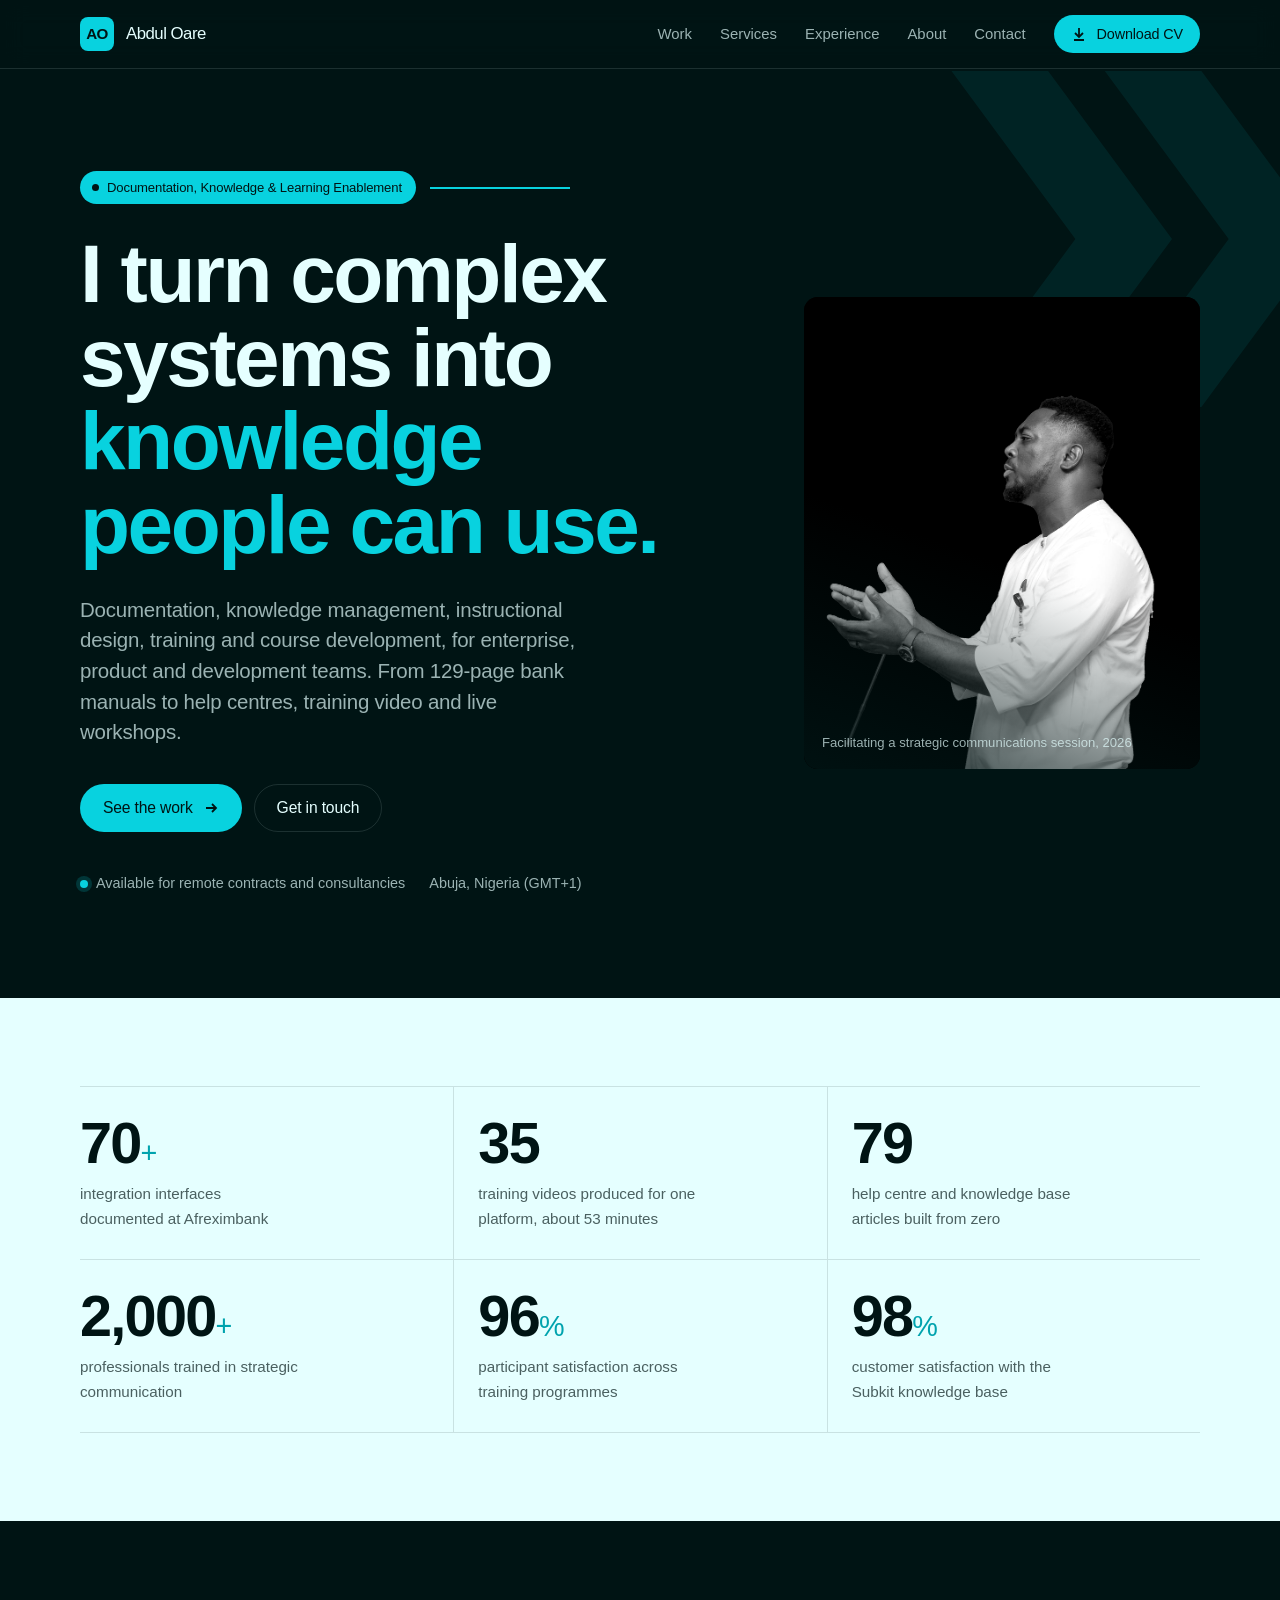
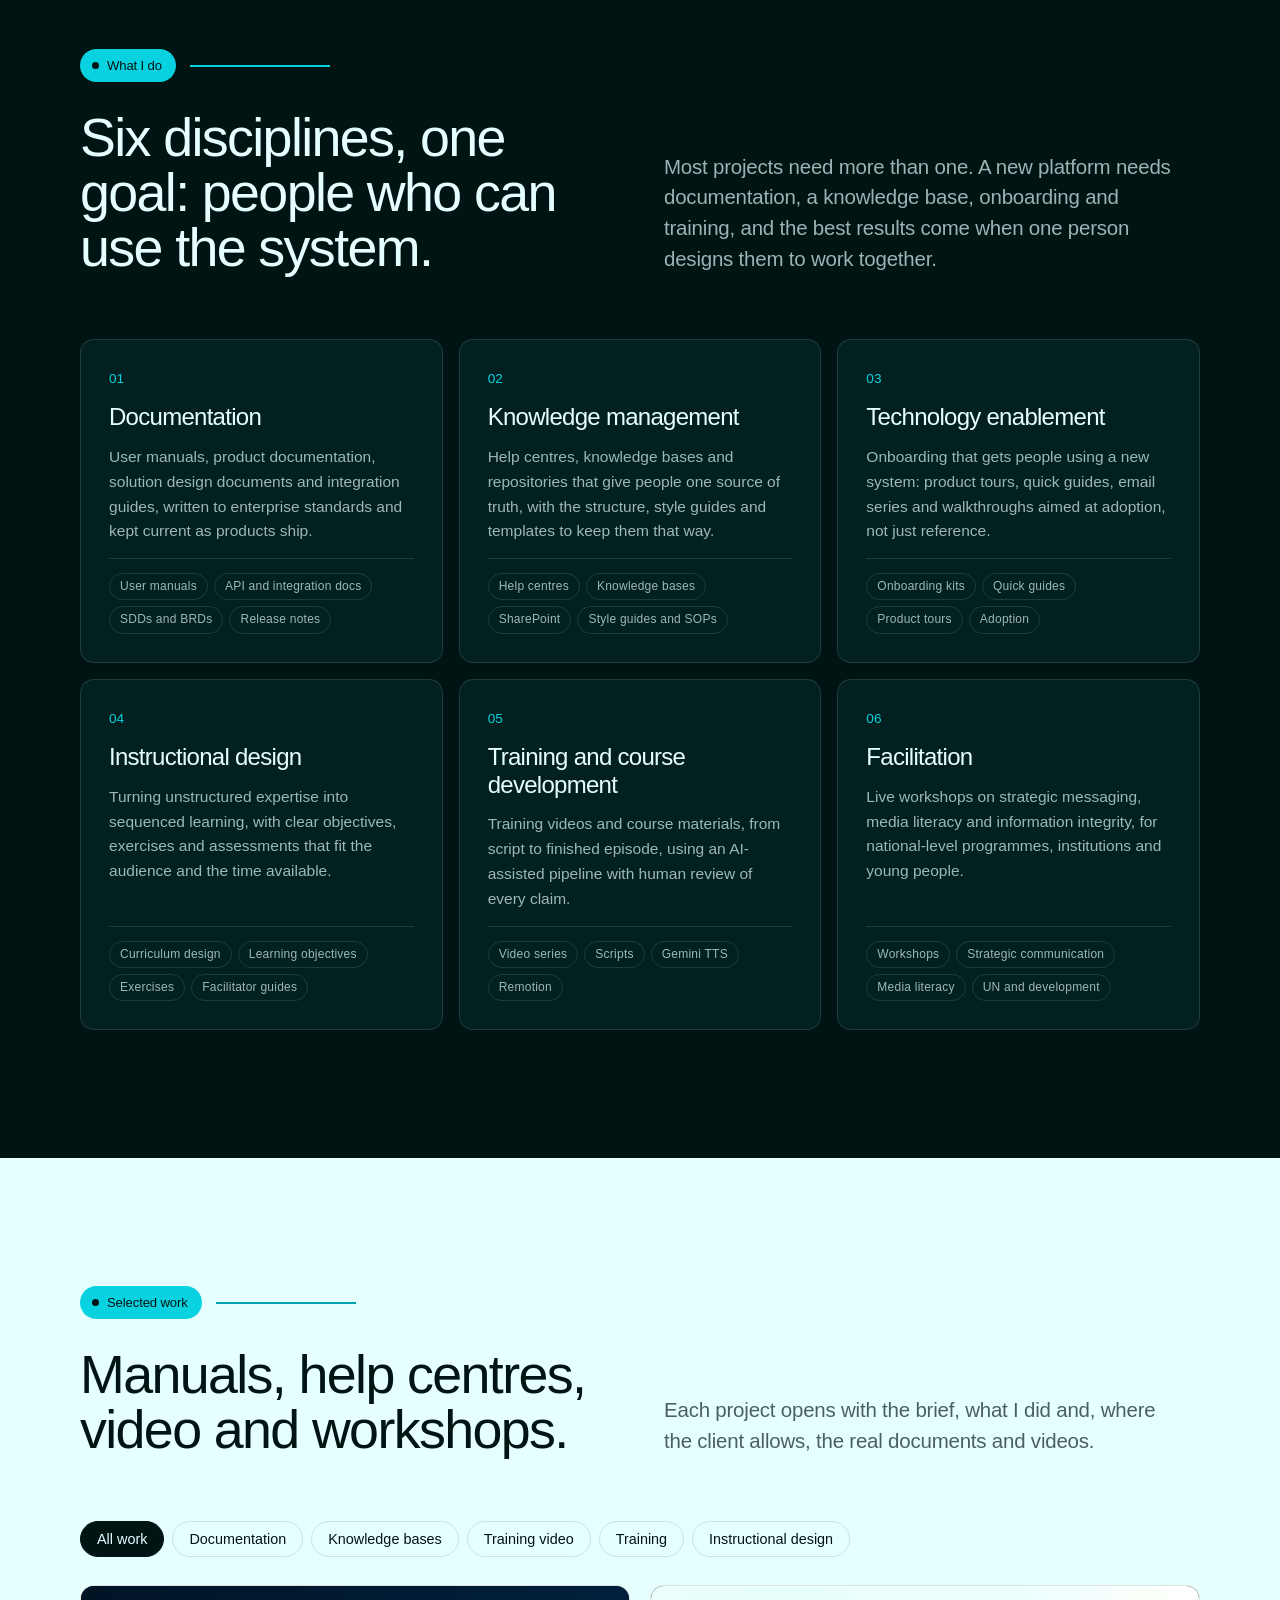
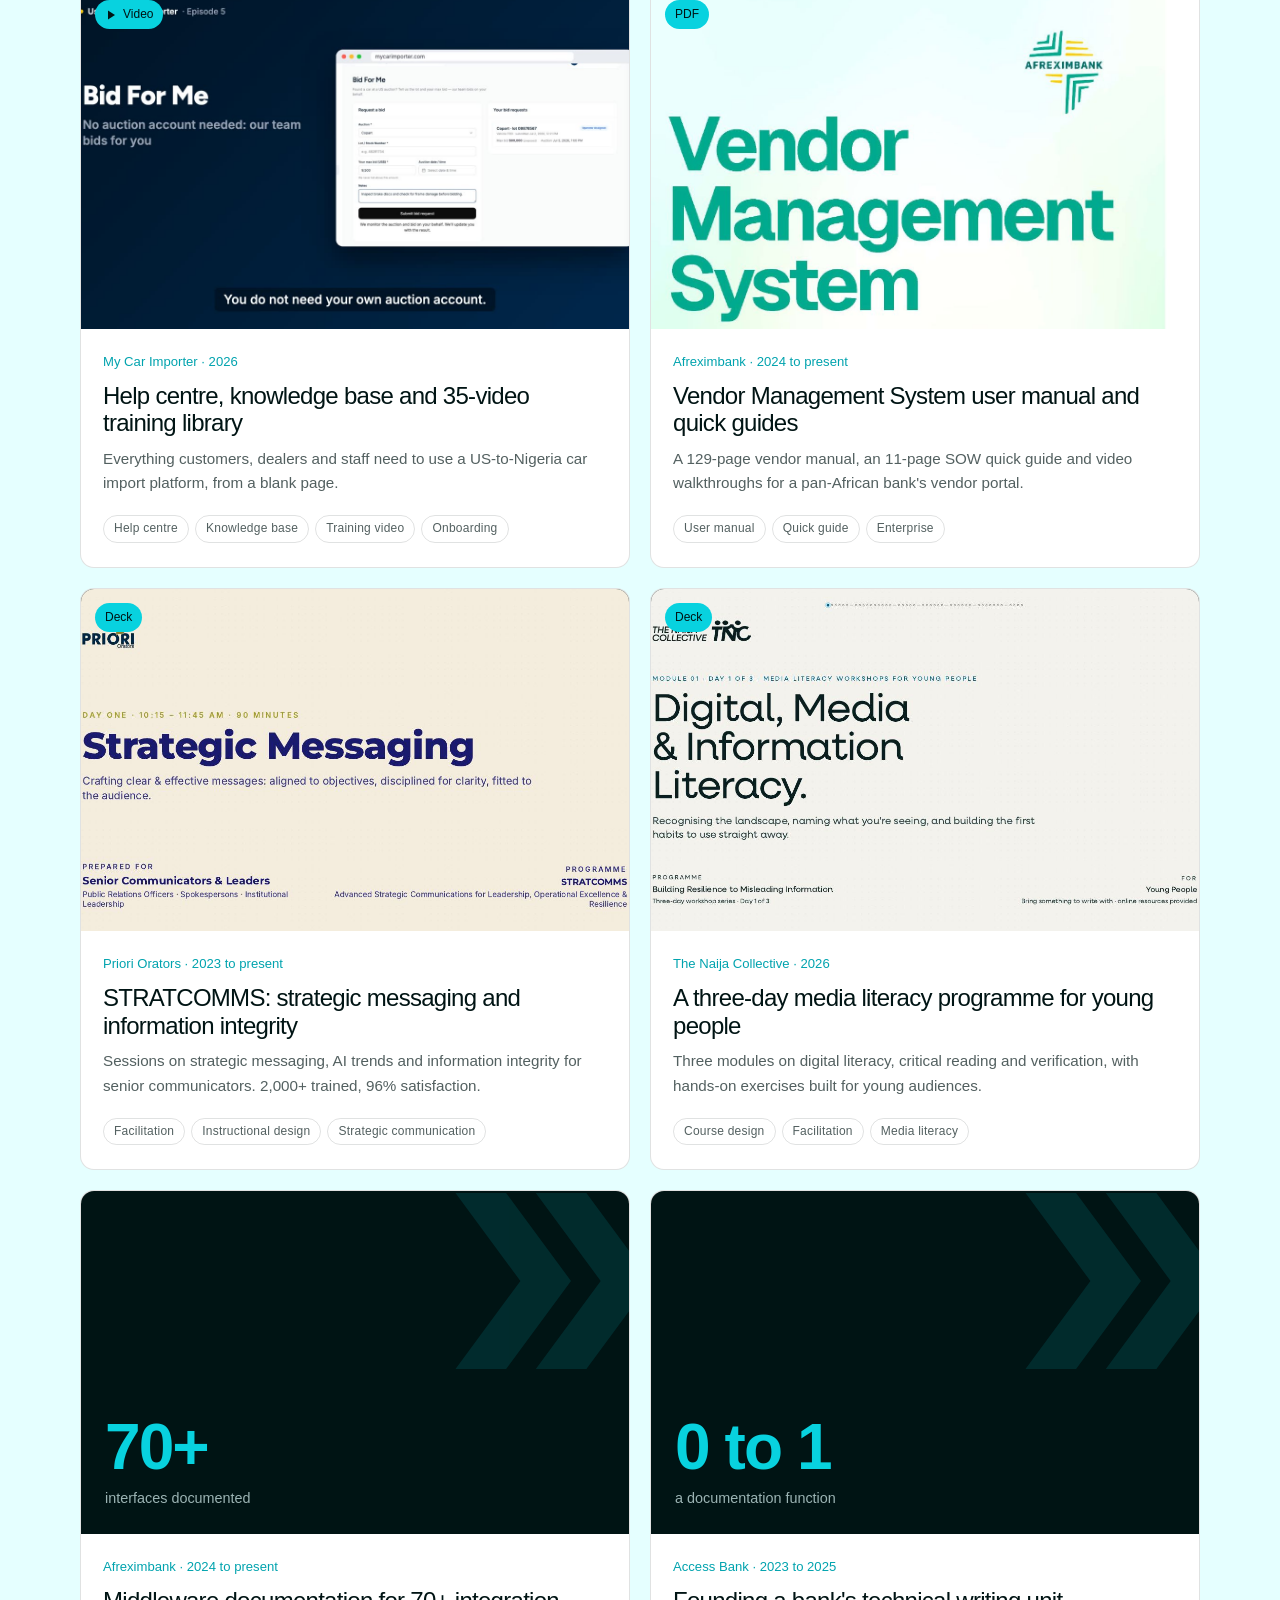
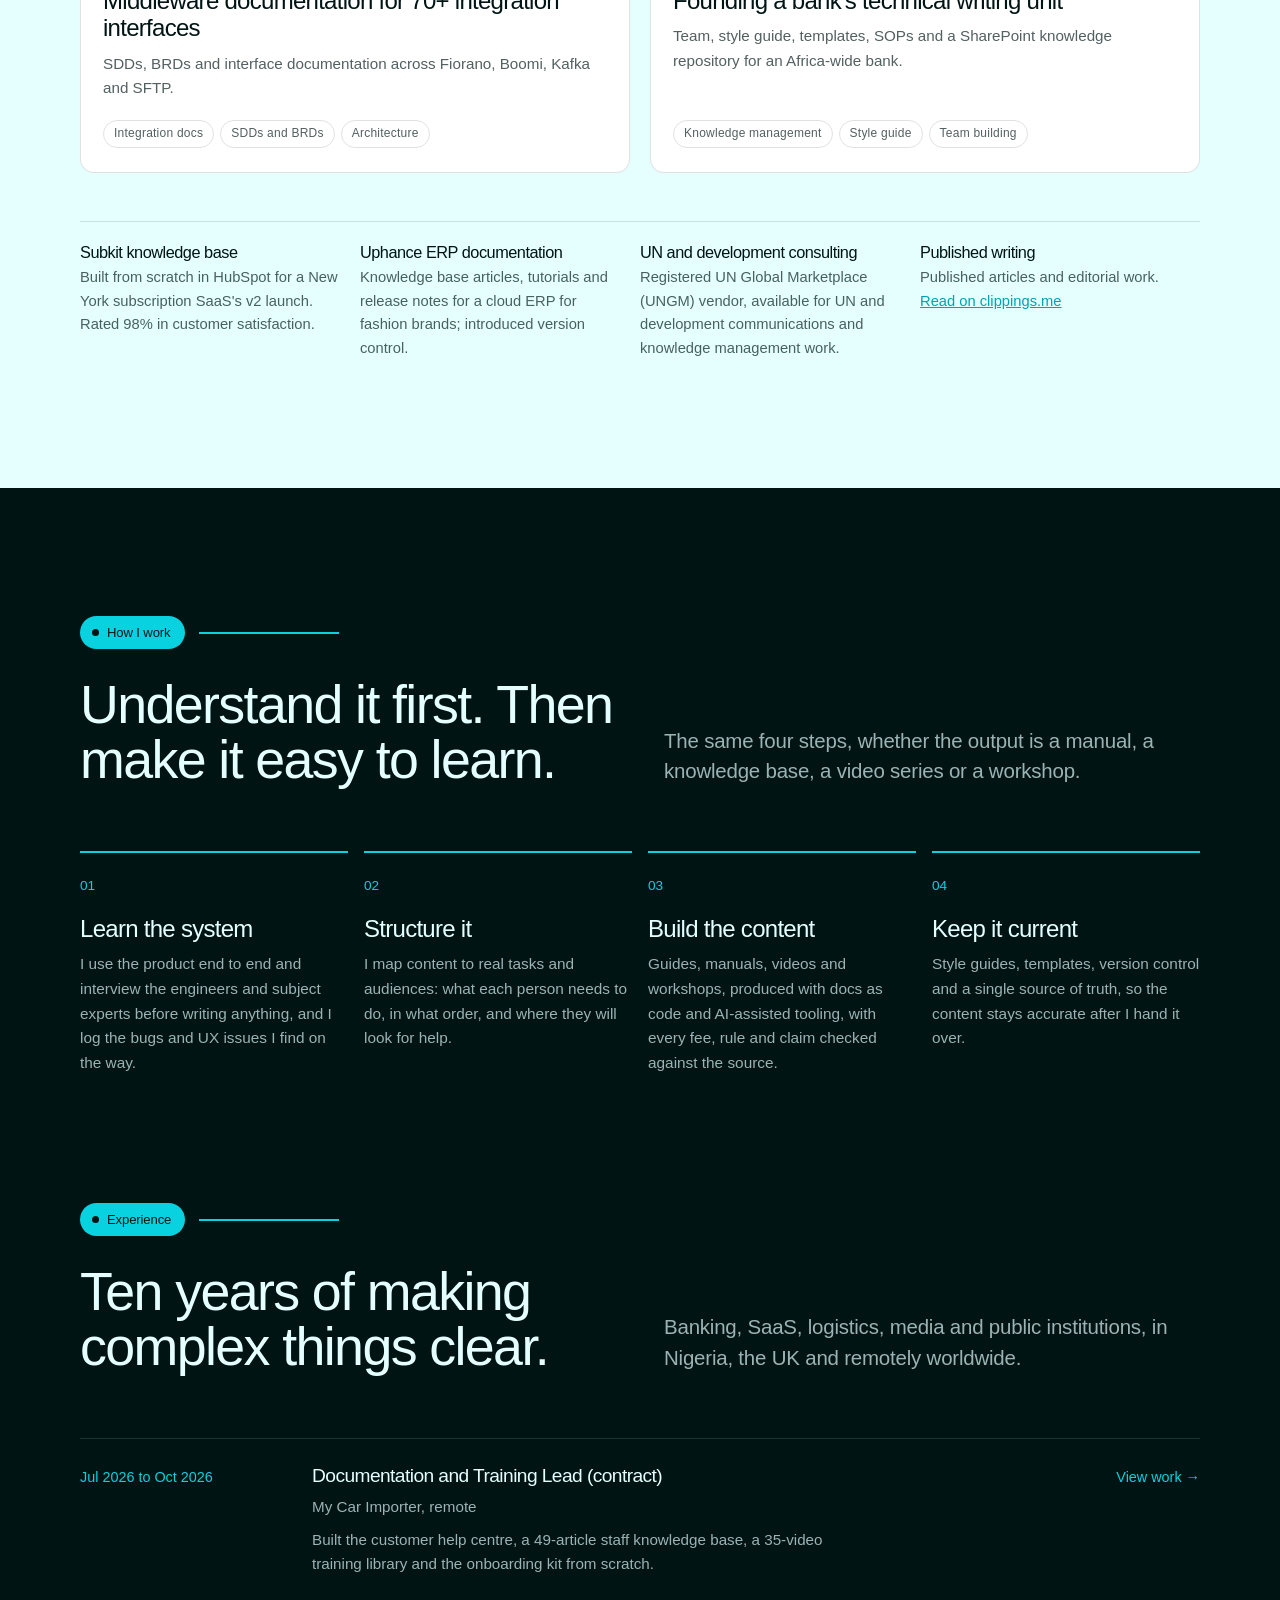
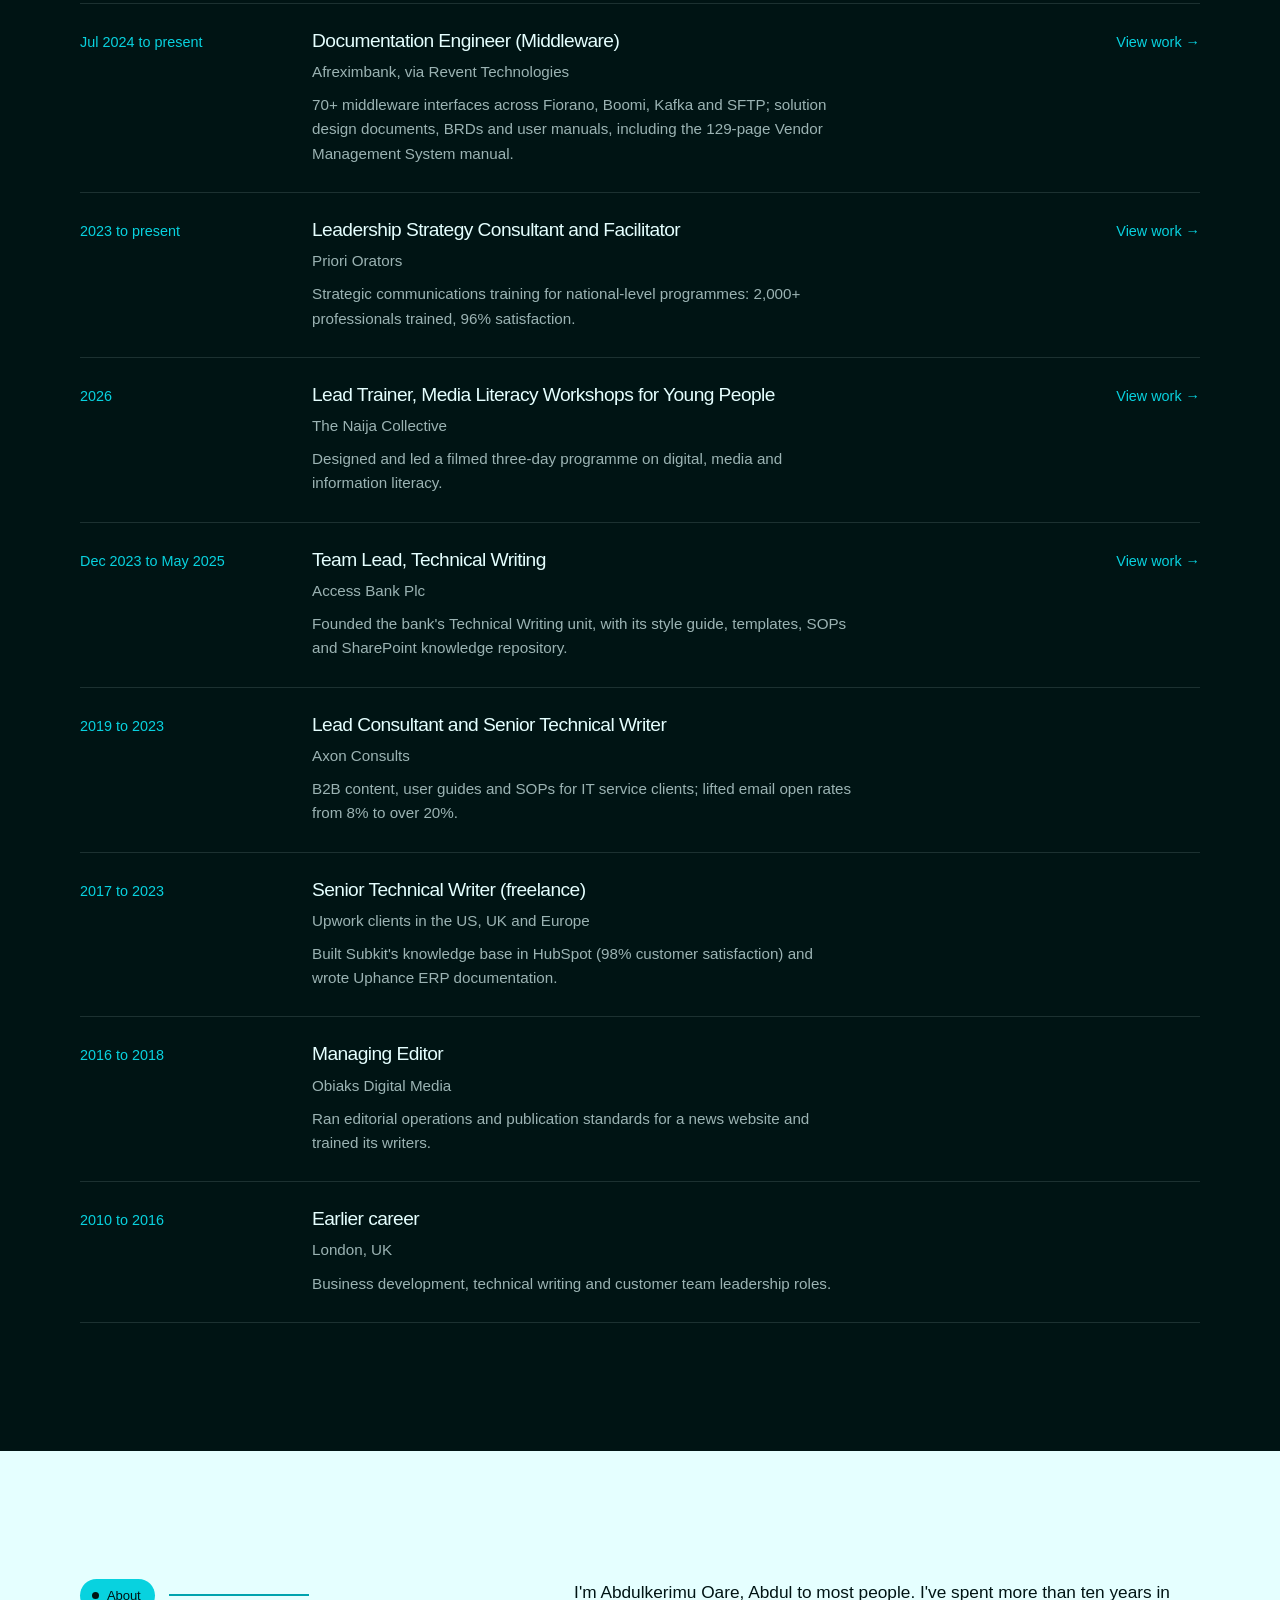
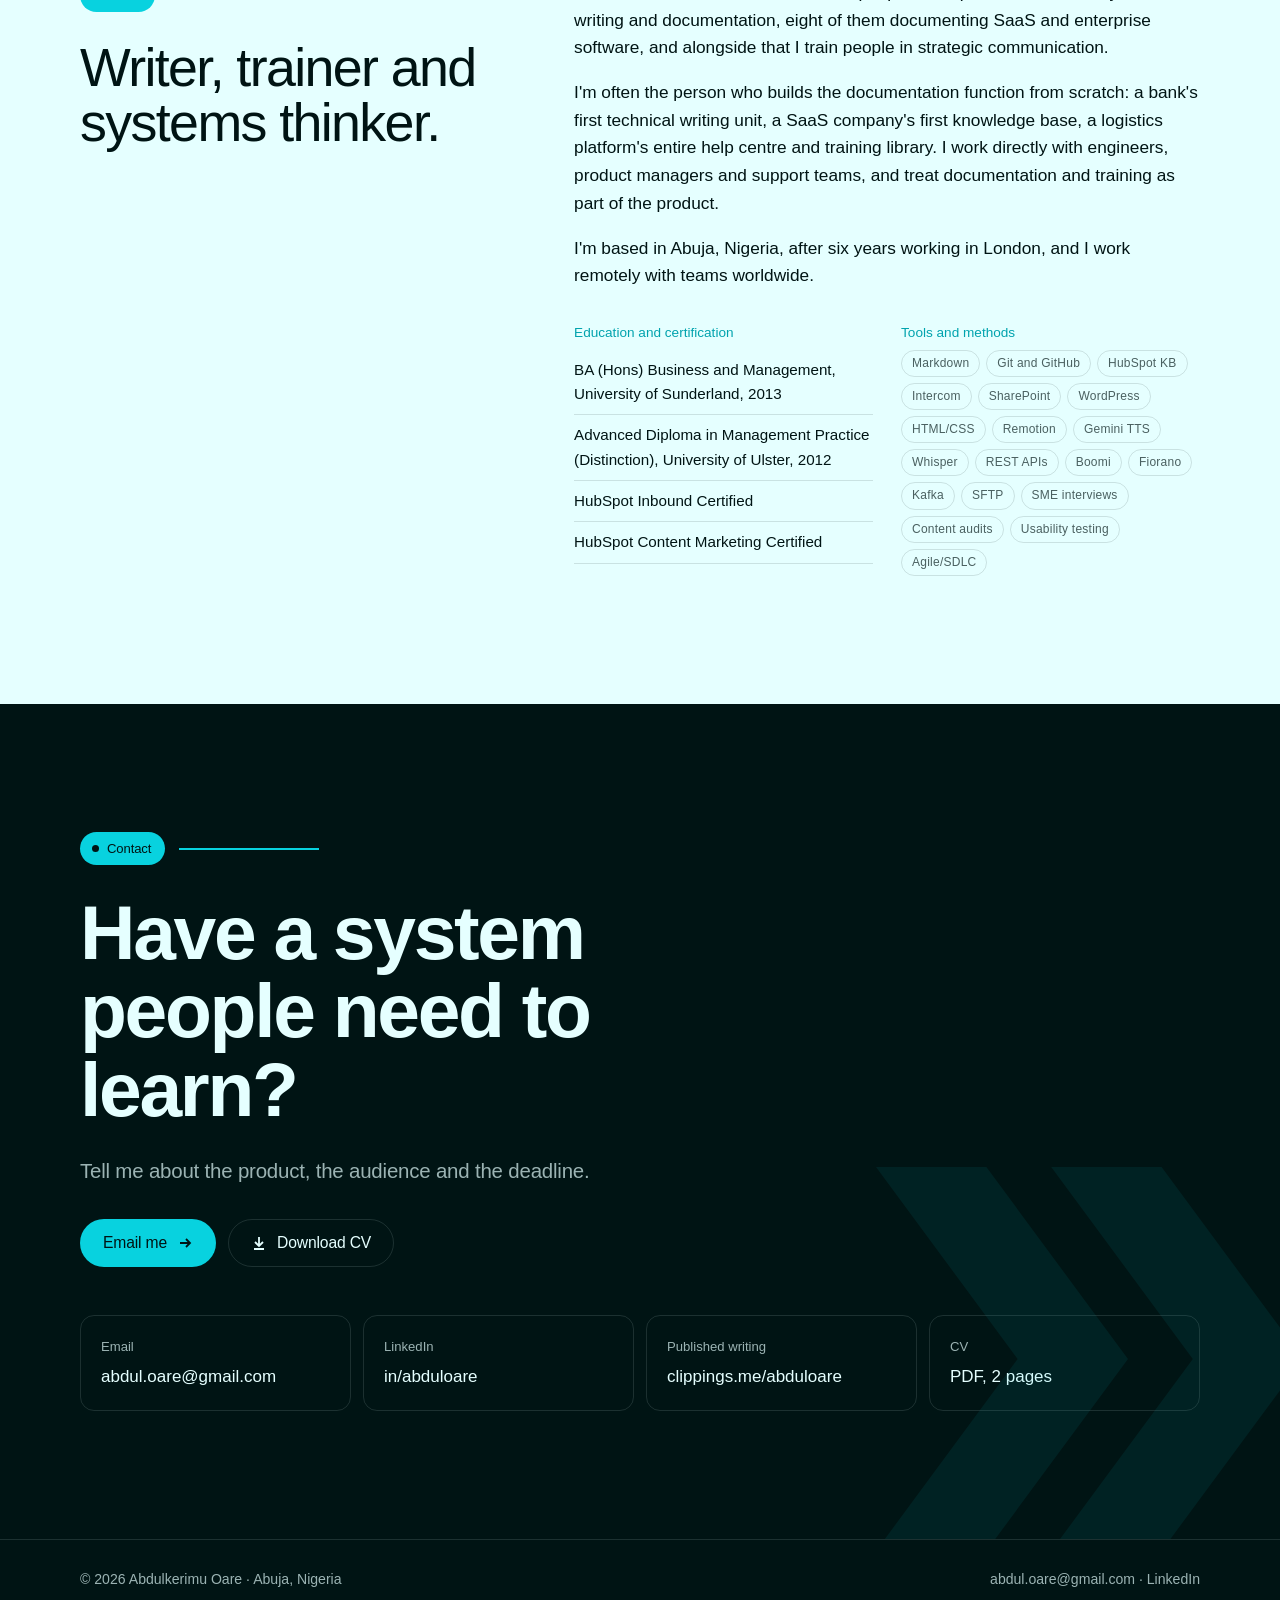
==== index.html @ f9ddcd4e "Launch redesigned portfolio site Co-Authored-By: Claude Opus 5.5 <noreply@anthropic.com>" ====
<!doctype html>
<html lang="en">
<head>
<meta charset="utf-8">
<meta name="viewport" content="width=device-width, initial-scale=1">
<title>Abdul Oare · Documentation, Knowledge and Learning Enablement</title>
<meta name="description" content="Abdulkerimu (Abdul) Oare turns complex systems into knowledge people can use: documentation, knowledge bases, instructional design, training video and facilitation. Abuja, Nigeria, working remotely worldwide.">
<meta name="theme-color" content="#001414">
<link rel="canonical" href="https://abduloare.github.io/">
<meta property="og:type" content="website">
<meta property="og:title" content="Abdul Oare · Documentation, Knowledge and Learning Enablement">
<meta property="og:description" content="Abdulkerimu (Abdul) Oare turns complex systems into knowledge people can use: documentation, knowledge bases, instructional design, training video and facilitation. Abuja, Nigeria, working remotely worldwide.">
<meta property="og:url" content="https://abduloare.github.io/">
<meta property="og:image" content="https://abduloare.github.io/assets/img/og.jpg">
<meta name="twitter:card" content="summary_large_image">
<link rel="icon" href="data:image/svg+xml,%3Csvg xmlns='http://www.w3.org/2000/svg' viewBox='0 0 64 64'%3E%3Crect width='64' height='64' rx='14' fill='%2308D2DF'/%3E%3Ctext x='32' y='42' text-anchor='middle' font-family='Helvetica Neue,Helvetica,Arial' font-weight='700' font-size='28' letter-spacing='-1.5' fill='%23001414'%3EAO%3C/text%3E%3C/svg%3E">
<link rel="preconnect" href="https://fonts.googleapis.com">
<link rel="preconnect" href="https://fonts.gstatic.com" crossorigin>
<link href="https://fonts.googleapis.com/css2?family=Inter:wght@400;500;700&display=swap" rel="stylesheet">
<link rel="stylesheet" href="assets/css/site.css">
</head>
<body>
<a class="skip" href="#main">Skip to content</a>
<header class="nav">
  <div class="wrap">
    <a class="brand" href="./"><span class="mono">AO</span>Abdul Oare</a>
    <button class="nav-toggle" aria-label="Menu" aria-expanded="false" aria-controls="nav-links"><svg viewBox="0 0 20 20" fill="none" stroke="currentColor" stroke-width="1.8" aria-hidden="true"><path d="M3 6h14M3 10h14M3 14h14"/></svg></button>
    <ul class="nav-links" id="nav-links">
      <li><a href="./#work">Work</a></li>
      <li><a href="./#services">Services</a></li>
      <li><a href="./#experience">Experience</a></li>
      <li><a href="./#about">About</a></li>
      <li><a href="./#contact">Contact</a></li>
      <li><a class="btn btn-primary" href="assets/docs/Abdulkerimu-Oare-CV.pdf" download><svg viewBox="0 0 16 16" fill="none" stroke="currentColor" stroke-width="1.8" aria-hidden="true"><path d="M8 2v9M4 7l4 4 4-4M3 14h10"/></svg> Download CV</a></li>
    </ul>
  </div>
</header>
<main id="main">
<section class="hero">
  <svg class="chev" viewBox="0 0 400 400" aria-hidden="true"><g fill="currentColor"><path d="M30 40h92l118 160-118 160H30l118-160z"/><path d="M176 40h92l118 160-118 160h-92l118-160z"/></g></svg>
  <div class="wrap hero-grid">
    <div>
      <div class="label-row"><span class="pill">Documentation, Knowledge &amp; Learning Enablement</span></div>
      <h1>I turn complex systems into <em>knowledge people can use.</em></h1>
      <p class="lede">Documentation, knowledge management, instructional design, training and course development, for enterprise, product and development teams. From 129-page bank manuals to help centres, training video and live workshops.</p>
      <div class="btn-row">
        <a class="btn btn-primary" href="#work">See the work <svg viewBox="0 0 16 16" fill="none" stroke="currentColor" stroke-width="1.8" aria-hidden="true"><path d="M3 8h10M9 4l4 4-4 4"/></svg></a>
        <a class="btn btn-ghost" href="mailto:abdul.oare@gmail.com">Get in touch</a>
      </div>
      <div class="hero-meta">
        <span><i class="dot-live"></i>Available for remote contracts and consultancies</span>
        <span>Abuja, Nigeria (GMT+1)</span>
      </div>
    </div>
    <figure class="hero-photo" style="margin:0">
      <img src="assets/img/abdul-oare.jpg" alt="Abdul Oare facilitating a training session">
      <figcaption>Facilitating a strategic communications session, 2026</figcaption>
    </figure>
  </div>
</section>

<section class="section light" aria-label="Key numbers" style="padding-top:clamp(56px,7vw,88px);padding-bottom:clamp(56px,7vw,88px)">
  <div class="wrap"><div class="stats"><div class="stat"><b>70<small>+</small></b><span>integration interfaces documented at Afreximbank</span></div><div class="stat"><b>35</b><span>training videos produced for one platform, about 53 minutes</span></div><div class="stat"><b>79</b><span>help centre and knowledge base articles built from zero</span></div><div class="stat"><b>2,000<small>+</small></b><span>professionals trained in strategic communication</span></div><div class="stat"><b>96<small>%</small></b><span>participant satisfaction across training programmes</span></div><div class="stat"><b>98<small>%</small></b><span>customer satisfaction with the Subkit knowledge base</span></div></div></div>
</section>

<section class="section" id="services">
  <div class="wrap">
    <div class="section-head">
      <div><div class="label-row"><span class="pill">What I do</span></div><h2>Six disciplines, one goal: people who can use the system.</h2></div>
      <p class="lede">Most projects need more than one. A new platform needs documentation, a knowledge base, onboarding and training, and the best results come when one person designs them to work together.</p>
    </div>
    <div class="caps"><article class="cap reveal"><span class="num">01</span><h3>Documentation</h3><p>User manuals, product documentation, solution design documents and integration guides, written to enterprise standards and kept current as products ship.</p><ul><li class=tag>User manuals</li><li class=tag>API and integration docs</li><li class=tag>SDDs and BRDs</li><li class=tag>Release notes</li></ul></article><article class="cap reveal"><span class="num">02</span><h3>Knowledge management</h3><p>Help centres, knowledge bases and repositories that give people one source of truth, with the structure, style guides and templates to keep them that way.</p><ul><li class=tag>Help centres</li><li class=tag>Knowledge bases</li><li class=tag>SharePoint</li><li class=tag>Style guides and SOPs</li></ul></article><article class="cap reveal"><span class="num">03</span><h3>Technology enablement</h3><p>Onboarding that gets people using a new system: product tours, quick guides, email series and walkthroughs aimed at adoption, not just reference.</p><ul><li class=tag>Onboarding kits</li><li class=tag>Quick guides</li><li class=tag>Product tours</li><li class=tag>Adoption</li></ul></article><article class="cap reveal"><span class="num">04</span><h3>Instructional design</h3><p>Turning unstructured expertise into sequenced learning, with clear objectives, exercises and assessments that fit the audience and the time available.</p><ul><li class=tag>Curriculum design</li><li class=tag>Learning objectives</li><li class=tag>Exercises</li><li class=tag>Facilitator guides</li></ul></article><article class="cap reveal"><span class="num">05</span><h3>Training and course development</h3><p>Training videos and course materials, from script to finished episode, using an AI-assisted pipeline with human review of every claim.</p><ul><li class=tag>Video series</li><li class=tag>Scripts</li><li class=tag>Gemini TTS</li><li class=tag>Remotion</li></ul></article><article class="cap reveal"><span class="num">06</span><h3>Facilitation</h3><p>Live workshops on strategic messaging, media literacy and information integrity, for national-level programmes, institutions and young people.</p><ul><li class=tag>Workshops</li><li class=tag>Strategic communication</li><li class=tag>Media literacy</li><li class=tag>UN and development</li></ul></article></div>
  </div>
</section>

<section class="section light" id="work">
  <div class="wrap">
    <div class="section-head">
      <div><div class="label-row"><span class="pill">Selected work</span></div><h2>Manuals, help centres, video and workshops.</h2></div>
      <p class="lede">Each project opens with the brief, what I did and, where the client allows, the real documents and videos.</p>
    </div>
    <div class="filters" role="group" aria-label="Filter work"><button class="filter" data-filter="all" aria-pressed="true">All work</button><button class="filter" data-filter="docs" aria-pressed="false">Documentation</button><button class="filter" data-filter="kb" aria-pressed="false">Knowledge bases</button><button class="filter" data-filter="video" aria-pressed="false">Training video</button><button class="filter" data-filter="training" aria-pressed="false">Training</button><button class="filter" data-filter="id" aria-pressed="false">Instructional design</button></div>
    <div class="work">
<a class="card wide reveal" href="work/my-car-importer.html" data-tags="kb video training docs">
  <div class="card-media"><img src="assets/img/mci-p5-poster.jpg" alt="" loading="lazy"><span class="badge"><svg viewBox="0 0 12 12" fill="currentColor" aria-hidden="true"><path d="M3 1.5v9l7-4.5z"/></svg>Video</span></div>
  <div class="card-body">
    <span class="client">My Car Importer · 2026</span>
    <h3>Help centre, knowledge base and 35-video training library</h3>
    <p>Everything customers, dealers and staff need to use a US-to-Nigeria car import platform, from a blank page.</p>
    <div class="card-tags"><span class="tag">Help centre</span><span class="tag">Knowledge base</span><span class="tag">Training video</span><span class="tag">Onboarding</span></div>
  </div>
</a>
<a class="card reveal" href="work/afreximbank-vms.html" data-tags="docs training">
  <div class="card-media"><img src="assets/img/vms-manual-cover.jpg" alt="" loading="lazy"><span class="badge">PDF</span></div>
  <div class="card-body">
    <span class="client">Afreximbank · 2024 to present</span>
    <h3>Vendor Management System user manual and quick guides</h3>
    <p>A 129-page vendor manual, an 11-page SOW quick guide and video walkthroughs for a pan-African bank's vendor portal.</p>
    <div class="card-tags"><span class="tag">User manual</span><span class="tag">Quick guide</span><span class="tag">Enterprise</span></div>
  </div>
</a>
<a class="card reveal" href="work/stratcomms-training.html" data-tags="training id">
  <div class="card-media"><img src="assets/img/stratcomms-messaging-cover.jpg" alt="" loading="lazy"><span class="badge">Deck</span></div>
  <div class="card-body">
    <span class="client">Priori Orators · 2023 to present</span>
    <h3>STRATCOMMS: strategic messaging and information integrity</h3>
    <p>Sessions on strategic messaging, AI trends and information integrity for senior communicators. 2,000+ trained, 96% satisfaction.</p>
    <div class="card-tags"><span class="tag">Facilitation</span><span class="tag">Instructional design</span><span class="tag">Strategic communication</span></div>
  </div>
</a>
<a class="card reveal" href="work/media-literacy.html" data-tags="training id">
  <div class="card-media"><img src="assets/img/media-literacy-m1-cover.jpg" alt="" loading="lazy"><span class="badge">Deck</span></div>
  <div class="card-body">
    <span class="client">The Naija Collective · 2026</span>
    <h3>A three-day media literacy programme for young people</h3>
    <p>Three modules on digital literacy, critical reading and verification, with hands-on exercises built for young audiences.</p>
    <div class="card-tags"><span class="tag">Course design</span><span class="tag">Facilitation</span><span class="tag">Media literacy</span></div>
  </div>
</a>
<a class="card reveal" href="work/afreximbank-middleware.html" data-tags="docs kb">
  <div class="card-media text"><svg class="chev" viewBox="0 0 400 400" aria-hidden="true"><g fill="currentColor"><path d="M30 40h92l118 160-118 160H30l118-160z"/><path d="M176 40h92l118 160-118 160h-92l118-160z"/></g></svg><div><strong>70+</strong><span>interfaces documented</span></div></div>
  <div class="card-body">
    <span class="client">Afreximbank · 2024 to present</span>
    <h3>Middleware documentation for 70+ integration interfaces</h3>
    <p>SDDs, BRDs and interface documentation across Fiorano, Boomi, Kafka and SFTP.</p>
    <div class="card-tags"><span class="tag">Integration docs</span><span class="tag">SDDs and BRDs</span><span class="tag">Architecture</span></div>
  </div>
</a>
<a class="card reveal" href="work/access-bank-writing-unit.html" data-tags="kb docs">
  <div class="card-media text"><svg class="chev" viewBox="0 0 400 400" aria-hidden="true"><g fill="currentColor"><path d="M30 40h92l118 160-118 160H30l118-160z"/><path d="M176 40h92l118 160-118 160h-92l118-160z"/></g></svg><div><strong>0 to 1</strong><span>a documentation function</span></div></div>
  <div class="card-body">
    <span class="client">Access Bank · 2023 to 2025</span>
    <h3>Founding a bank's technical writing unit</h3>
    <p>Team, style guide, templates, SOPs and a SharePoint knowledge repository for an Africa-wide bank.</p>
    <div class="card-tags"><span class="tag">Knowledge management</span><span class="tag">Style guide</span><span class="tag">Team building</span></div>
  </div>
</a>
    </div>
    <div class="also">
      <div><h4>Subkit knowledge base</h4><p>Built from scratch in HubSpot for a New York subscription SaaS's v2 launch. Rated 98% in customer satisfaction.</p></div>
      <div><h4>Uphance ERP documentation</h4><p>Knowledge base articles, tutorials and release notes for a cloud ERP for fashion brands; introduced version control.</p></div>
      <div><h4>UN and development consulting</h4><p>Registered UN Global Marketplace (UNGM) vendor, available for UN and development communications and knowledge management work.</p></div>
      <div><h4>Published writing</h4><p>Published articles and editorial work. <a href="https://www.clippings.me/abduloare" target="_blank" rel="noopener">Read on clippings.me</a></p></div>
    </div>
  </div>
</section>

<section class="section" id="approach">
  <div class="wrap">
    <div class="section-head">
      <div><div class="label-row"><span class="pill">How I work</span></div><h2>Understand it first. Then make it easy to learn.</h2></div>
      <p class="lede">The same four steps, whether the output is a manual, a knowledge base, a video series or a workshop.</p>
    </div>
    <div class="steps"><div class="step reveal"><span class="n">01</span><h3>Learn the system</h3><p>I use the product end to end and interview the engineers and subject experts before writing anything, and I log the bugs and UX issues I find on the way.</p></div><div class="step reveal"><span class="n">02</span><h3>Structure it</h3><p>I map content to real tasks and audiences: what each person needs to do, in what order, and where they will look for help.</p></div><div class="step reveal"><span class="n">03</span><h3>Build the content</h3><p>Guides, manuals, videos and workshops, produced with docs as code and AI-assisted tooling, with every fee, rule and claim checked against the source.</p></div><div class="step reveal"><span class="n">04</span><h3>Keep it current</h3><p>Style guides, templates, version control and a single source of truth, so the content stays accurate after I hand it over.</p></div></div>
  </div>
</section>

<section class="section" id="experience" style="padding-top:0">
  <div class="wrap">
    <div class="section-head">
      <div><div class="label-row"><span class="pill">Experience</span></div><h2>Ten years of making complex things clear.</h2></div>
      <p class="lede">Banking, SaaS, logistics, media and public institutions, in Nigeria, the UK and remotely worldwide.</p>
    </div>
    <ol class="timeline"><li class="reveal"><span class="when">Jul 2026 to Oct 2026</span><div><h3>Documentation and Training Lead (contract)</h3><span class="org">My Car Importer, remote</span><p>Built the customer help centre, a 49-article staff knowledge base, a 35-video training library and the onboarding kit from scratch.</p></div><a class="link" href="work/my-car-importer.html">View work &rarr;</a></li><li class="reveal"><span class="when">Jul 2024 to present</span><div><h3>Documentation Engineer (Middleware)</h3><span class="org">Afreximbank, via Revent Technologies</span><p>70+ middleware interfaces across Fiorano, Boomi, Kafka and SFTP; solution design documents, BRDs and user manuals, including the 129-page Vendor Management System manual.</p></div><a class="link" href="work/afreximbank-vms.html">View work &rarr;</a></li><li class="reveal"><span class="when">2023 to present</span><div><h3>Leadership Strategy Consultant and Facilitator</h3><span class="org">Priori Orators</span><p>Strategic communications training for national-level programmes: 2,000+ professionals trained, 96% satisfaction.</p></div><a class="link" href="work/stratcomms-training.html">View work &rarr;</a></li><li class="reveal"><span class="when">2026</span><div><h3>Lead Trainer, Media Literacy Workshops for Young People</h3><span class="org">The Naija Collective</span><p>Designed and led a filmed three-day programme on digital, media and information literacy.</p></div><a class="link" href="work/media-literacy.html">View work &rarr;</a></li><li class="reveal"><span class="when">Dec 2023 to May 2025</span><div><h3>Team Lead, Technical Writing</h3><span class="org">Access Bank Plc</span><p>Founded the bank's Technical Writing unit, with its style guide, templates, SOPs and SharePoint knowledge repository.</p></div><a class="link" href="work/access-bank-writing-unit.html">View work &rarr;</a></li><li class="reveal"><span class="when">2019 to 2023</span><div><h3>Lead Consultant and Senior Technical Writer</h3><span class="org">Axon Consults</span><p>B2B content, user guides and SOPs for IT service clients; lifted email open rates from 8% to over 20%.</p></div><span></span></li><li class="reveal"><span class="when">2017 to 2023</span><div><h3>Senior Technical Writer (freelance)</h3><span class="org">Upwork clients in the US, UK and Europe</span><p>Built Subkit's knowledge base in HubSpot (98% customer satisfaction) and wrote Uphance ERP documentation.</p></div><span></span></li><li class="reveal"><span class="when">2016 to 2018</span><div><h3>Managing Editor</h3><span class="org">Obiaks Digital Media</span><p>Ran editorial operations and publication standards for a news website and trained its writers.</p></div><span></span></li><li class="reveal"><span class="when">2010 to 2016</span><div><h3>Earlier career</h3><span class="org">London, UK</span><p>Business development, technical writing and customer team leadership roles.</p></div><span></span></li></ol>
  </div>
</section>

<section class="section light" id="about">
  <div class="wrap about-grid">
    <div><div class="label-row"><span class="pill">About</span></div><h2>Writer, trainer and systems thinker.</h2></div>
    <div class="about-copy">
      <p>I'm Abdulkerimu Oare, Abdul to most people. I've spent more than ten years in writing and documentation, eight of them documenting SaaS and enterprise software, and alongside that I train people in strategic communication.</p>
      <p>I'm often the person who builds the documentation function from scratch: a bank's first technical writing unit, a SaaS company's first knowledge base, a logistics platform's entire help centre and training library. I work directly with engineers, product managers and support teams, and treat documentation and training as part of the product.</p>
      <p>I'm based in Abuja, Nigeria, after six years working in London, and I work remotely with teams worldwide.</p>
      <div class="creds">
        <div>
          <h4>Education and certification</h4>
          <ul>
            <li>BA (Hons) Business and Management, University of Sunderland, 2013</li>
            <li>Advanced Diploma in Management Practice (Distinction), University of Ulster, 2012</li>
            <li>HubSpot Inbound Certified</li>
            <li>HubSpot Content Marketing Certified</li>
          </ul>
        </div>
        <div>
          <h4>Tools and methods</h4>
          <div class="tools">
            <span class="tag">Markdown</span><span class="tag">Git and GitHub</span><span class="tag">HubSpot KB</span><span class="tag">Intercom</span><span class="tag">SharePoint</span><span class="tag">WordPress</span><span class="tag">HTML/CSS</span><span class="tag">Remotion</span><span class="tag">Gemini TTS</span><span class="tag">Whisper</span><span class="tag">REST APIs</span><span class="tag">Boomi</span><span class="tag">Fiorano</span><span class="tag">Kafka</span><span class="tag">SFTP</span><span class="tag">SME interviews</span><span class="tag">Content audits</span><span class="tag">Usability testing</span><span class="tag">Agile/SDLC</span>
          </div>
        </div>
      </div>
    </div>
  </div>
</section>

<section class="section contact" id="contact" style="overflow:hidden">
  <svg class="chev" viewBox="0 0 400 400" aria-hidden="true"><g fill="currentColor"><path d="M30 40h92l118 160-118 160H30l118-160z"/><path d="M176 40h92l118 160-118 160h-92l118-160z"/></g></svg>
  <div class="wrap">
    <div class="label-row"><span class="pill">Contact</span></div>
    <h2>Have a system people need to learn?</h2>
    <p class="lede">Tell me about the product, the audience and the deadline.</p>
    <div class="btn-row" style="margin-top:32px">
      <a class="btn btn-primary" href="mailto:abdul.oare@gmail.com">Email me <svg viewBox="0 0 16 16" fill="none" stroke="currentColor" stroke-width="1.8" aria-hidden="true"><path d="M3 8h10M9 4l4 4-4 4"/></svg></a>
      <a class="btn btn-ghost" href="assets/docs/Abdulkerimu-Oare-CV.pdf" download><svg viewBox="0 0 16 16" fill="none" stroke="currentColor" stroke-width="1.8" aria-hidden="true"><path d="M8 2v9M4 7l4 4 4-4M3 14h10"/></svg> Download CV</a>
    </div>
    <div class="contact-links">
      <a href="mailto:abdul.oare@gmail.com"><small>Email</small><span>abdul.oare@gmail.com</span></a>
      <a href="https://www.linkedin.com/in/abduloare" target="_blank" rel="noopener"><small>LinkedIn</small><span>in/abduloare</span></a>
      <a href="https://www.clippings.me/abduloare" target="_blank" rel="noopener"><small>Published writing</small><span>clippings.me/abduloare</span></a>
      <a href="assets/docs/Abdulkerimu-Oare-CV.pdf" download><small>CV</small><span>PDF, 2 pages</span></a>
    </div>
  </div>
</section>
</main>
<footer class="footer">
  <div class="wrap">
    <span>&copy; 2026 Abdulkerimu Oare &middot; Abuja, Nigeria</span>
    <span><a href="mailto:abdul.oare@gmail.com">abdul.oare@gmail.com</a> &middot; <a href="https://www.linkedin.com/in/abduloare" target="_blank" rel="noopener">LinkedIn</a></span>
  </div>
</footer>
<script src="assets/js/site.js"></script>
</body>
</html>
---- assets/css/site.css ----
/* Abdul Oare portfolio. Palette and type follow the Doc Foundry brand system (Brand Guideline V1.0 by DesignSync). */
:root {
  --ink: #001414;
  --ink-2: #032020;
  --ink-3: #0a2e2e;
  --line-dark: rgba(229, 255, 255, 0.12);
  --cyan: #08d2df;
  --pacific: #00a3ae;
  --lcyan: #e5ffff;
  --paper: #f4ffff;
  --line-light: rgba(0, 20, 20, 0.12);
  --on-dark: #e5ffff;
  --on-dark-muted: rgba(229, 255, 255, 0.68);
  --on-light: #001414;
  --on-light-muted: rgba(0, 20, 20, 0.68);
  --font: "Helvetica Neue", Helvetica, Inter, Arial, sans-serif;
  --track: -0.03em;
  --radius: 14px;
  --wrap: 1200px;
  --gutter: clamp(16px, 4vw, 40px);
}

*, *::before, *::after { box-sizing: border-box; }
html { scroll-behavior: smooth; -webkit-text-size-adjust: 100%; }
body {
  margin: 0;
  background: var(--ink);
  color: var(--on-dark);
  font-family: var(--font);
  font-size: 17px;
  line-height: 1.6;
  -webkit-font-smoothing: antialiased;
  overflow-x: hidden;
}
img, video { max-width: 100%; display: block; }
a { color: inherit; }
:focus-visible { outline: 2px solid var(--cyan); outline-offset: 3px; border-radius: 4px; }
.skip { position: absolute; left: -9999px; top: 8px; background: var(--cyan); color: var(--ink); padding: 8px 14px; border-radius: 999px; z-index: 200; }
.skip:focus { left: 8px; }

h1, h2, h3, h4 { margin: 0; letter-spacing: var(--track); line-height: 1.02; font-weight: 700; }
h1 { font-size: clamp(2.6rem, 6.4vw, 5.4rem); }
h2 { font-size: clamp(2rem, 4.2vw, 3.4rem); font-weight: 500; }
h3 { font-size: clamp(1.25rem, 2vw, 1.5rem); font-weight: 500; line-height: 1.15; }
p { margin: 0 0 1em; }

.wrap { width: 100%; max-width: var(--wrap); margin: 0 auto; padding: 0 var(--gutter); }
.section { padding: clamp(72px, 10vw, 128px) 0; position: relative; }
.light { background: var(--lcyan); color: var(--on-light); }
.light .muted, .light .lede { color: var(--on-light-muted); }
.muted { color: var(--on-dark-muted); }
.lede { font-size: clamp(1.1rem, 1.6vw, 1.3rem); line-height: 1.5; color: var(--on-dark-muted); max-width: 46ch; letter-spacing: -0.01em; }

/* Pill label: cyan capsule with a dot and a trailing rule, as in the brand guideline */
.label-row { display: flex; align-items: center; gap: 14px; margin-bottom: 28px; }
.label-row::after { content: ""; flex: 1; max-width: 140px; height: 2px; background: var(--cyan); }
.light .label-row::after { background: var(--pacific); }
.pill {
  display: inline-flex; align-items: center; gap: 8px;
  background: var(--cyan); color: var(--ink);
  font-size: 0.82rem; font-weight: 500; letter-spacing: -0.01em;
  padding: 6px 14px 6px 12px; border-radius: 999px; white-space: nowrap;
}
.pill::before { content: ""; width: 7px; height: 7px; border-radius: 50%; background: var(--ink); }

.tag {
  display: inline-block; font-size: 0.75rem; letter-spacing: 0.02em;
  padding: 3px 10px; border-radius: 999px;
  border: 1px solid var(--line-dark); color: var(--on-dark-muted);
}
.light .tag { border-color: var(--line-light); color: var(--on-light-muted); }

/* Buttons */
.btn {
  display: inline-flex; align-items: center; gap: 10px;
  font: 500 0.98rem/1 var(--font); letter-spacing: -0.01em;
  padding: 15px 22px; border-radius: 999px; text-decoration: none;
  border: 1.5px solid transparent; cursor: pointer; transition: transform .15s, background .15s, color .15s, border-color .15s;
}
.btn:hover { transform: translateY(-1px); }
.btn-primary { background: var(--cyan); color: var(--ink); }
.btn-primary:hover { background: var(--lcyan); }
.btn-ghost { border-color: var(--line-dark); color: var(--on-dark); }
.btn-ghost:hover { border-color: var(--cyan); color: var(--cyan); }
.light .btn-primary { background: var(--ink); color: var(--lcyan); }
.light .btn-primary:hover { background: var(--pacific); }
.light .btn-ghost { border-color: var(--line-light); color: var(--on-light); }
.light .btn-ghost:hover { border-color: var(--pacific); color: var(--pacific); }
.btn svg { width: 16px; height: 16px; }
.btn-row { display: flex; flex-wrap: wrap; gap: 12px; }

/* Monogram */
.mono {
  display: inline-grid; place-items: center; width: 34px; height: 34px; border-radius: 8px;
  background: var(--cyan); color: var(--ink); font-weight: 700; font-size: 0.95rem; letter-spacing: -0.04em;
}

/* Nav */
.nav {
  position: sticky; top: 0; z-index: 100;
  background: rgba(0, 20, 20, 0.82); backdrop-filter: saturate(140%) blur(12px); -webkit-backdrop-filter: saturate(140%) blur(12px);
  border-bottom: 1px solid var(--line-dark);
}
.nav .wrap { display: flex; align-items: center; justify-content: space-between; height: 68px; gap: 16px; }
.brand { display: flex; align-items: center; gap: 12px; text-decoration: none; font-weight: 500; letter-spacing: var(--track); font-size: 1.05rem; }
.nav-links { display: flex; align-items: center; gap: 28px; list-style: none; margin: 0; padding: 0; }
.nav-links a { text-decoration: none; font-size: 0.93rem; color: var(--on-dark-muted); transition: color .15s; }
.nav-links a:hover, .nav-links a[aria-current] { color: var(--cyan); }
.nav-links .btn { padding: 10px 16px; font-size: 0.9rem; color: var(--ink); }
.nav-links .btn:hover { color: var(--ink); }
.nav-toggle { display: none; background: none; border: 1px solid var(--line-dark); color: var(--on-dark); border-radius: 10px; width: 42px; height: 42px; cursor: pointer; }
.nav-toggle svg { width: 20px; height: 20px; margin: auto; }

@media (max-width: 860px) {
  .nav-toggle { display: grid; place-items: center; }
  .nav-links {
    position: absolute; top: 68px; left: 0; right: 0; flex-direction: column; align-items: stretch; gap: 0;
    background: var(--ink); border-bottom: 1px solid var(--line-dark); padding: 8px var(--gutter) 20px;
    display: none;
  }
  .nav-links.open { display: flex; }
  .nav-links li a:not(.btn) { display: block; padding: 14px 0; border-bottom: 1px solid var(--line-dark); font-size: 1.05rem; }
  .nav-links .btn { margin-top: 16px; justify-content: center; }
}

/* Hero */
.hero { padding: clamp(56px, 8vw, 104px) 0 clamp(64px, 8vw, 112px); position: relative; overflow: hidden; }
.hero-grid { display: grid; grid-template-columns: 1.25fr 0.75fr; gap: clamp(32px, 5vw, 72px); align-items: center; }
.hero h1 { margin-bottom: 28px; }
.hero h1 em { font-style: normal; color: var(--cyan); }
.hero .lede { margin-bottom: 36px; }
.hero-meta { display: flex; flex-wrap: wrap; gap: 10px 24px; margin-top: 40px; font-size: 0.9rem; color: var(--on-dark-muted); }
.hero-meta span { display: inline-flex; align-items: center; gap: 8px; }
.dot-live { width: 8px; height: 8px; border-radius: 50%; background: var(--cyan); box-shadow: 0 0 0 4px rgba(8, 210, 223, 0.18); }
.hero-photo { position: relative; aspect-ratio: 900 / 1073; border-radius: var(--radius); overflow: hidden; background: #000; }
.hero-photo img { width: 100%; height: 100%; object-fit: cover; filter: contrast(1.05); }
.hero-photo::after {
  content: ""; position: absolute; inset: 0;
  background: linear-gradient(200deg, rgba(8, 210, 223, 0.0) 55%, rgba(0, 20, 20, 0.85) 100%);
}
.hero-photo figcaption { position: absolute; left: 18px; right: 18px; bottom: 16px; z-index: 1; font-size: 0.82rem; color: var(--on-dark-muted); }
.chev { position: absolute; pointer-events: none; color: var(--cyan); }
.hero .chev { right: -60px; top: -40px; width: 420px; opacity: 0.08; }
@media (max-width: 860px) {
  .hero-grid { grid-template-columns: 1fr; }
  .hero-photo { max-width: 360px; aspect-ratio: 4 / 3.4; }
  .hero-photo img { object-position: 50% 30%; }
}

/* Stats */
.stats { display: grid; grid-template-columns: repeat(3, 1fr); gap: 0; border-top: 1px solid var(--line-light); }
.stat { padding: 28px 24px 28px 0; border-bottom: 1px solid var(--line-light); }
.stat:not(:nth-child(3n+1)) { padding-left: 24px; border-left: 1px solid var(--line-light); }
.stat b { display: block; font-size: clamp(2.4rem, 4.6vw, 3.6rem); font-weight: 700; letter-spacing: var(--track); line-height: 1; color: var(--ink); }
.stat b small { font-size: 0.5em; color: var(--pacific); font-weight: 500; }
.stat span { display: block; margin-top: 10px; font-size: 0.95rem; color: var(--on-light-muted); max-width: 26ch; }
@media (max-width: 760px) {
  .stats { grid-template-columns: 1fr 1fr; }
  .stat, .stat:not(:nth-child(3n+1)) { padding: 22px 14px 22px 0; border-left: 0; }
  .stat:nth-child(even) { padding-left: 14px; border-left: 1px solid var(--line-light); }
}

.section-head { display: grid; grid-template-columns: 1fr 1fr; gap: 24px 48px; align-items: end; margin-bottom: clamp(40px, 6vw, 64px); }
.section-head p { margin: 0; }
@media (max-width: 860px) { .section-head { grid-template-columns: 1fr; } }

/* Capability cards */
.caps { display: grid; grid-template-columns: repeat(3, 1fr); gap: 16px; }
.cap {
  background: var(--ink-2); border: 1px solid var(--line-dark); border-radius: var(--radius);
  padding: 28px; display: flex; flex-direction: column; gap: 14px; transition: border-color .2s, transform .2s;
}
.cap:hover { border-color: rgba(8, 210, 223, 0.5); transform: translateY(-2px); }
.cap .num { font-size: 0.85rem; color: var(--cyan); font-weight: 500; }
.cap p { color: var(--on-dark-muted); font-size: 0.97rem; margin: 0; }
.cap ul { margin: auto 0 0; padding: 14px 0 0; list-style: none; display: flex; flex-wrap: wrap; gap: 6px; border-top: 1px solid var(--line-dark); }
@media (max-width: 960px) { .caps { grid-template-columns: 1fr 1fr; } }
@media (max-width: 620px) { .caps { grid-template-columns: 1fr; } }

/* Work grid */
.filters { display: flex; flex-wrap: wrap; gap: 8px; margin-bottom: 28px; }
.filter {
  font: 500 0.9rem/1 var(--font); padding: 10px 16px; border-radius: 999px; cursor: pointer;
  background: transparent; border: 1.5px solid var(--line-light); color: var(--on-light);
}
.filter:hover { border-color: var(--pacific); }
.filter[aria-pressed="true"] { background: var(--ink); border-color: var(--ink); color: var(--lcyan); }
.work { display: grid; grid-template-columns: repeat(6, 1fr); gap: 20px; }
.card {
  grid-column: span 3; background: #fff; border-radius: var(--radius); overflow: hidden;
  border: 1px solid var(--line-light); text-decoration: none; color: var(--on-light);
  display: flex; flex-direction: column; transition: transform .2s, box-shadow .2s;
}
.card.wide { grid-column: span 3; }
.card:hover { transform: translateY(-3px); box-shadow: 0 18px 40px -20px rgba(0, 20, 20, 0.35); }
.card-media { aspect-ratio: 16 / 10; background: var(--ink); position: relative; overflow: hidden; }
.card-media img { width: 100%; height: 100%; object-fit: cover; object-position: top center; transition: transform .4s; }
.card:hover .card-media img { transform: scale(1.03); }
.card-media .badge {
  position: absolute; left: 14px; top: 14px; background: var(--cyan); color: var(--ink);
  font-size: 0.75rem; font-weight: 500; padding: 5px 10px; border-radius: 999px; display: inline-flex; gap: 6px; align-items: center;
}
.card-media .badge svg { width: 12px; height: 12px; }
.card-media.text { display: flex; align-items: flex-end; padding: 24px; background: var(--ink); color: var(--on-dark); }
.card-media.text strong { font-size: clamp(2.6rem, 5vw, 4rem); font-weight: 700; letter-spacing: var(--track); line-height: 1; color: var(--cyan); }
.card-media.text span { display: block; color: var(--on-dark-muted); font-size: 0.9rem; margin-top: 8px; }
.card-media .chev { width: 220px; right: -30px; top: -20px; opacity: 0.12; }
.card-body { padding: 22px 22px 24px; display: flex; flex-direction: column; gap: 10px; flex: 1; }
.card-body .client { font-size: 0.82rem; color: var(--pacific); font-weight: 500; }
.card-body p { margin: 0; font-size: 0.95rem; color: var(--on-light-muted); }
.card-tags { display: flex; flex-wrap: wrap; gap: 6px; margin-top: auto; padding-top: 10px; }
.card .more { font-size: 0.92rem; font-weight: 500; display: inline-flex; align-items: center; gap: 6px; }
.card[hidden] { display: none; }
@media (max-width: 640px) { .work { grid-template-columns: 1fr; } .card, .card.wide { grid-column: auto; } }

.also { margin-top: 48px; display: grid; grid-template-columns: repeat(4, 1fr); gap: 0; border-top: 1px solid var(--line-light); }
.also > div { padding: 22px 20px 0 0; }
.also h4 { font-size: 1.02rem; font-weight: 500; margin-bottom: 6px; }
.also p { font-size: 0.92rem; color: var(--on-light-muted); margin: 0; }
.also a { color: var(--pacific); }
@media (max-width: 860px) { .also { grid-template-columns: 1fr 1fr; gap: 0 16px; } }
@media (max-width: 520px) { .also { grid-template-columns: 1fr; } }

/* Approach steps */
.steps { display: grid; grid-template-columns: repeat(4, 1fr); gap: 16px; counter-reset: s; }
.step { border-top: 2px solid var(--cyan); padding-top: 22px; }
.step .n { font-size: 0.85rem; color: var(--cyan); font-weight: 500; margin-bottom: 18px; display: block; }
.step h3 { margin-bottom: 10px; }
.step p { color: var(--on-dark-muted); font-size: 0.96rem; margin: 0; }
@media (max-width: 900px) { .steps { grid-template-columns: 1fr 1fr; gap: 36px 20px; } }
@media (max-width: 520px) { .steps { grid-template-columns: 1fr; } }

/* Timeline */
.timeline { list-style: none; margin: 0; padding: 0; border-top: 1px solid var(--line-dark); }
.timeline li { display: grid; grid-template-columns: 200px 1fr auto; gap: 8px 32px; padding: 26px 0; border-bottom: 1px solid var(--line-dark); align-items: baseline; }
.timeline .when { font-size: 0.9rem; color: var(--cyan); }
.timeline h3 { font-size: 1.2rem; margin-bottom: 6px; }
.timeline .org { color: var(--on-dark-muted); font-size: 0.95rem; }
.timeline p { color: var(--on-dark-muted); font-size: 0.95rem; margin: 8px 0 0; max-width: 64ch; }
.timeline .link { font-size: 0.9rem; color: var(--cyan); text-decoration: none; white-space: nowrap; }
.timeline .link:hover { text-decoration: underline; }
@media (max-width: 760px) { .timeline li { grid-template-columns: 1fr; } }

/* About */
.about-grid { display: grid; grid-template-columns: 0.8fr 1.2fr; gap: clamp(32px, 6vw, 80px); align-items: start; }
.about-grid h2 { margin-bottom: 28px; }
.about-copy p { font-size: 1.08rem; }
.creds { margin-top: 36px; display: grid; grid-template-columns: 1fr 1fr; gap: 28px; }
.creds h4 { font-size: 0.85rem; font-weight: 500; color: var(--pacific); margin-bottom: 10px; letter-spacing: 0; }
.creds ul { list-style: none; padding: 0; margin: 0; font-size: 0.95rem; }
.creds li { padding: 8px 0; border-bottom: 1px solid var(--line-light); }
.tools { display: flex; flex-wrap: wrap; gap: 6px; }
@media (max-width: 860px) { .about-grid, .creds { grid-template-columns: 1fr; } }

/* Contact */
.contact { text-align: left; }
.contact h2 { font-size: clamp(2.4rem, 6vw, 5rem); font-weight: 700; max-width: 14ch; margin-bottom: 28px; }
.contact .chev { right: -40px; bottom: -60px; width: 480px; opacity: 0.07; }
.contact-links { display: grid; grid-template-columns: repeat(4, 1fr); gap: 12px; margin-top: 48px; }
.contact-links a {
  display: block; padding: 20px; border: 1px solid var(--line-dark); border-radius: var(--radius); text-decoration: none; transition: border-color .15s;
}
.contact-links a:hover { border-color: var(--cyan); }
.contact-links small { display: block; color: var(--on-dark-muted); font-size: 0.82rem; margin-bottom: 6px; }
.contact-links span { font-weight: 500; overflow-wrap: anywhere; }
@media (max-width: 860px) { .contact-links { grid-template-columns: 1fr 1fr; } }
@media (max-width: 480px) { .contact-links { grid-template-columns: 1fr; } }

.footer { border-top: 1px solid var(--line-dark); padding: 28px 0; font-size: 0.88rem; color: var(--on-dark-muted); }
.footer .wrap { display: flex; flex-wrap: wrap; justify-content: space-between; gap: 12px; }
.footer a { text-decoration: none; }
.footer a:hover { color: var(--cyan); }

/* Project pages */
.crumb { display: inline-flex; align-items: center; gap: 8px; color: var(--on-dark-muted); text-decoration: none; font-size: 0.92rem; margin-bottom: 36px; }
.crumb:hover { color: var(--cyan); }
.p-hero { padding: clamp(48px, 7vw, 88px) 0 clamp(48px, 6vw, 72px); position: relative; overflow: hidden; }
.p-hero h1 { font-size: clamp(2.3rem, 5.4vw, 4.4rem); max-width: 18ch; margin-bottom: 24px; }
.p-hero .chev { right: -80px; top: -40px; width: 420px; opacity: 0.07; }
.facts { display: grid; grid-template-columns: repeat(4, 1fr); gap: 0; margin-top: 48px; border-top: 1px solid var(--line-dark); }
.facts div { padding: 18px 20px 0 0; }
.facts small { display: block; font-size: 0.8rem; color: var(--cyan); margin-bottom: 4px; }
.facts span { font-size: 0.97rem; }
@media (max-width: 760px) { .facts { grid-template-columns: 1fr 1fr; gap: 0 16px; } }

.p-body { display: grid; grid-template-columns: 240px 1fr; gap: clamp(24px, 5vw, 72px); }
.p-body + .p-body { margin-top: clamp(48px, 7vw, 80px); }
.p-body h2 { font-size: clamp(1.5rem, 2.4vw, 2rem); }
.p-body .copy { max-width: 70ch; }
.p-body .copy p, .p-body .copy li { font-size: 1.05rem; }
.p-body .copy ul { padding-left: 1.1em; margin: 0 0 1em; }
.p-body .copy li { margin-bottom: 0.55em; }
.p-body .copy li::marker { color: var(--pacific); }
@media (max-width: 860px) { .p-body { grid-template-columns: 1fr; } }

.kpis { display: grid; grid-template-columns: repeat(4, 1fr); gap: 12px; margin: 8px 0 28px; }
.kpis div { background: #fff; border: 1px solid var(--line-light); border-radius: 12px; padding: 18px; }
.kpis b { display: block; font-size: 2rem; letter-spacing: var(--track); line-height: 1; }
.kpis span { display: block; margin-top: 8px; font-size: 0.88rem; color: var(--on-light-muted); }
@media (max-width: 760px) { .kpis { grid-template-columns: 1fr 1fr; } }

.samples { display: grid; grid-template-columns: 1fr 1fr; gap: 20px; }
.sample { background: var(--ink-2); border: 1px solid var(--line-dark); border-radius: var(--radius); overflow: hidden; display: flex; flex-direction: column; }
.sample.wide { grid-column: 1 / -1; }
.sample video { width: 100%; aspect-ratio: 16 / 9; background: #000; }
.sample .thumb { aspect-ratio: 16 / 10; overflow: hidden; background: #fff; display: block; }
.sample .thumb img { width: 100%; height: 100%; object-fit: cover; object-position: top center; transition: transform .4s; }
.sample .thumb:hover img { transform: scale(1.02); }
.sample-body { padding: 20px 22px 22px; display: flex; flex-direction: column; gap: 8px; flex: 1; }
.sample-body small { color: var(--cyan); font-size: 0.8rem; }
.sample-body p { color: var(--on-dark-muted); font-size: 0.95rem; margin: 0 0 6px; }
.sample-body .btn-row { margin-top: auto; padding-top: 8px; }
.sample-body .btn { padding: 11px 16px; font-size: 0.9rem; }
@media (max-width: 760px) { .samples { grid-template-columns: 1fr; } }

.note { border-left: 3px solid var(--cyan); padding: 14px 18px; background: var(--ink-2); border-radius: 0 10px 10px 0; color: var(--on-dark-muted); font-size: 0.95rem; }
.light .note { background: #fff; border-left-color: var(--pacific); color: var(--on-light-muted); }

.next { display: flex; justify-content: space-between; align-items: center; gap: 20px; flex-wrap: wrap; }
.next a.big { text-decoration: none; font-size: clamp(1.6rem, 3.6vw, 2.8rem); font-weight: 500; letter-spacing: var(--track); line-height: 1.1; }
.next a.big:hover { color: var(--cyan); }

/* Reveal on scroll */
.reveal { opacity: 0; transform: translateY(14px); transition: opacity .6s ease, transform .6s ease; }
.reveal.in { opacity: 1; transform: none; }
@media (prefers-reduced-motion: reduce) {
  html { scroll-behavior: auto; }
  .reveal { opacity: 1; transform: none; transition: none; }
  * { transition: none !important; }
}
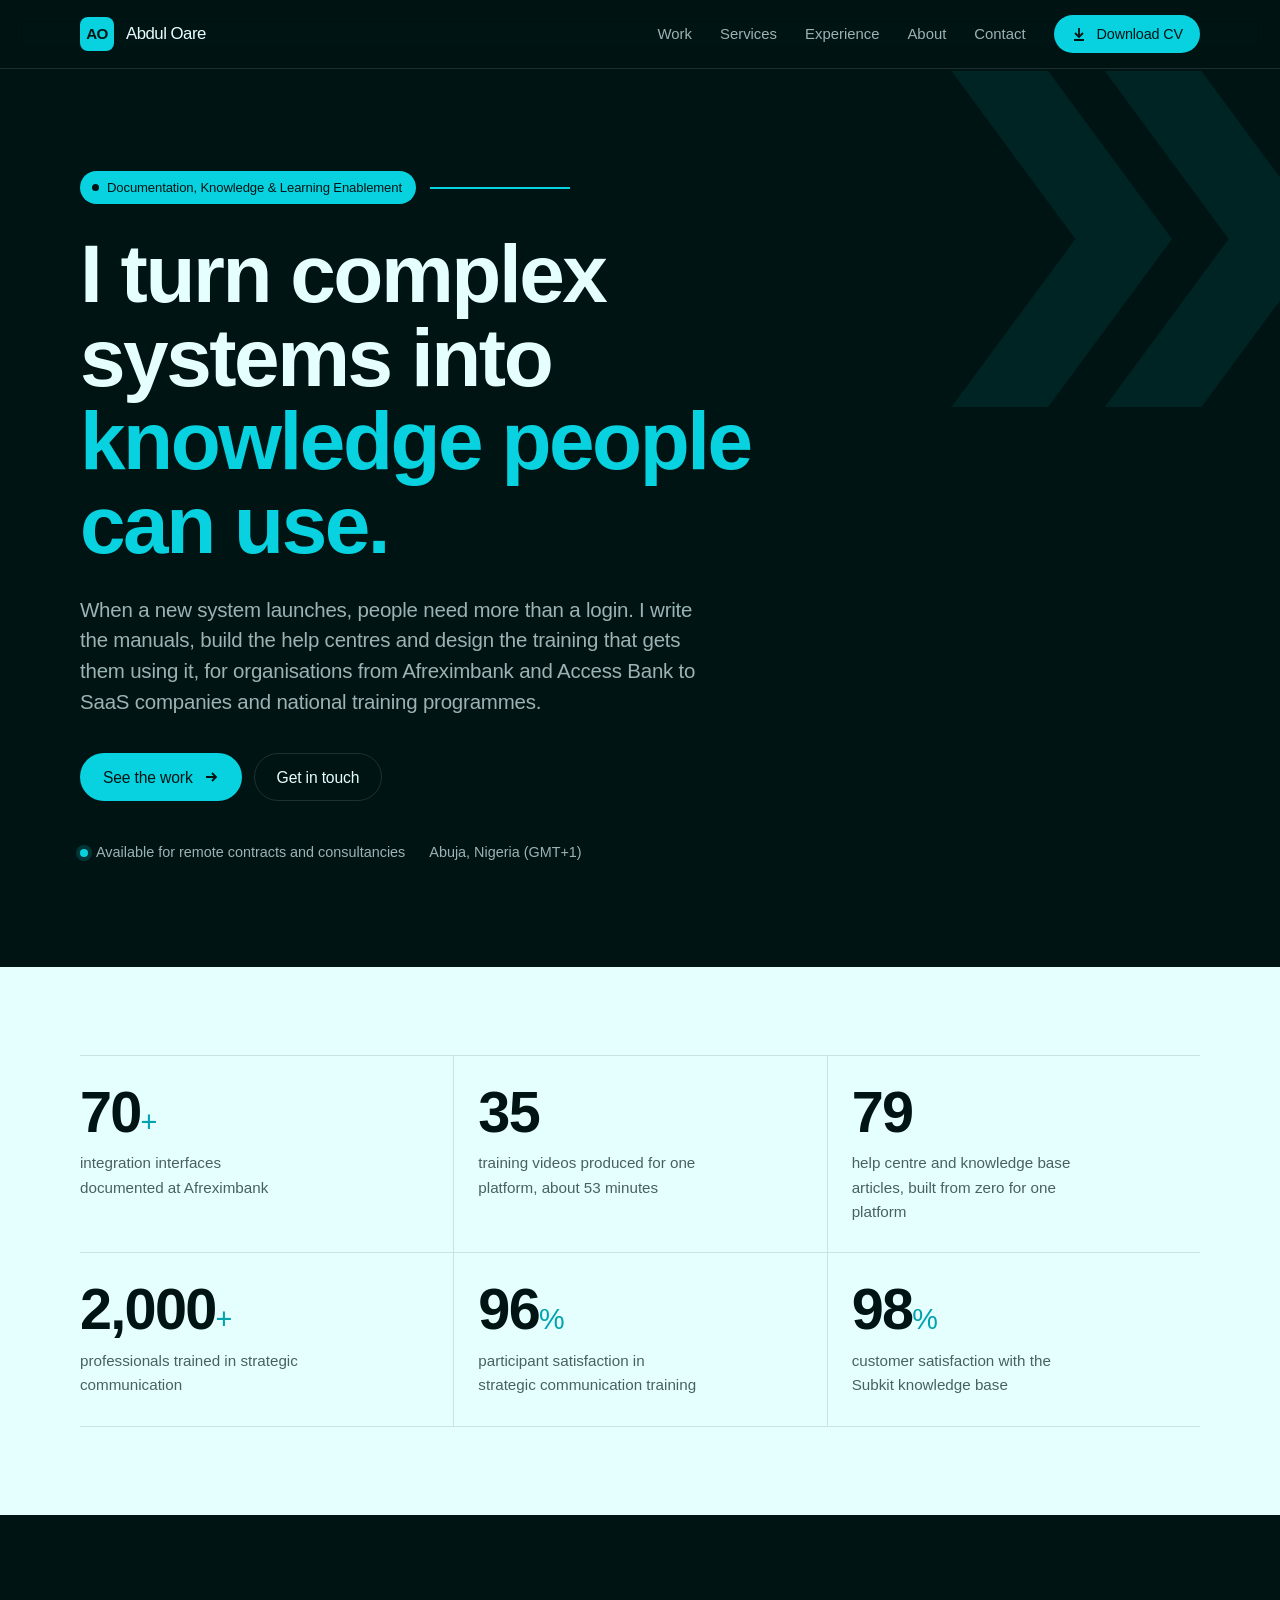
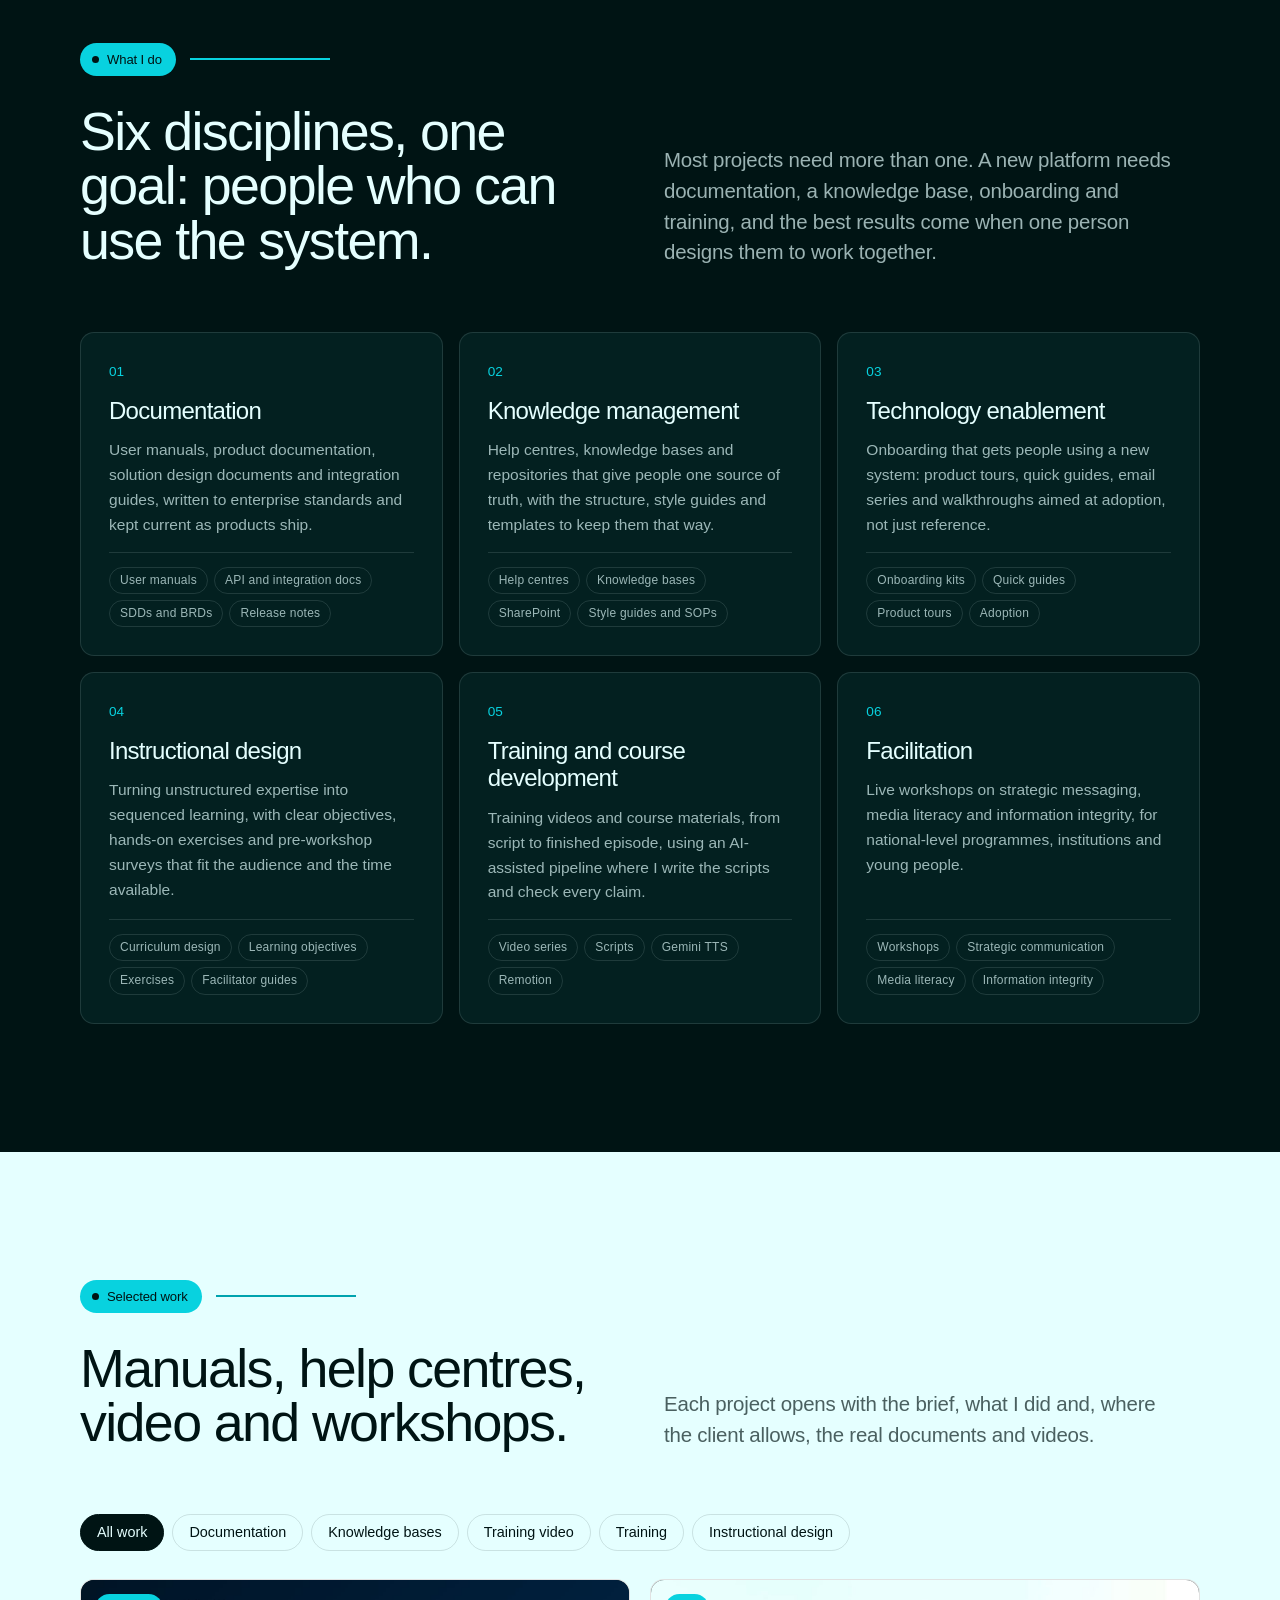
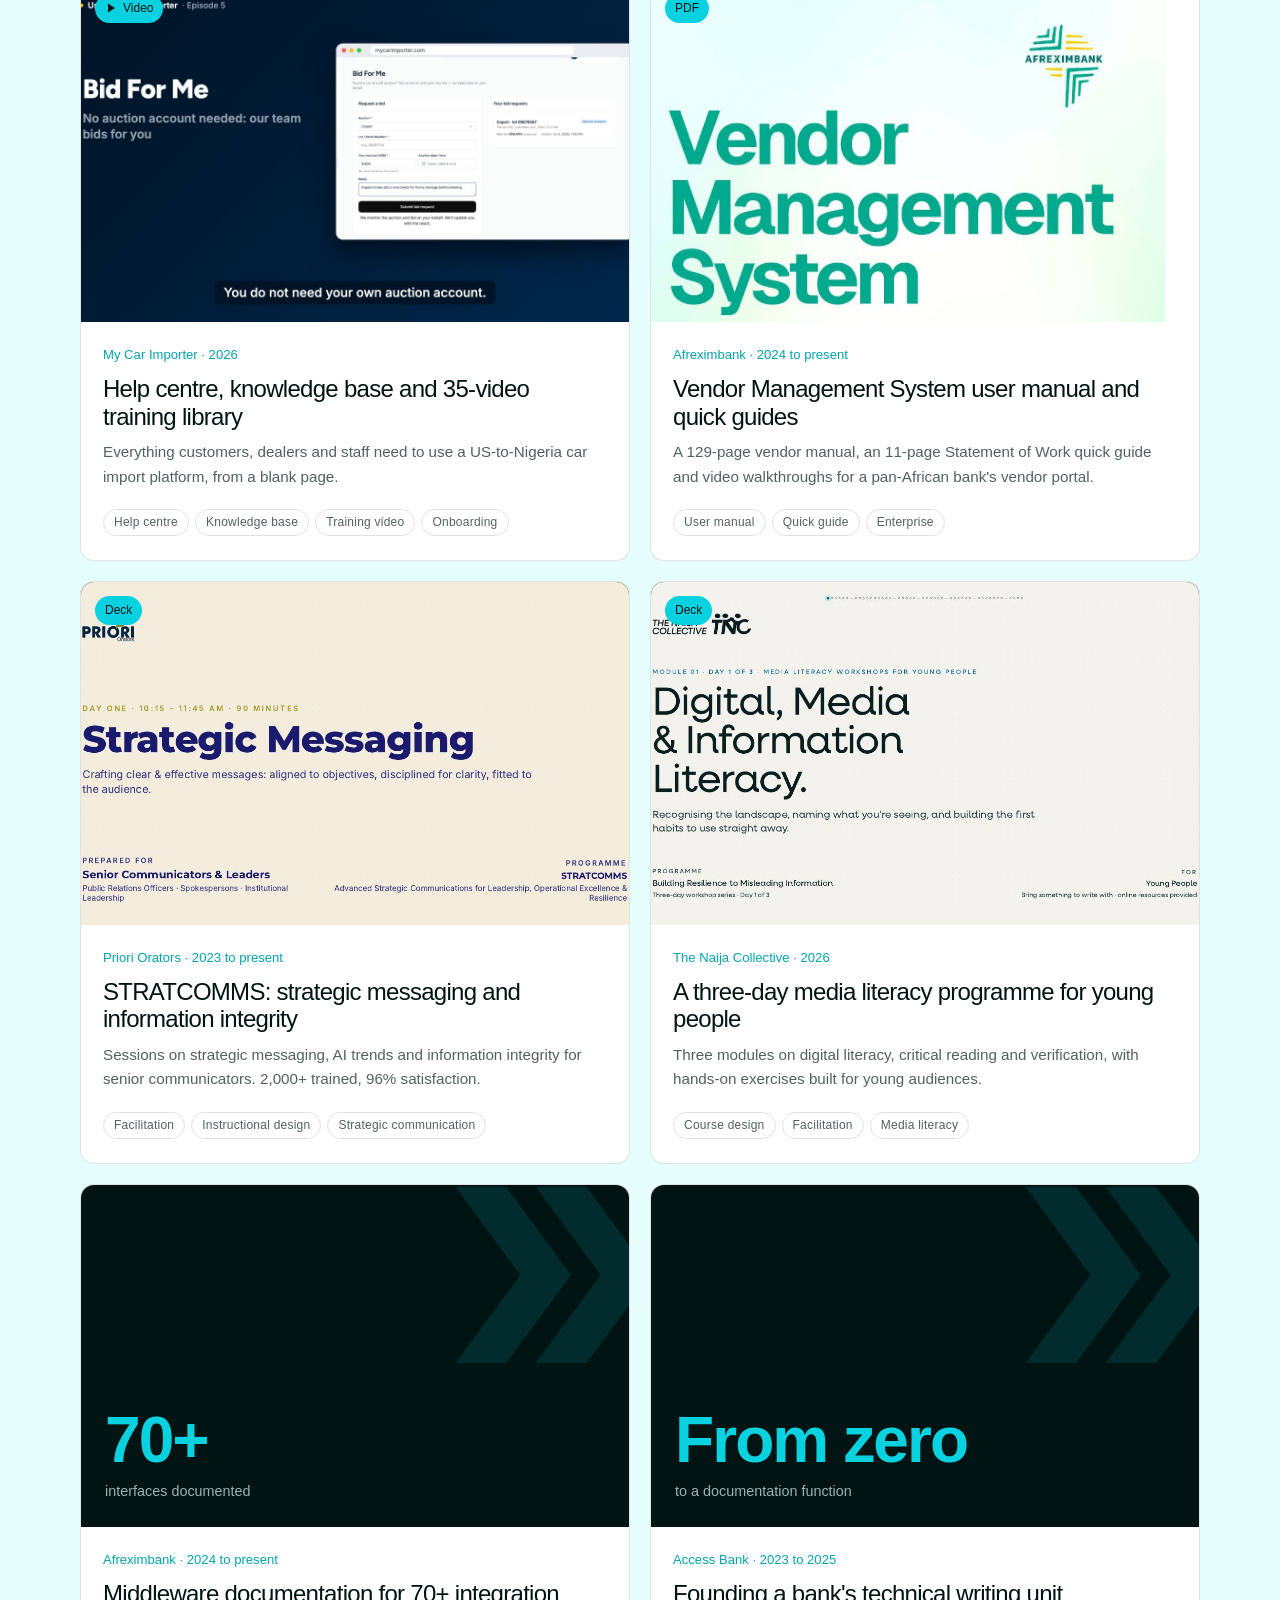
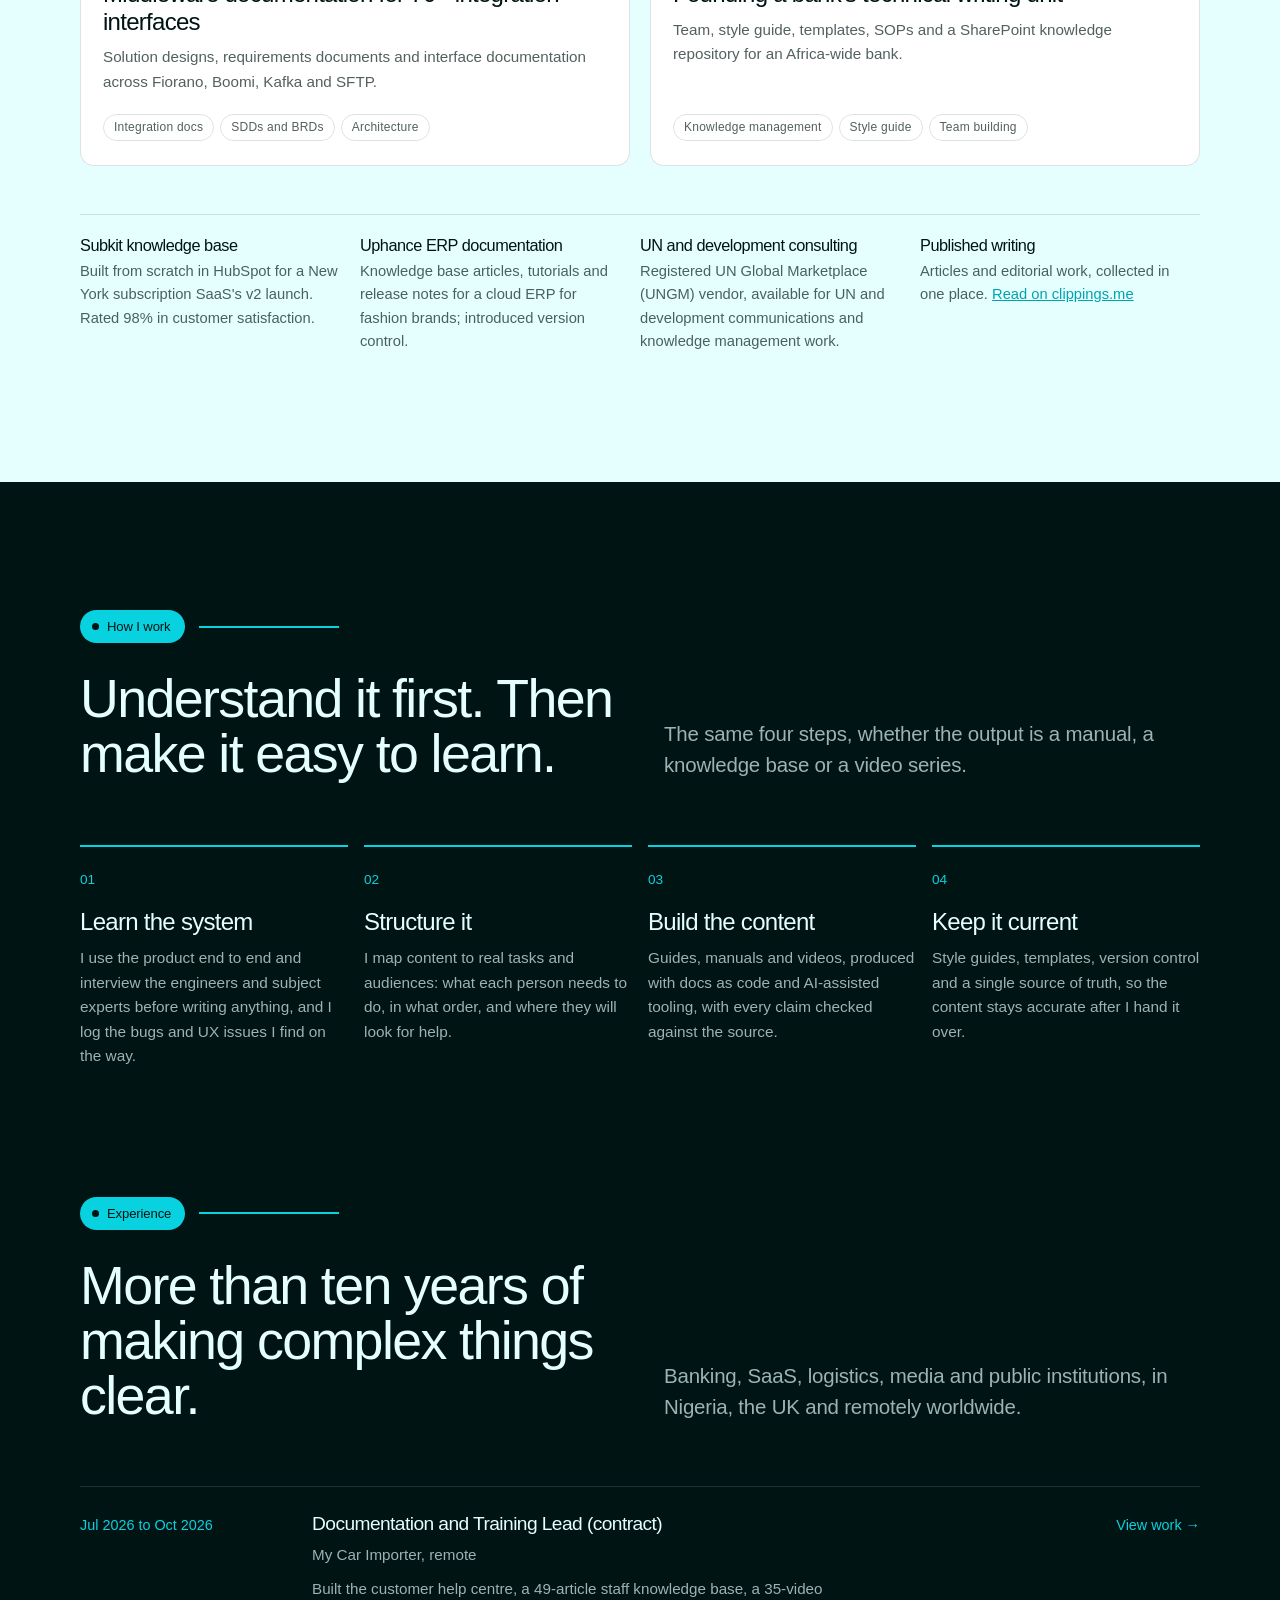
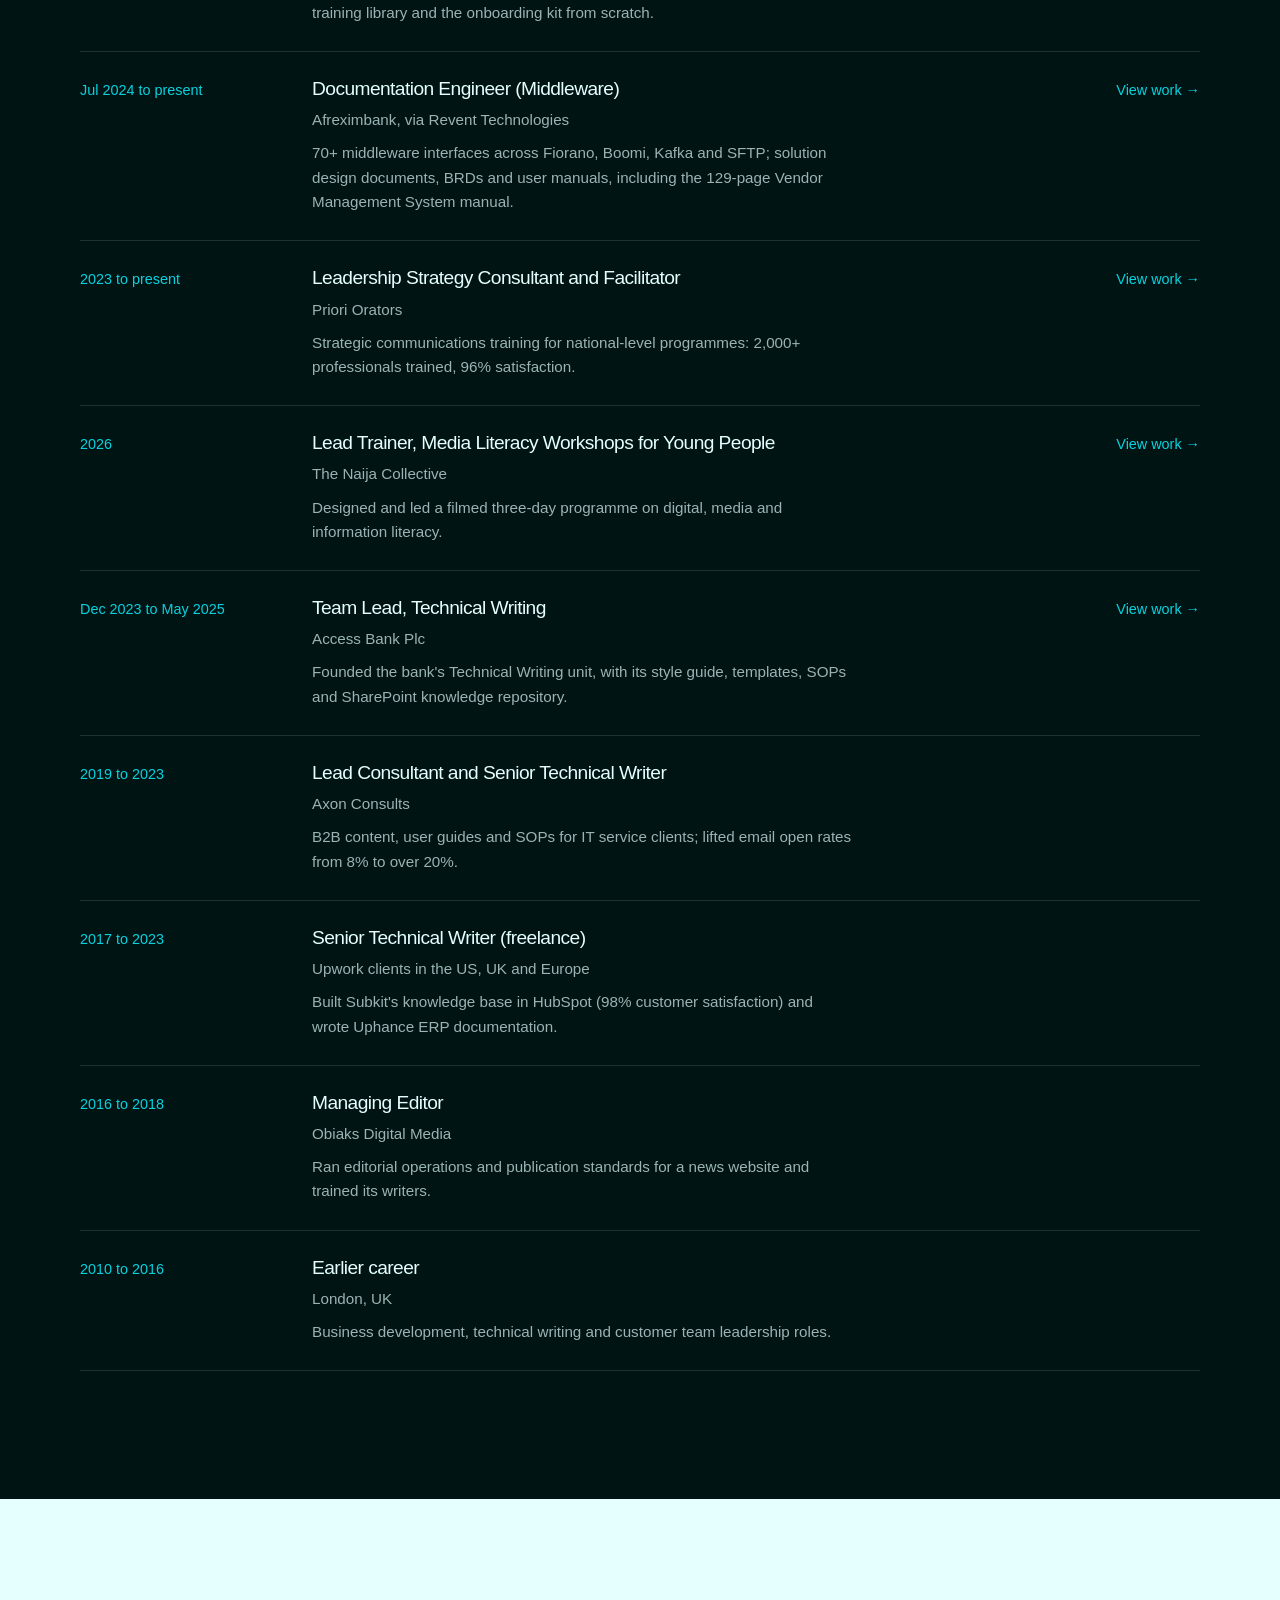
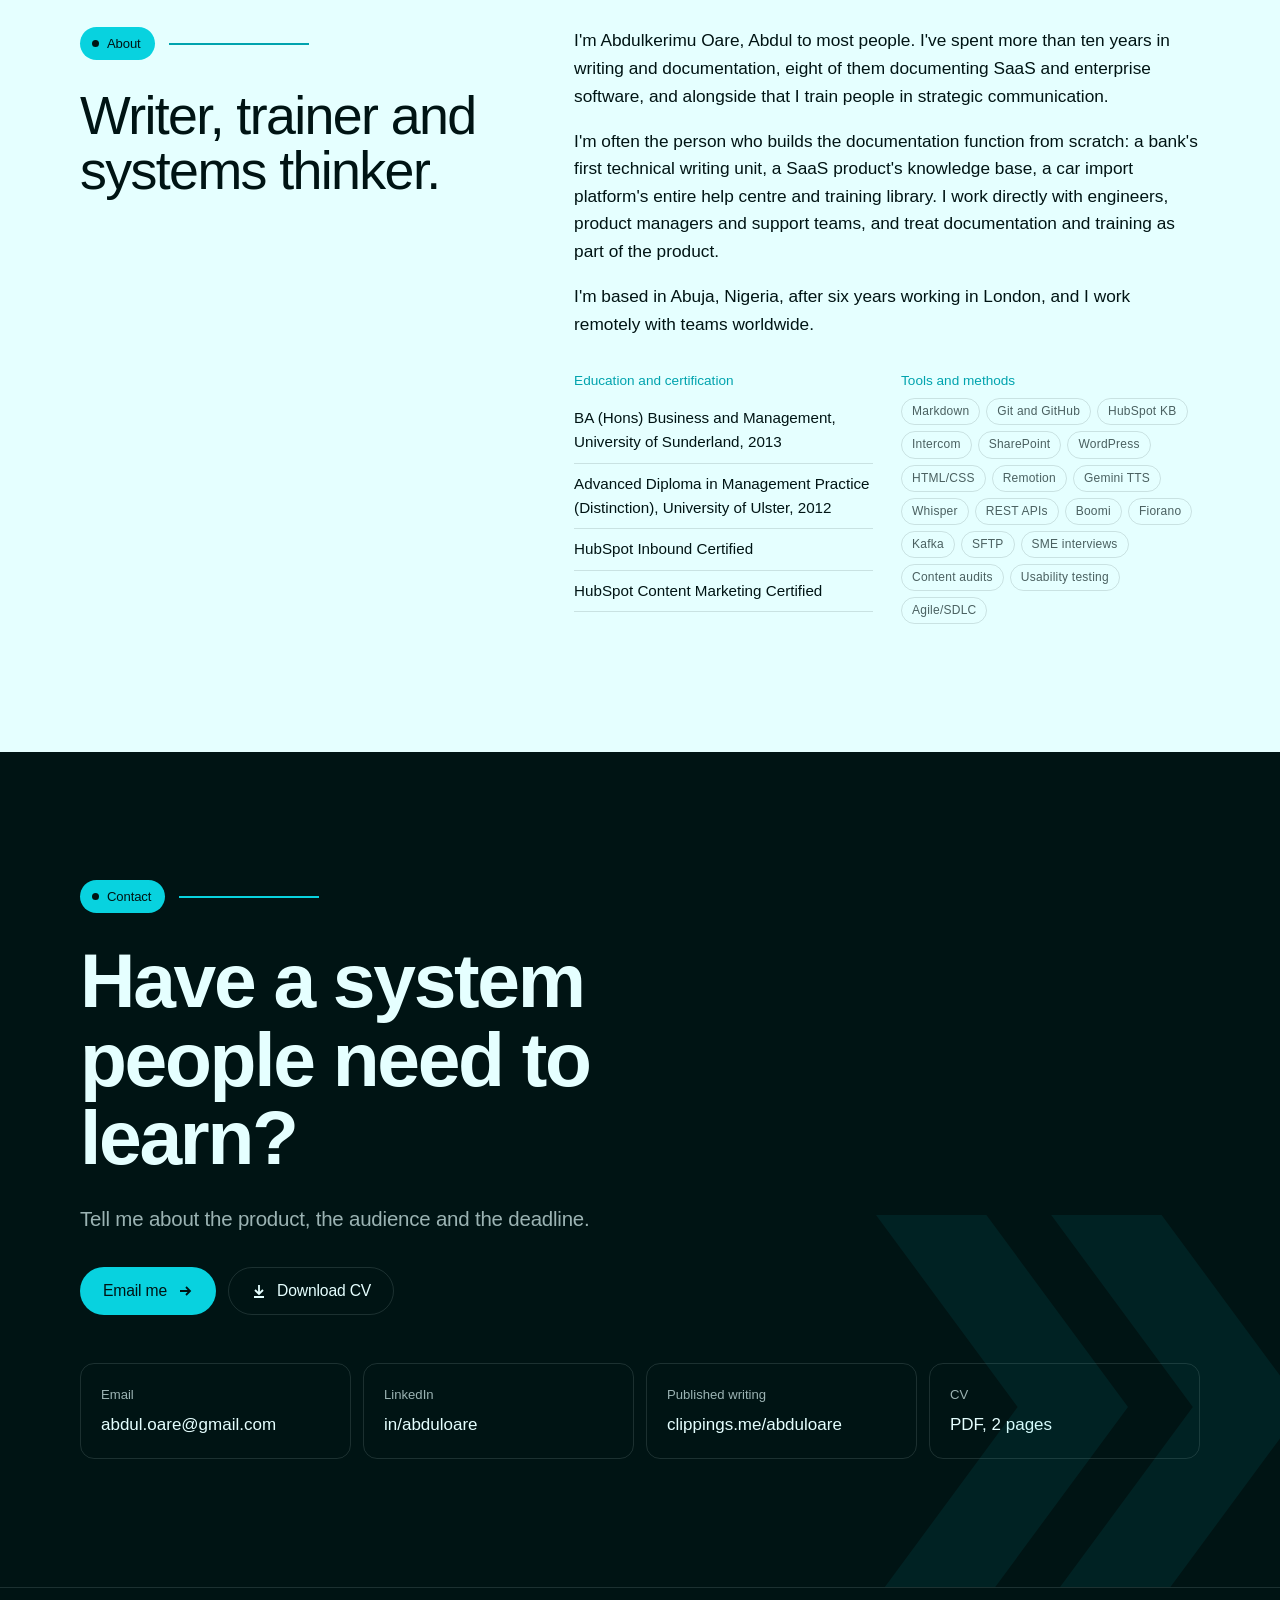
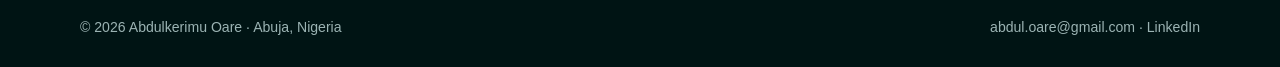
==== commit 07f5bc71: "Tighten site copy, rewrite hero description, remove hero photo Co-Authored-By: Claude Opus 5.5 <nore" ====
--- a/index.html
+++ b/index.html
@@ -42,7 +42,7 @@
     <div>
       <div class="label-row"><span class="pill">Documentation, Knowledge &amp; Learning Enablement</span></div>
       <h1>I turn complex systems into <em>knowledge people can use.</em></h1>
-      <p class="lede">Documentation, knowledge management, instructional design, training and course development, for enterprise, product and development teams. From 129-page bank manuals to help centres, training video and live workshops.</p>
+      <p class="lede">When a new system launches, people need more than a login. I write the manuals, build the help centres and design the training that gets them using it, for organisations from Afreximbank and Access Bank to SaaS companies and national training programmes.</p>
       <div class="btn-row">
         <a class="btn btn-primary" href="#work">See the work <svg viewBox="0 0 16 16" fill="none" stroke="currentColor" stroke-width="1.8" aria-hidden="true"><path d="M3 8h10M9 4l4 4-4 4"/></svg></a>
         <a class="btn btn-ghost" href="mailto:abdul.oare@gmail.com">Get in touch</a>
@@ -52,15 +52,11 @@
         <span>Abuja, Nigeria (GMT+1)</span>
       </div>
     </div>
-    <figure class="hero-photo" style="margin:0">
-      <img src="assets/img/abdul-oare.jpg" alt="Abdul Oare facilitating a training session">
-      <figcaption>Facilitating a strategic communications session, 2026</figcaption>
-    </figure>
   </div>
 </section>
 
 <section class="section light" aria-label="Key numbers" style="padding-top:clamp(56px,7vw,88px);padding-bottom:clamp(56px,7vw,88px)">
-  <div class="wrap"><div class="stats"><div class="stat"><b>70<small>+</small></b><span>integration interfaces documented at Afreximbank</span></div><div class="stat"><b>35</b><span>training videos produced for one platform, about 53 minutes</span></div><div class="stat"><b>79</b><span>help centre and knowledge base articles built from zero</span></div><div class="stat"><b>2,000<small>+</small></b><span>professionals trained in strategic communication</span></div><div class="stat"><b>96<small>%</small></b><span>participant satisfaction across training programmes</span></div><div class="stat"><b>98<small>%</small></b><span>customer satisfaction with the Subkit knowledge base</span></div></div></div>
+  <div class="wrap"><div class="stats"><div class="stat"><b>70<small>+</small></b><span>integration interfaces documented at Afreximbank</span></div><div class="stat"><b>35</b><span>training videos produced for one platform, about 53 minutes</span></div><div class="stat"><b>79</b><span>help centre and knowledge base articles, built from zero for one platform</span></div><div class="stat"><b>2,000<small>+</small></b><span>professionals trained in strategic communication</span></div><div class="stat"><b>96<small>%</small></b><span>participant satisfaction in strategic communication training</span></div><div class="stat"><b>98<small>%</small></b><span>customer satisfaction with the Subkit knowledge base</span></div></div></div>
 </section>
 
 <section class="section" id="services">
@@ -69,7 +65,7 @@
       <div><div class="label-row"><span class="pill">What I do</span></div><h2>Six disciplines, one goal: people who can use the system.</h2></div>
       <p class="lede">Most projects need more than one. A new platform needs documentation, a knowledge base, onboarding and training, and the best results come when one person designs them to work together.</p>
     </div>
-    <div class="caps"><article class="cap reveal"><span class="num">01</span><h3>Documentation</h3><p>User manuals, product documentation, solution design documents and integration guides, written to enterprise standards and kept current as products ship.</p><ul><li class=tag>User manuals</li><li class=tag>API and integration docs</li><li class=tag>SDDs and BRDs</li><li class=tag>Release notes</li></ul></article><article class="cap reveal"><span class="num">02</span><h3>Knowledge management</h3><p>Help centres, knowledge bases and repositories that give people one source of truth, with the structure, style guides and templates to keep them that way.</p><ul><li class=tag>Help centres</li><li class=tag>Knowledge bases</li><li class=tag>SharePoint</li><li class=tag>Style guides and SOPs</li></ul></article><article class="cap reveal"><span class="num">03</span><h3>Technology enablement</h3><p>Onboarding that gets people using a new system: product tours, quick guides, email series and walkthroughs aimed at adoption, not just reference.</p><ul><li class=tag>Onboarding kits</li><li class=tag>Quick guides</li><li class=tag>Product tours</li><li class=tag>Adoption</li></ul></article><article class="cap reveal"><span class="num">04</span><h3>Instructional design</h3><p>Turning unstructured expertise into sequenced learning, with clear objectives, exercises and assessments that fit the audience and the time available.</p><ul><li class=tag>Curriculum design</li><li class=tag>Learning objectives</li><li class=tag>Exercises</li><li class=tag>Facilitator guides</li></ul></article><article class="cap reveal"><span class="num">05</span><h3>Training and course development</h3><p>Training videos and course materials, from script to finished episode, using an AI-assisted pipeline with human review of every claim.</p><ul><li class=tag>Video series</li><li class=tag>Scripts</li><li class=tag>Gemini TTS</li><li class=tag>Remotion</li></ul></article><article class="cap reveal"><span class="num">06</span><h3>Facilitation</h3><p>Live workshops on strategic messaging, media literacy and information integrity, for national-level programmes, institutions and young people.</p><ul><li class=tag>Workshops</li><li class=tag>Strategic communication</li><li class=tag>Media literacy</li><li class=tag>UN and development</li></ul></article></div>
+    <div class="caps"><article class="cap reveal"><span class="num">01</span><h3>Documentation</h3><p>User manuals, product documentation, solution design documents and integration guides, written to enterprise standards and kept current as products ship.</p><ul><li class=tag>User manuals</li><li class=tag>API and integration docs</li><li class=tag>SDDs and BRDs</li><li class=tag>Release notes</li></ul></article><article class="cap reveal"><span class="num">02</span><h3>Knowledge management</h3><p>Help centres, knowledge bases and repositories that give people one source of truth, with the structure, style guides and templates to keep them that way.</p><ul><li class=tag>Help centres</li><li class=tag>Knowledge bases</li><li class=tag>SharePoint</li><li class=tag>Style guides and SOPs</li></ul></article><article class="cap reveal"><span class="num">03</span><h3>Technology enablement</h3><p>Onboarding that gets people using a new system: product tours, quick guides, email series and walkthroughs aimed at adoption, not just reference.</p><ul><li class=tag>Onboarding kits</li><li class=tag>Quick guides</li><li class=tag>Product tours</li><li class=tag>Adoption</li></ul></article><article class="cap reveal"><span class="num">04</span><h3>Instructional design</h3><p>Turning unstructured expertise into sequenced learning, with clear objectives, hands-on exercises and pre-workshop surveys that fit the audience and the time available.</p><ul><li class=tag>Curriculum design</li><li class=tag>Learning objectives</li><li class=tag>Exercises</li><li class=tag>Facilitator guides</li></ul></article><article class="cap reveal"><span class="num">05</span><h3>Training and course development</h3><p>Training videos and course materials, from script to finished episode, using an AI-assisted pipeline where I write the scripts and check every claim.</p><ul><li class=tag>Video series</li><li class=tag>Scripts</li><li class=tag>Gemini TTS</li><li class=tag>Remotion</li></ul></article><article class="cap reveal"><span class="num">06</span><h3>Facilitation</h3><p>Live workshops on strategic messaging, media literacy and information integrity, for national-level programmes, institutions and young people.</p><ul><li class=tag>Workshops</li><li class=tag>Strategic communication</li><li class=tag>Media literacy</li><li class=tag>Information integrity</li></ul></article></div>
   </div>
 </section>
 
@@ -95,7 +91,7 @@
   <div class="card-body">
     <span class="client">Afreximbank · 2024 to present</span>
     <h3>Vendor Management System user manual and quick guides</h3>
-    <p>A 129-page vendor manual, an 11-page SOW quick guide and video walkthroughs for a pan-African bank's vendor portal.</p>
+    <p>A 129-page vendor manual, an 11-page Statement of Work quick guide and video walkthroughs for a pan-African bank's vendor portal.</p>
     <div class="card-tags"><span class="tag">User manual</span><span class="tag">Quick guide</span><span class="tag">Enterprise</span></div>
   </div>
 </a>
@@ -122,12 +118,12 @@
   <div class="card-body">
     <span class="client">Afreximbank · 2024 to present</span>
     <h3>Middleware documentation for 70+ integration interfaces</h3>
-    <p>SDDs, BRDs and interface documentation across Fiorano, Boomi, Kafka and SFTP.</p>
+    <p>Solution designs, requirements documents and interface documentation across Fiorano, Boomi, Kafka and SFTP.</p>
     <div class="card-tags"><span class="tag">Integration docs</span><span class="tag">SDDs and BRDs</span><span class="tag">Architecture</span></div>
   </div>
 </a>
 <a class="card reveal" href="work/access-bank-writing-unit.html" data-tags="kb docs">
-  <div class="card-media text"><svg class="chev" viewBox="0 0 400 400" aria-hidden="true"><g fill="currentColor"><path d="M30 40h92l118 160-118 160H30l118-160z"/><path d="M176 40h92l118 160-118 160h-92l118-160z"/></g></svg><div><strong>0 to 1</strong><span>a documentation function</span></div></div>
+  <div class="card-media text"><svg class="chev" viewBox="0 0 400 400" aria-hidden="true"><g fill="currentColor"><path d="M30 40h92l118 160-118 160H30l118-160z"/><path d="M176 40h92l118 160-118 160h-92l118-160z"/></g></svg><div><strong>From zero</strong><span>to a documentation function</span></div></div>
   <div class="card-body">
     <span class="client">Access Bank · 2023 to 2025</span>
     <h3>Founding a bank's technical writing unit</h3>
@@ -140,7 +136,7 @@
       <div><h4>Subkit knowledge base</h4><p>Built from scratch in HubSpot for a New York subscription SaaS's v2 launch. Rated 98% in customer satisfaction.</p></div>
       <div><h4>Uphance ERP documentation</h4><p>Knowledge base articles, tutorials and release notes for a cloud ERP for fashion brands; introduced version control.</p></div>
       <div><h4>UN and development consulting</h4><p>Registered UN Global Marketplace (UNGM) vendor, available for UN and development communications and knowledge management work.</p></div>
-      <div><h4>Published writing</h4><p>Published articles and editorial work. <a href="https://www.clippings.me/abduloare" target="_blank" rel="noopener">Read on clippings.me</a></p></div>
+      <div><h4>Published writing</h4><p>Articles and editorial work, collected in one place. <a href="https://www.clippings.me/abduloare" target="_blank" rel="noopener">Read on clippings.me</a></p></div>
     </div>
   </div>
 </section>
@@ -149,16 +145,16 @@
   <div class="wrap">
     <div class="section-head">
       <div><div class="label-row"><span class="pill">How I work</span></div><h2>Understand it first. Then make it easy to learn.</h2></div>
-      <p class="lede">The same four steps, whether the output is a manual, a knowledge base, a video series or a workshop.</p>
-    </div>
-    <div class="steps"><div class="step reveal"><span class="n">01</span><h3>Learn the system</h3><p>I use the product end to end and interview the engineers and subject experts before writing anything, and I log the bugs and UX issues I find on the way.</p></div><div class="step reveal"><span class="n">02</span><h3>Structure it</h3><p>I map content to real tasks and audiences: what each person needs to do, in what order, and where they will look for help.</p></div><div class="step reveal"><span class="n">03</span><h3>Build the content</h3><p>Guides, manuals, videos and workshops, produced with docs as code and AI-assisted tooling, with every fee, rule and claim checked against the source.</p></div><div class="step reveal"><span class="n">04</span><h3>Keep it current</h3><p>Style guides, templates, version control and a single source of truth, so the content stays accurate after I hand it over.</p></div></div>
+      <p class="lede">The same four steps, whether the output is a manual, a knowledge base or a video series.</p>
+    </div>
+    <div class="steps"><div class="step reveal"><span class="n">01</span><h3>Learn the system</h3><p>I use the product end to end and interview the engineers and subject experts before writing anything, and I log the bugs and UX issues I find on the way.</p></div><div class="step reveal"><span class="n">02</span><h3>Structure it</h3><p>I map content to real tasks and audiences: what each person needs to do, in what order, and where they will look for help.</p></div><div class="step reveal"><span class="n">03</span><h3>Build the content</h3><p>Guides, manuals and videos, produced with docs as code and AI-assisted tooling, with every claim checked against the source.</p></div><div class="step reveal"><span class="n">04</span><h3>Keep it current</h3><p>Style guides, templates, version control and a single source of truth, so the content stays accurate after I hand it over.</p></div></div>
   </div>
 </section>
 
 <section class="section" id="experience" style="padding-top:0">
   <div class="wrap">
     <div class="section-head">
-      <div><div class="label-row"><span class="pill">Experience</span></div><h2>Ten years of making complex things clear.</h2></div>
+      <div><div class="label-row"><span class="pill">Experience</span></div><h2>More than ten years of making complex things clear.</h2></div>
       <p class="lede">Banking, SaaS, logistics, media and public institutions, in Nigeria, the UK and remotely worldwide.</p>
     </div>
     <ol class="timeline"><li class="reveal"><span class="when">Jul 2026 to Oct 2026</span><div><h3>Documentation and Training Lead (contract)</h3><span class="org">My Car Importer, remote</span><p>Built the customer help centre, a 49-article staff knowledge base, a 35-video training library and the onboarding kit from scratch.</p></div><a class="link" href="work/my-car-importer.html">View work &rarr;</a></li><li class="reveal"><span class="when">Jul 2024 to present</span><div><h3>Documentation Engineer (Middleware)</h3><span class="org">Afreximbank, via Revent Technologies</span><p>70+ middleware interfaces across Fiorano, Boomi, Kafka and SFTP; solution design documents, BRDs and user manuals, including the 129-page Vendor Management System manual.</p></div><a class="link" href="work/afreximbank-vms.html">View work &rarr;</a></li><li class="reveal"><span class="when">2023 to present</span><div><h3>Leadership Strategy Consultant and Facilitator</h3><span class="org">Priori Orators</span><p>Strategic communications training for national-level programmes: 2,000+ professionals trained, 96% satisfaction.</p></div><a class="link" href="work/stratcomms-training.html">View work &rarr;</a></li><li class="reveal"><span class="when">2026</span><div><h3>Lead Trainer, Media Literacy Workshops for Young People</h3><span class="org">The Naija Collective</span><p>Designed and led a filmed three-day programme on digital, media and information literacy.</p></div><a class="link" href="work/media-literacy.html">View work &rarr;</a></li><li class="reveal"><span class="when">Dec 2023 to May 2025</span><div><h3>Team Lead, Technical Writing</h3><span class="org">Access Bank Plc</span><p>Founded the bank's Technical Writing unit, with its style guide, templates, SOPs and SharePoint knowledge repository.</p></div><a class="link" href="work/access-bank-writing-unit.html">View work &rarr;</a></li><li class="reveal"><span class="when">2019 to 2023</span><div><h3>Lead Consultant and Senior Technical Writer</h3><span class="org">Axon Consults</span><p>B2B content, user guides and SOPs for IT service clients; lifted email open rates from 8% to over 20%.</p></div><span></span></li><li class="reveal"><span class="when">2017 to 2023</span><div><h3>Senior Technical Writer (freelance)</h3><span class="org">Upwork clients in the US, UK and Europe</span><p>Built Subkit's knowledge base in HubSpot (98% customer satisfaction) and wrote Uphance ERP documentation.</p></div><span></span></li><li class="reveal"><span class="when">2016 to 2018</span><div><h3>Managing Editor</h3><span class="org">Obiaks Digital Media</span><p>Ran editorial operations and publication standards for a news website and trained its writers.</p></div><span></span></li><li class="reveal"><span class="when">2010 to 2016</span><div><h3>Earlier career</h3><span class="org">London, UK</span><p>Business development, technical writing and customer team leadership roles.</p></div><span></span></li></ol>
@@ -170,7 +166,7 @@
     <div><div class="label-row"><span class="pill">About</span></div><h2>Writer, trainer and systems thinker.</h2></div>
     <div class="about-copy">
       <p>I'm Abdulkerimu Oare, Abdul to most people. I've spent more than ten years in writing and documentation, eight of them documenting SaaS and enterprise software, and alongside that I train people in strategic communication.</p>
-      <p>I'm often the person who builds the documentation function from scratch: a bank's first technical writing unit, a SaaS company's first knowledge base, a logistics platform's entire help centre and training library. I work directly with engineers, product managers and support teams, and treat documentation and training as part of the product.</p>
+      <p>I'm often the person who builds the documentation function from scratch: a bank's first technical writing unit, a SaaS product's knowledge base, a car import platform's entire help centre and training library. I work directly with engineers, product managers and support teams, and treat documentation and training as part of the product.</p>
       <p>I'm based in Abuja, Nigeria, after six years working in London, and I work remotely with teams worldwide.</p>
       <div class="creds">
         <div>
--- a/assets/css/site.css
+++ b/assets/css/site.css
@@ -125,27 +125,17 @@
 
 /* Hero */
 .hero { padding: clamp(56px, 8vw, 104px) 0 clamp(64px, 8vw, 112px); position: relative; overflow: hidden; }
-.hero-grid { display: grid; grid-template-columns: 1.25fr 0.75fr; gap: clamp(32px, 5vw, 72px); align-items: center; }
+.hero-grid > div { max-width: 980px; }
+.hero h1 { max-width: 16ch; }
+.hero .lede { max-width: 56ch; }
 .hero h1 { margin-bottom: 28px; }
 .hero h1 em { font-style: normal; color: var(--cyan); }
 .hero .lede { margin-bottom: 36px; }
 .hero-meta { display: flex; flex-wrap: wrap; gap: 10px 24px; margin-top: 40px; font-size: 0.9rem; color: var(--on-dark-muted); }
 .hero-meta span { display: inline-flex; align-items: center; gap: 8px; }
 .dot-live { width: 8px; height: 8px; border-radius: 50%; background: var(--cyan); box-shadow: 0 0 0 4px rgba(8, 210, 223, 0.18); }
-.hero-photo { position: relative; aspect-ratio: 900 / 1073; border-radius: var(--radius); overflow: hidden; background: #000; }
-.hero-photo img { width: 100%; height: 100%; object-fit: cover; filter: contrast(1.05); }
-.hero-photo::after {
-  content: ""; position: absolute; inset: 0;
-  background: linear-gradient(200deg, rgba(8, 210, 223, 0.0) 55%, rgba(0, 20, 20, 0.85) 100%);
-}
-.hero-photo figcaption { position: absolute; left: 18px; right: 18px; bottom: 16px; z-index: 1; font-size: 0.82rem; color: var(--on-dark-muted); }
 .chev { position: absolute; pointer-events: none; color: var(--cyan); }
 .hero .chev { right: -60px; top: -40px; width: 420px; opacity: 0.08; }
-@media (max-width: 860px) {
-  .hero-grid { grid-template-columns: 1fr; }
-  .hero-photo { max-width: 360px; aspect-ratio: 4 / 3.4; }
-  .hero-photo img { object-position: 50% 30%; }
-}
 
 /* Stats */
 .stats { display: grid; grid-template-columns: repeat(3, 1fr); gap: 0; border-top: 1px solid var(--line-light); }
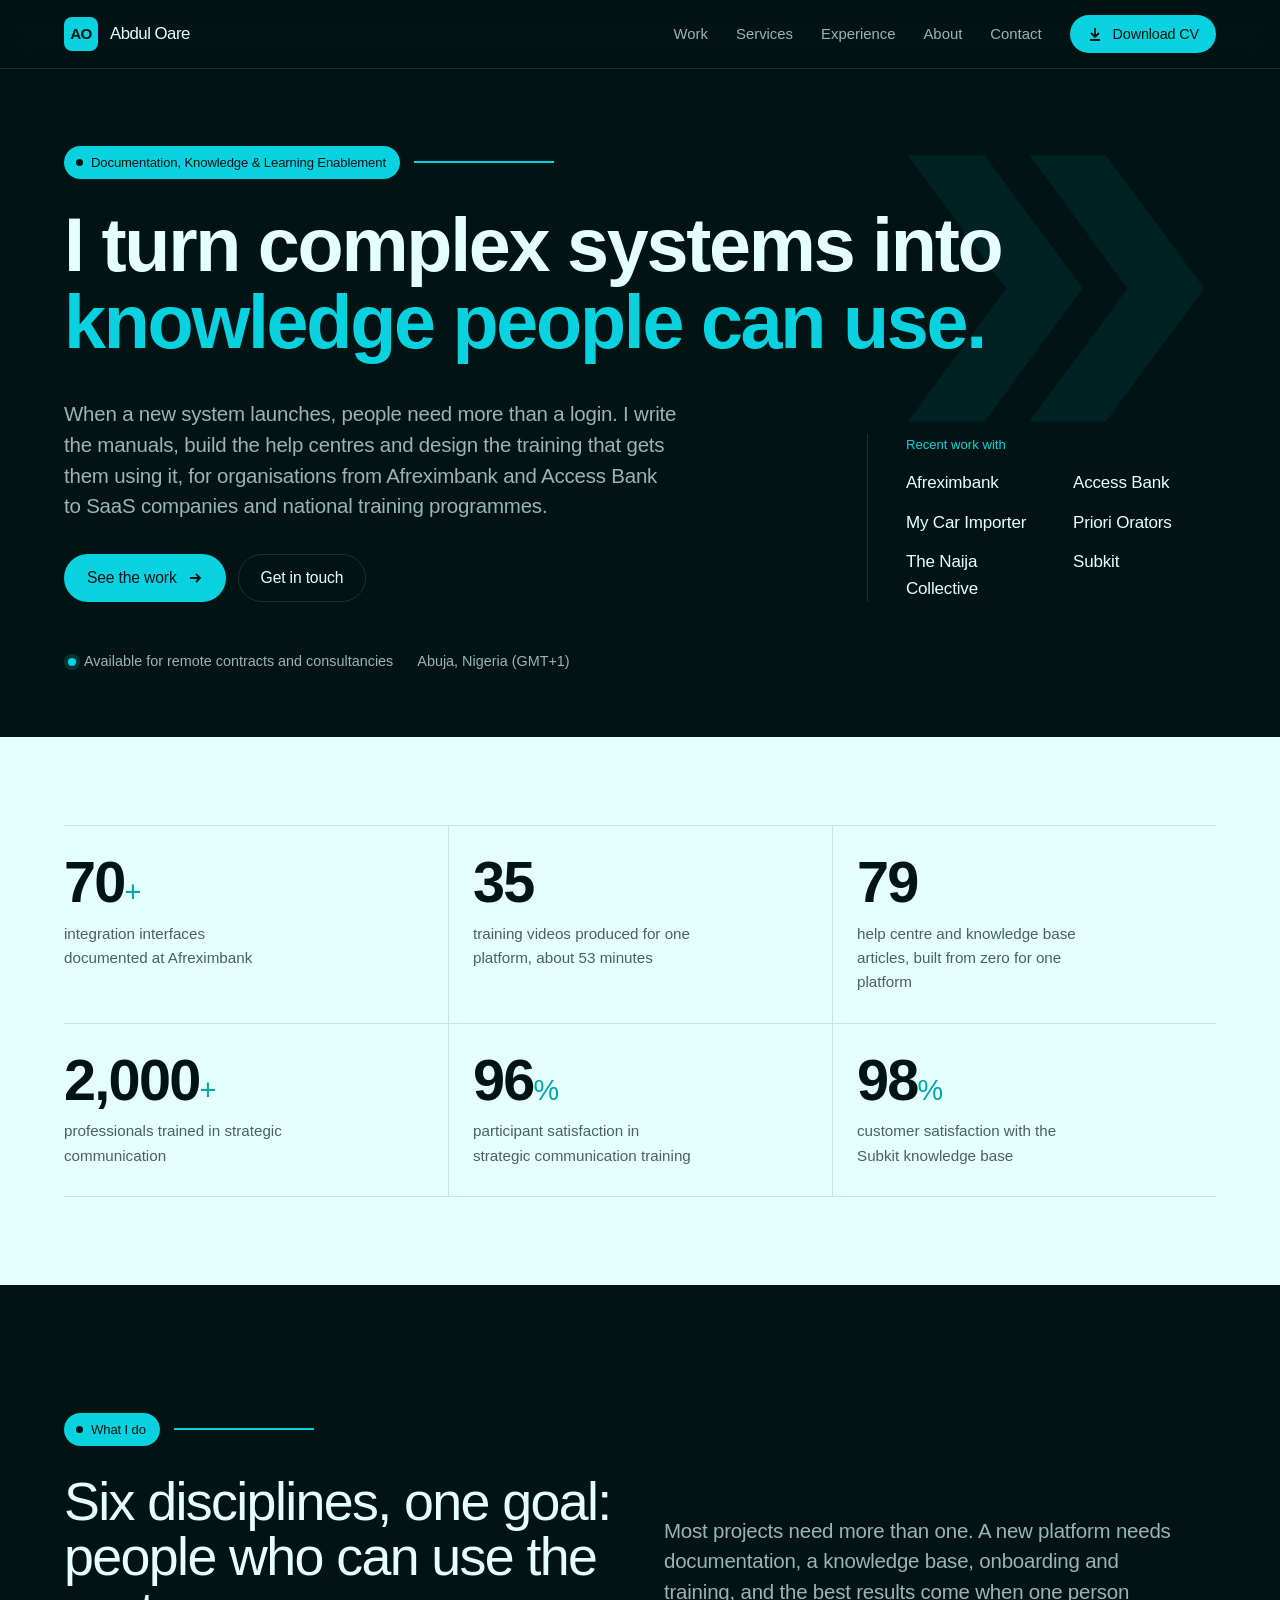
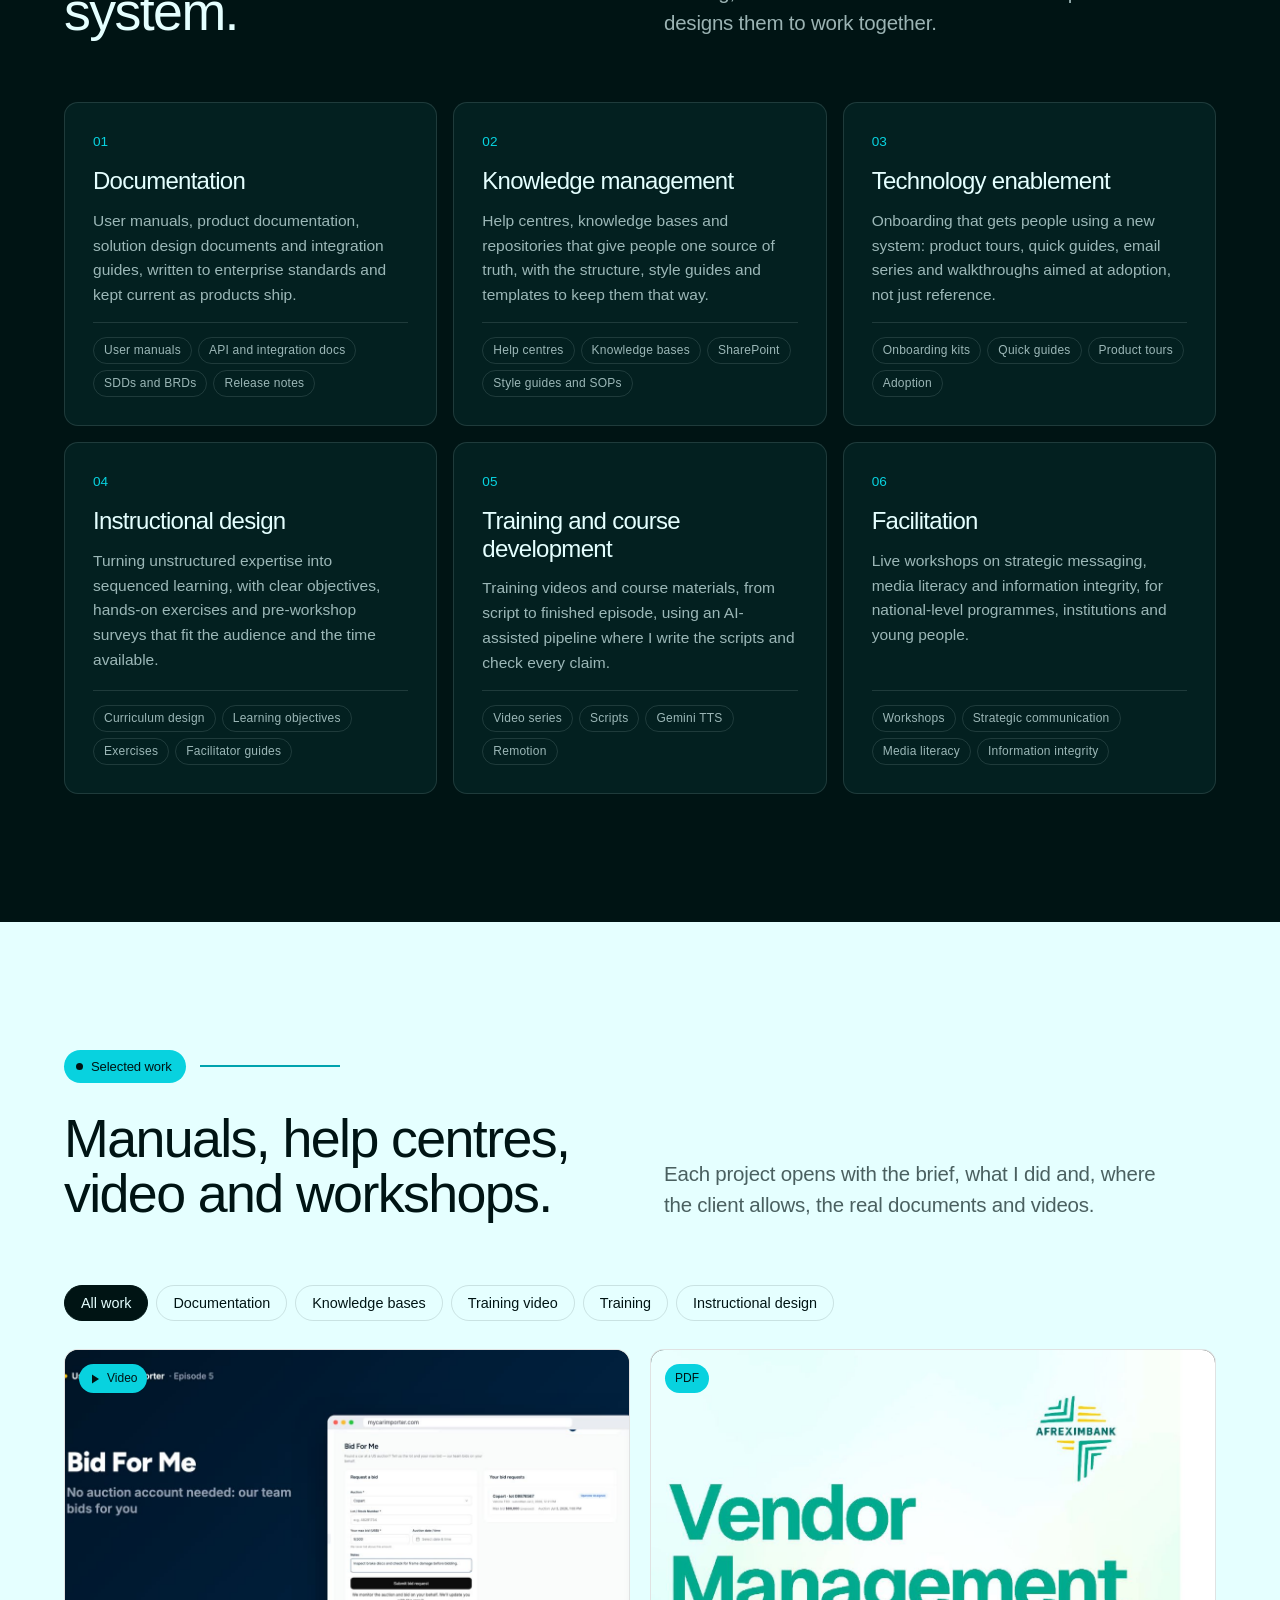
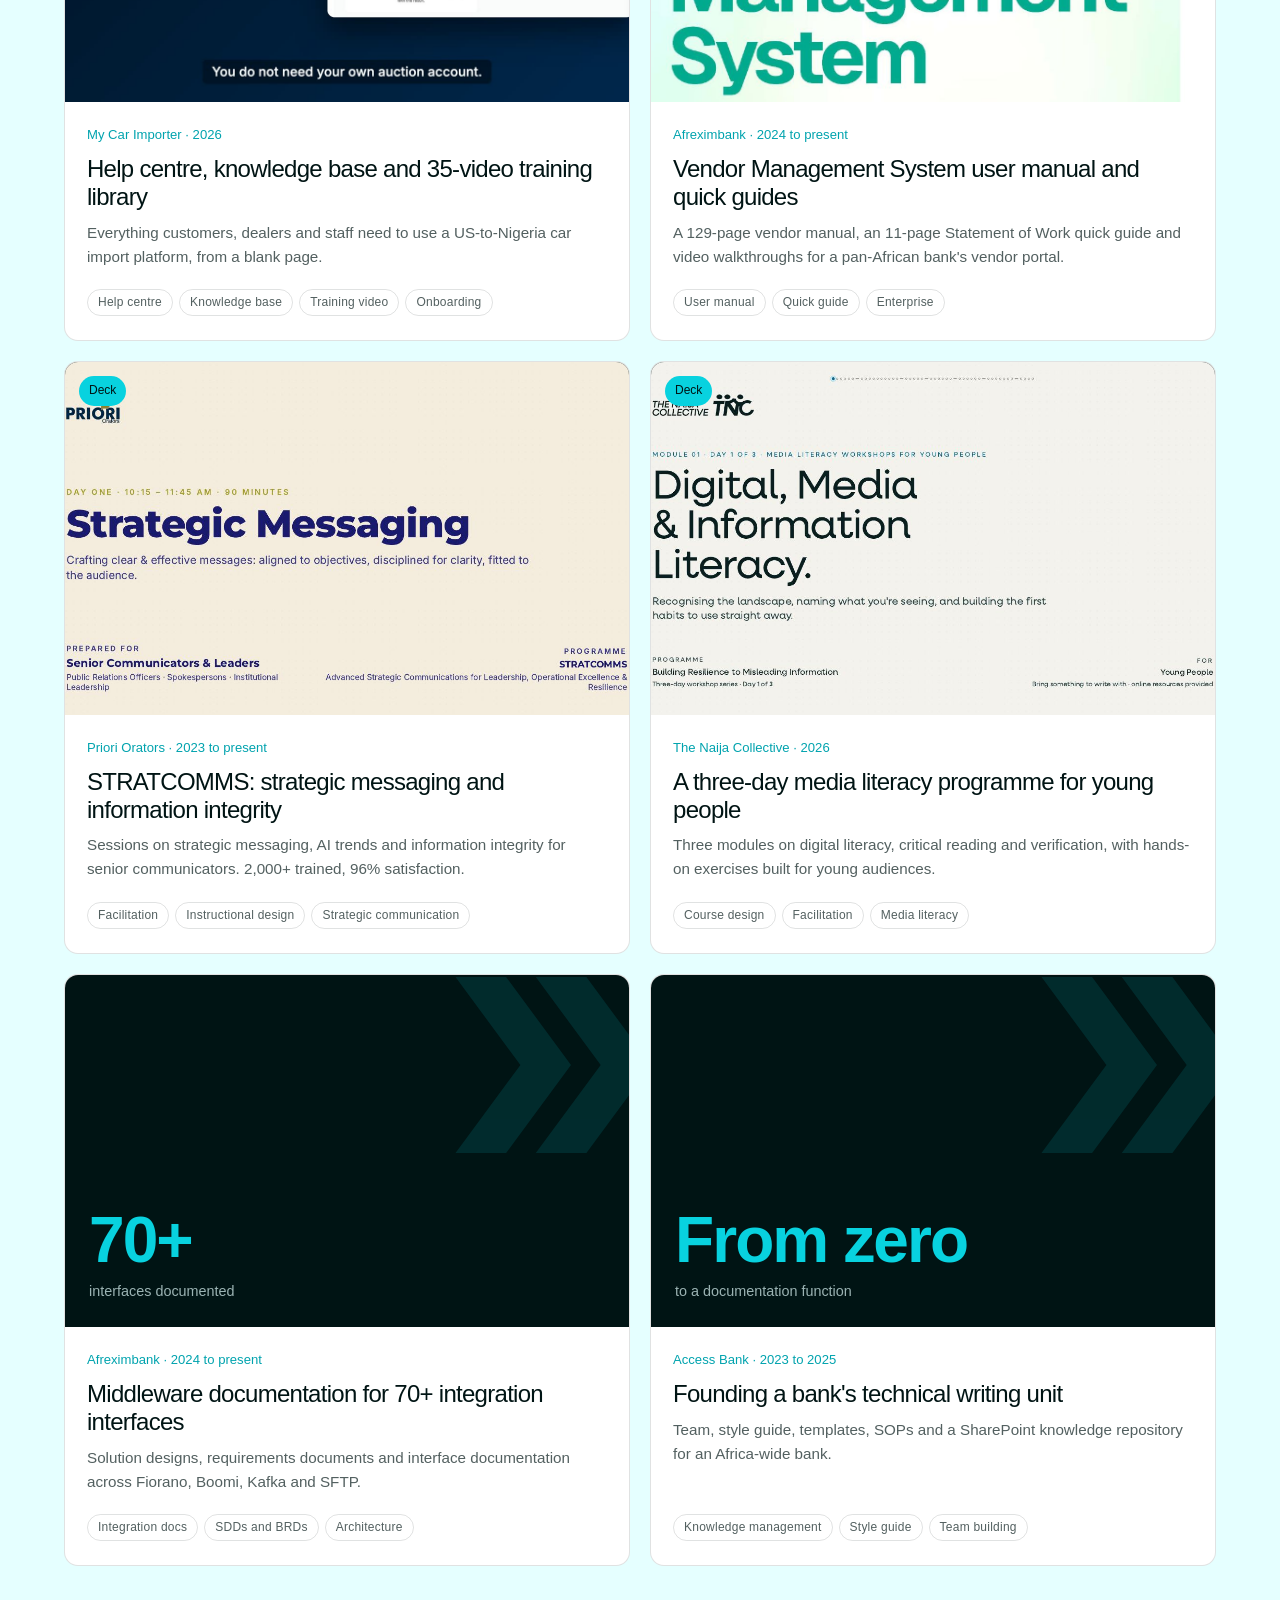
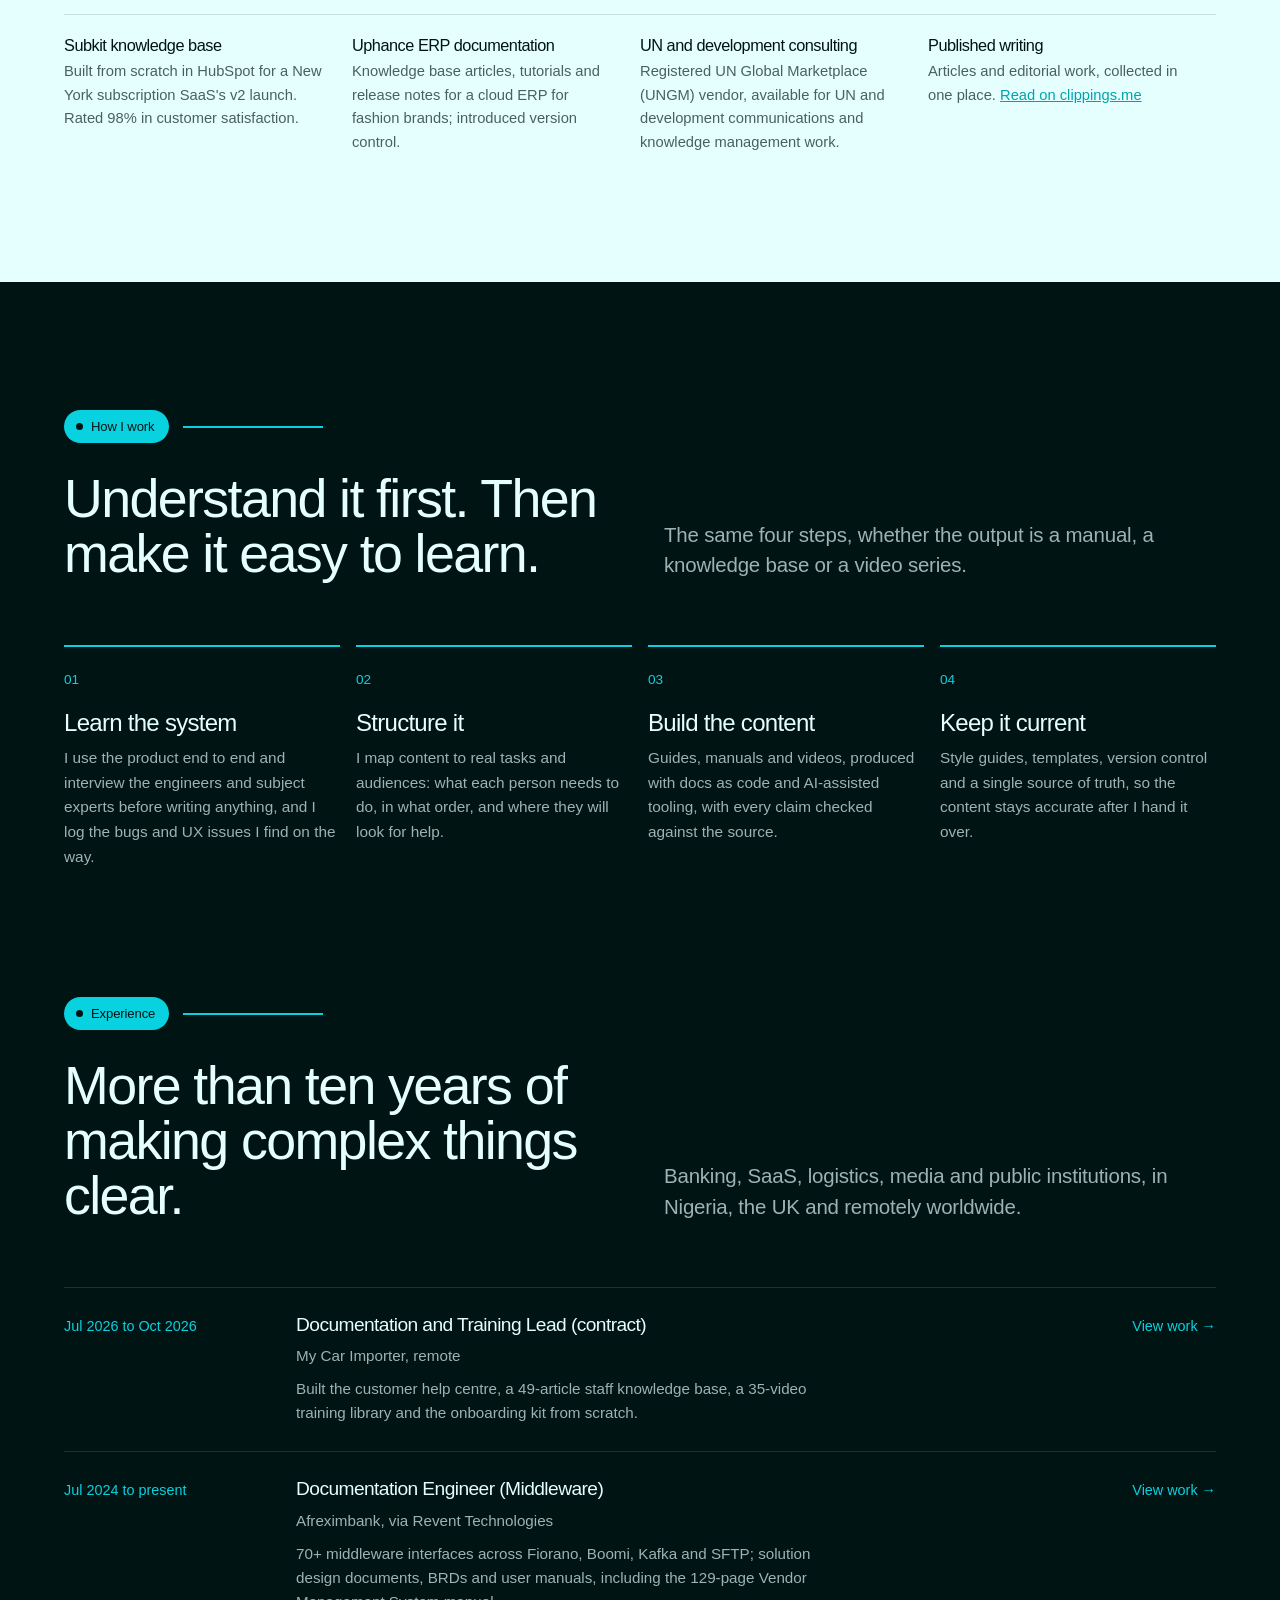
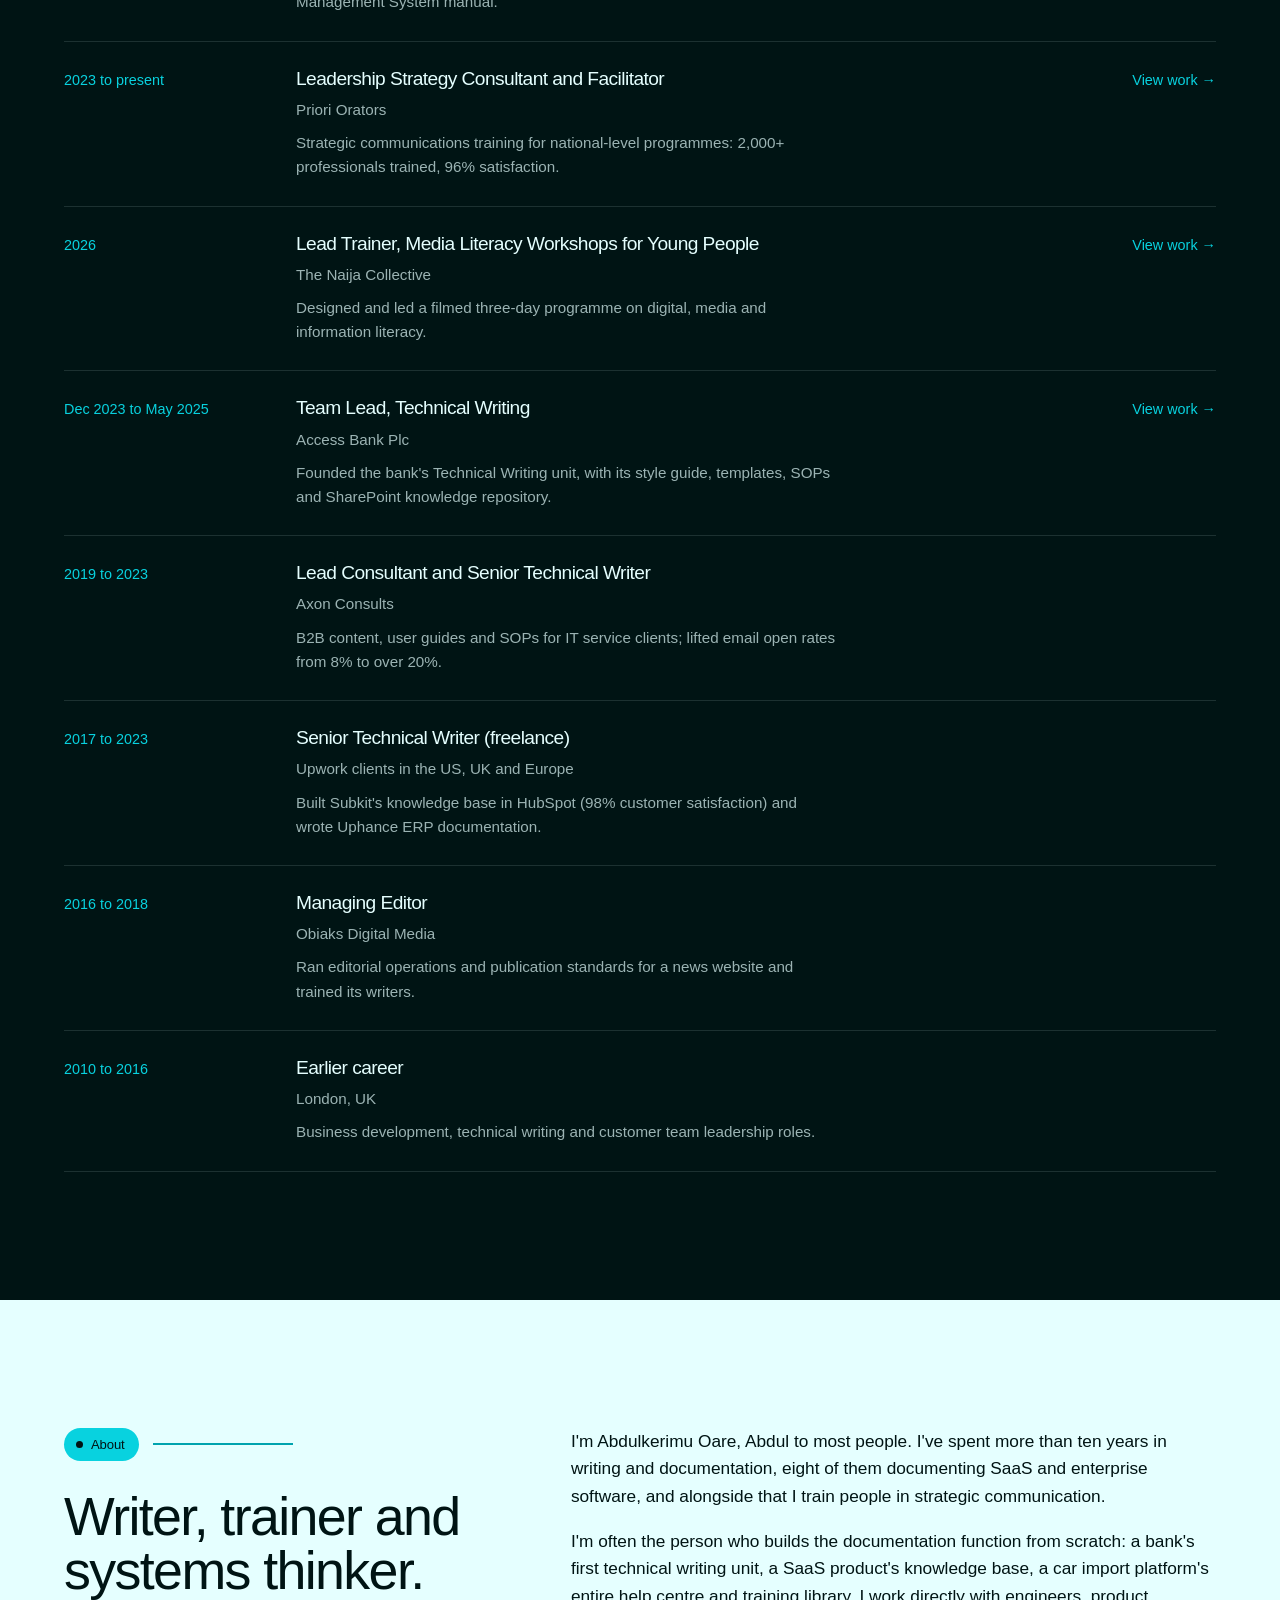
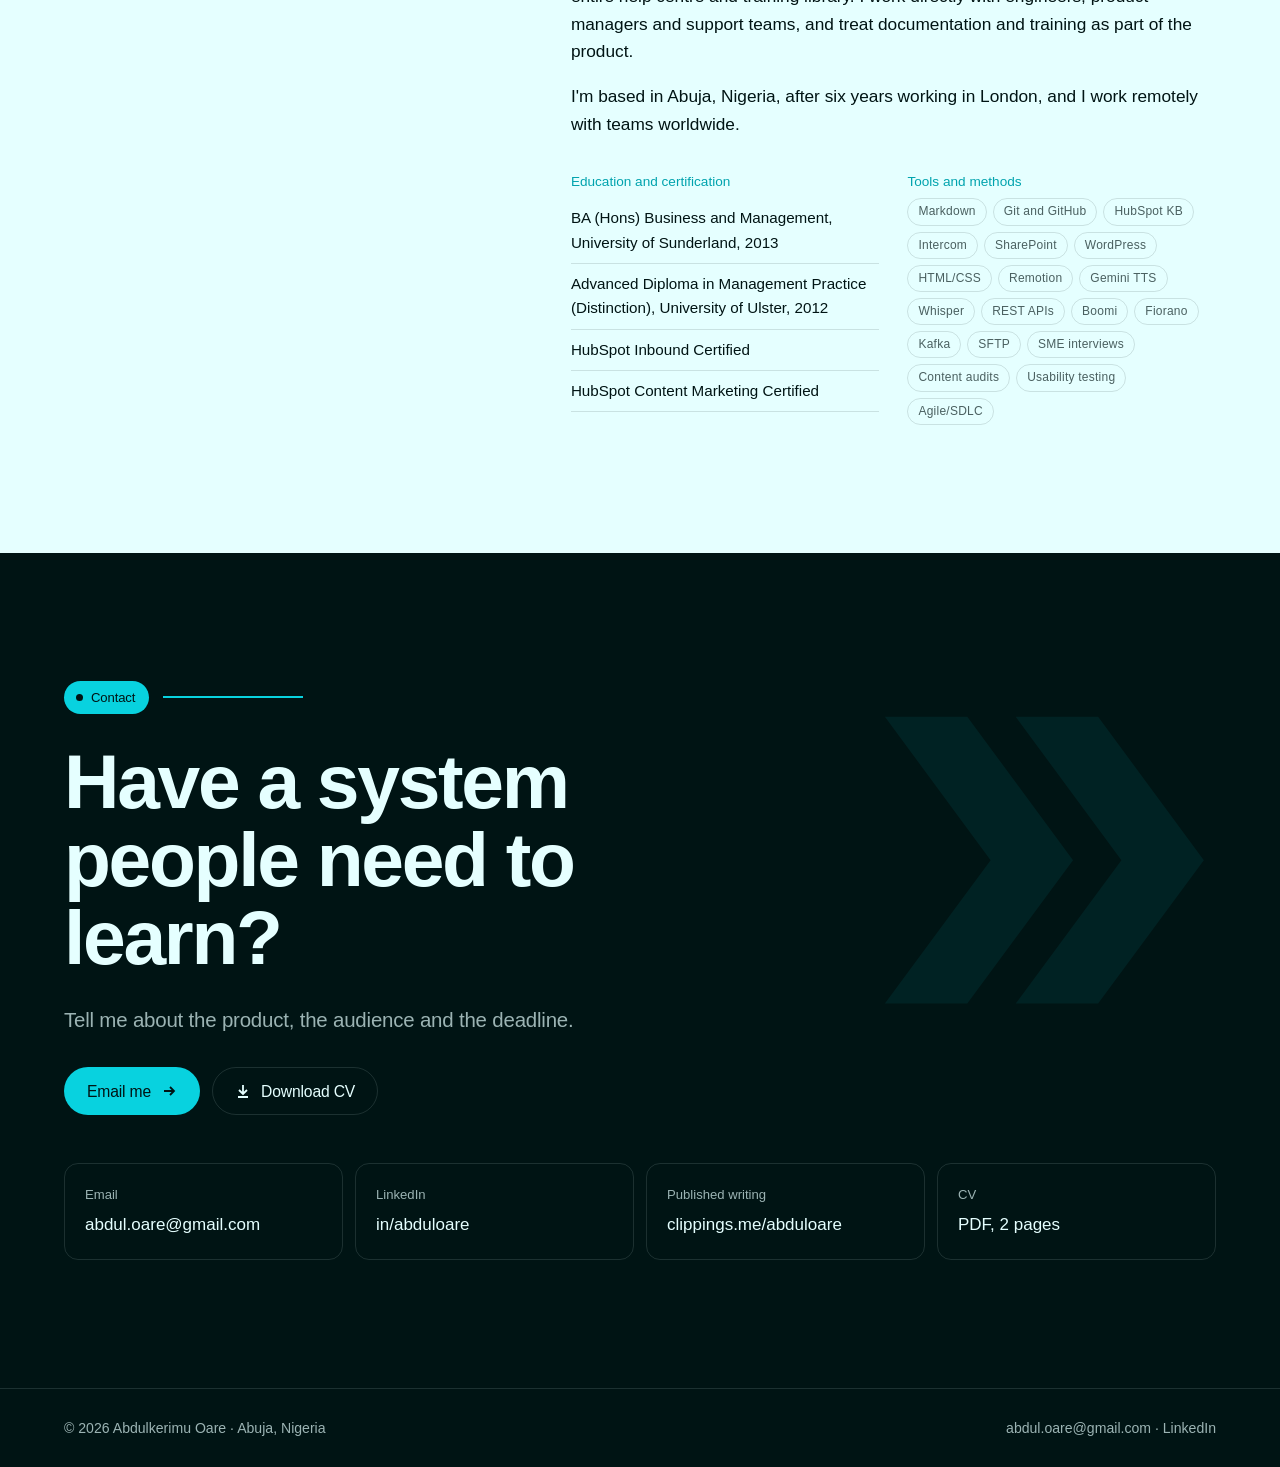
==== commit f2ef1bf2: "Full-width hero, wider layout, chevrons anchored to content column Co-Authored-By: Claude Opus 5.5 <" ====
--- a/index.html
+++ b/index.html
@@ -37,20 +37,26 @@
 </header>
 <main id="main">
 <section class="hero">
-  <svg class="chev" viewBox="0 0 400 400" aria-hidden="true"><g fill="currentColor"><path d="M30 40h92l118 160-118 160H30l118-160z"/><path d="M176 40h92l118 160-118 160h-92l118-160z"/></g></svg>
-  <div class="wrap hero-grid">
-    <div>
-      <div class="label-row"><span class="pill">Documentation, Knowledge &amp; Learning Enablement</span></div>
-      <h1>I turn complex systems into <em>knowledge people can use.</em></h1>
-      <p class="lede">When a new system launches, people need more than a login. I write the manuals, build the help centres and design the training that gets them using it, for organisations from Afreximbank and Access Bank to SaaS companies and national training programmes.</p>
-      <div class="btn-row">
-        <a class="btn btn-primary" href="#work">See the work <svg viewBox="0 0 16 16" fill="none" stroke="currentColor" stroke-width="1.8" aria-hidden="true"><path d="M3 8h10M9 4l4 4-4 4"/></svg></a>
-        <a class="btn btn-ghost" href="mailto:abdul.oare@gmail.com">Get in touch</a>
+  <div class="wrap">
+    <svg class="chev" viewBox="0 0 400 400" aria-hidden="true"><g fill="currentColor"><path d="M30 40h92l118 160-118 160H30l118-160z"/><path d="M176 40h92l118 160-118 160h-92l118-160z"/></g></svg>
+    <div class="label-row"><span class="pill">Documentation, Knowledge &amp; Learning Enablement</span></div>
+    <h1>I turn complex systems into <em>knowledge people can use.</em></h1>
+    <div class="hero-row">
+      <div>
+        <p class="lede">When a new system launches, people need more than a login. I write the manuals, build the help centres and design the training that gets them using it, for organisations from Afreximbank and Access Bank to SaaS companies and national training programmes.</p>
+        <div class="btn-row">
+          <a class="btn btn-primary" href="#work">See the work <svg viewBox="0 0 16 16" fill="none" stroke="currentColor" stroke-width="1.8" aria-hidden="true"><path d="M3 8h10M9 4l4 4-4 4"/></svg></a>
+          <a class="btn btn-ghost" href="mailto:abdul.oare@gmail.com">Get in touch</a>
+        </div>
       </div>
-      <div class="hero-meta">
-        <span><i class="dot-live"></i>Available for remote contracts and consultancies</span>
-        <span>Abuja, Nigeria (GMT+1)</span>
-      </div>
+      <aside class="hero-clients" aria-label="Recent work with">
+        <span class="k">Recent work with</span>
+        <ul><li>Afreximbank</li><li>Access Bank</li><li>My Car Importer</li><li>Priori Orators</li><li>The Naija Collective</li><li>Subkit</li></ul>
+      </aside>
+    </div>
+    <div class="hero-meta">
+      <span><i class="dot-live"></i>Available for remote contracts and consultancies</span>
+      <span>Abuja, Nigeria (GMT+1)</span>
     </div>
   </div>
 </section>
@@ -190,8 +196,8 @@
 </section>
 
 <section class="section contact" id="contact" style="overflow:hidden">
-  <svg class="chev" viewBox="0 0 400 400" aria-hidden="true"><g fill="currentColor"><path d="M30 40h92l118 160-118 160H30l118-160z"/><path d="M176 40h92l118 160-118 160h-92l118-160z"/></g></svg>
-  <div class="wrap">
+  <div class="wrap">
+    <svg class="chev" viewBox="0 0 400 400" aria-hidden="true"><g fill="currentColor"><path d="M30 40h92l118 160-118 160H30l118-160z"/><path d="M176 40h92l118 160-118 160h-92l118-160z"/></g></svg>
     <div class="label-row"><span class="pill">Contact</span></div>
     <h2>Have a system people need to learn?</h2>
     <p class="lede">Tell me about the product, the audience and the deadline.</p>
--- a/assets/css/site.css
+++ b/assets/css/site.css
@@ -16,8 +16,8 @@
   --font: "Helvetica Neue", Helvetica, Inter, Arial, sans-serif;
   --track: -0.03em;
   --radius: 14px;
-  --wrap: 1200px;
-  --gutter: clamp(16px, 4vw, 40px);
+  --wrap: 1440px;
+  --gutter: clamp(16px, 5vw, 72px);
 }
 
 *, *::before, *::after { box-sizing: border-box; }
@@ -44,7 +44,7 @@
 h3 { font-size: clamp(1.25rem, 2vw, 1.5rem); font-weight: 500; line-height: 1.15; }
 p { margin: 0 0 1em; }
 
-.wrap { width: 100%; max-width: var(--wrap); margin: 0 auto; padding: 0 var(--gutter); }
+.wrap { width: 100%; max-width: var(--wrap); margin: 0 auto; padding: 0 var(--gutter); position: relative; }
 .section { padding: clamp(72px, 10vw, 128px) 0; position: relative; }
 .light { background: var(--lcyan); color: var(--on-light); }
 .light .muted, .light .lede { color: var(--on-light-muted); }
@@ -124,18 +124,25 @@
 }
 
 /* Hero */
-.hero { padding: clamp(56px, 8vw, 104px) 0 clamp(64px, 8vw, 112px); position: relative; overflow: hidden; }
-.hero-grid > div { max-width: 980px; }
-.hero h1 { max-width: 16ch; }
-.hero .lede { max-width: 56ch; }
-.hero h1 { margin-bottom: 28px; }
+.hero { padding: clamp(48px, 6vw, 88px) 0 clamp(48px, 5vw, 72px); position: relative; overflow: hidden; }
+.hero h1 { font-size: clamp(2.6rem, 5.9vw, 5.6rem); max-width: 15ch; margin-bottom: clamp(28px, 3vw, 44px); position: relative; }
+@media (min-width: 1100px) { .hero h1 { max-width: none; } .hero h1 em { display: block; } }
+.hero .lede { max-width: 54ch; }
+.hero-row { display: grid; grid-template-columns: minmax(0, 1.35fr) minmax(0, 0.65fr); gap: 40px clamp(40px, 6vw, 96px); align-items: end; position: relative; }
+.hero-clients { border-left: 1px solid var(--line-dark); padding-left: clamp(24px, 3vw, 40px); }
+.hero-clients .k { display: block; font-size: 0.82rem; color: var(--cyan); margin-bottom: 14px; }
+.hero-clients ul { list-style: none; margin: 0; padding: 0; display: grid; grid-template-columns: 1fr 1fr; gap: 12px 24px; font-weight: 500; letter-spacing: -0.01em; }
+@media (max-width: 860px) {
+  .hero-row { grid-template-columns: 1fr; }
+  .hero-clients { border-left: 0; padding-left: 0; border-top: 1px solid var(--line-dark); padding-top: 24px; }
+}
 .hero h1 em { font-style: normal; color: var(--cyan); }
-.hero .lede { margin-bottom: 36px; }
-.hero-meta { display: flex; flex-wrap: wrap; gap: 10px 24px; margin-top: 40px; font-size: 0.9rem; color: var(--on-dark-muted); }
+.hero .lede { margin-bottom: 32px; }
+.hero-meta { display: flex; flex-wrap: wrap; gap: 10px 24px; margin-top: clamp(32px, 4vw, 48px); padding-left: 4px; font-size: 0.9rem; color: var(--on-dark-muted); }
 .hero-meta span { display: inline-flex; align-items: center; gap: 8px; }
 .dot-live { width: 8px; height: 8px; border-radius: 50%; background: var(--cyan); box-shadow: 0 0 0 4px rgba(8, 210, 223, 0.18); }
 .chev { position: absolute; pointer-events: none; color: var(--cyan); }
-.hero .chev { right: -60px; top: -40px; width: 420px; opacity: 0.08; }
+.hero .chev { right: var(--gutter); top: -24px; width: clamp(220px, 26vw, 400px); opacity: 0.07; }
 
 /* Stats */
 .stats { display: grid; grid-template-columns: repeat(3, 1fr); gap: 0; border-top: 1px solid var(--line-light); }
@@ -245,7 +252,7 @@
 /* Contact */
 .contact { text-align: left; }
 .contact h2 { font-size: clamp(2.4rem, 6vw, 5rem); font-weight: 700; max-width: 14ch; margin-bottom: 28px; }
-.contact .chev { right: -40px; bottom: -60px; width: 480px; opacity: 0.07; }
+.contact .chev { right: var(--gutter); top: 0; width: clamp(220px, 28vw, 420px); opacity: 0.07; }
 .contact-links { display: grid; grid-template-columns: repeat(4, 1fr); gap: 12px; margin-top: 48px; }
 .contact-links a {
   display: block; padding: 20px; border: 1px solid var(--line-dark); border-radius: var(--radius); text-decoration: none; transition: border-color .15s;
@@ -266,7 +273,7 @@
 .crumb:hover { color: var(--cyan); }
 .p-hero { padding: clamp(48px, 7vw, 88px) 0 clamp(48px, 6vw, 72px); position: relative; overflow: hidden; }
 .p-hero h1 { font-size: clamp(2.3rem, 5.4vw, 4.4rem); max-width: 18ch; margin-bottom: 24px; }
-.p-hero .chev { right: -80px; top: -40px; width: 420px; opacity: 0.07; }
+.p-hero .chev { right: var(--gutter); top: 0; width: clamp(200px, 24vw, 380px); opacity: 0.07; }
 .facts { display: grid; grid-template-columns: repeat(4, 1fr); gap: 0; margin-top: 48px; border-top: 1px solid var(--line-dark); }
 .facts div { padding: 18px 20px 0 0; }
 .facts small { display: block; font-size: 0.8rem; color: var(--cyan); margin-bottom: 4px; }
@@ -318,3 +325,7 @@
   .reveal { opacity: 1; transform: none; transition: none; }
   * { transition: none !important; }
 }
+
+/* Keep text above the chevron motif */
+.hero .wrap > :not(.chev), .p-hero .wrap > :not(.chev), .contact .wrap > :not(.chev) { position: relative; z-index: 1; }
+@media (max-width: 520px) { .label-row::after { display: none; } }
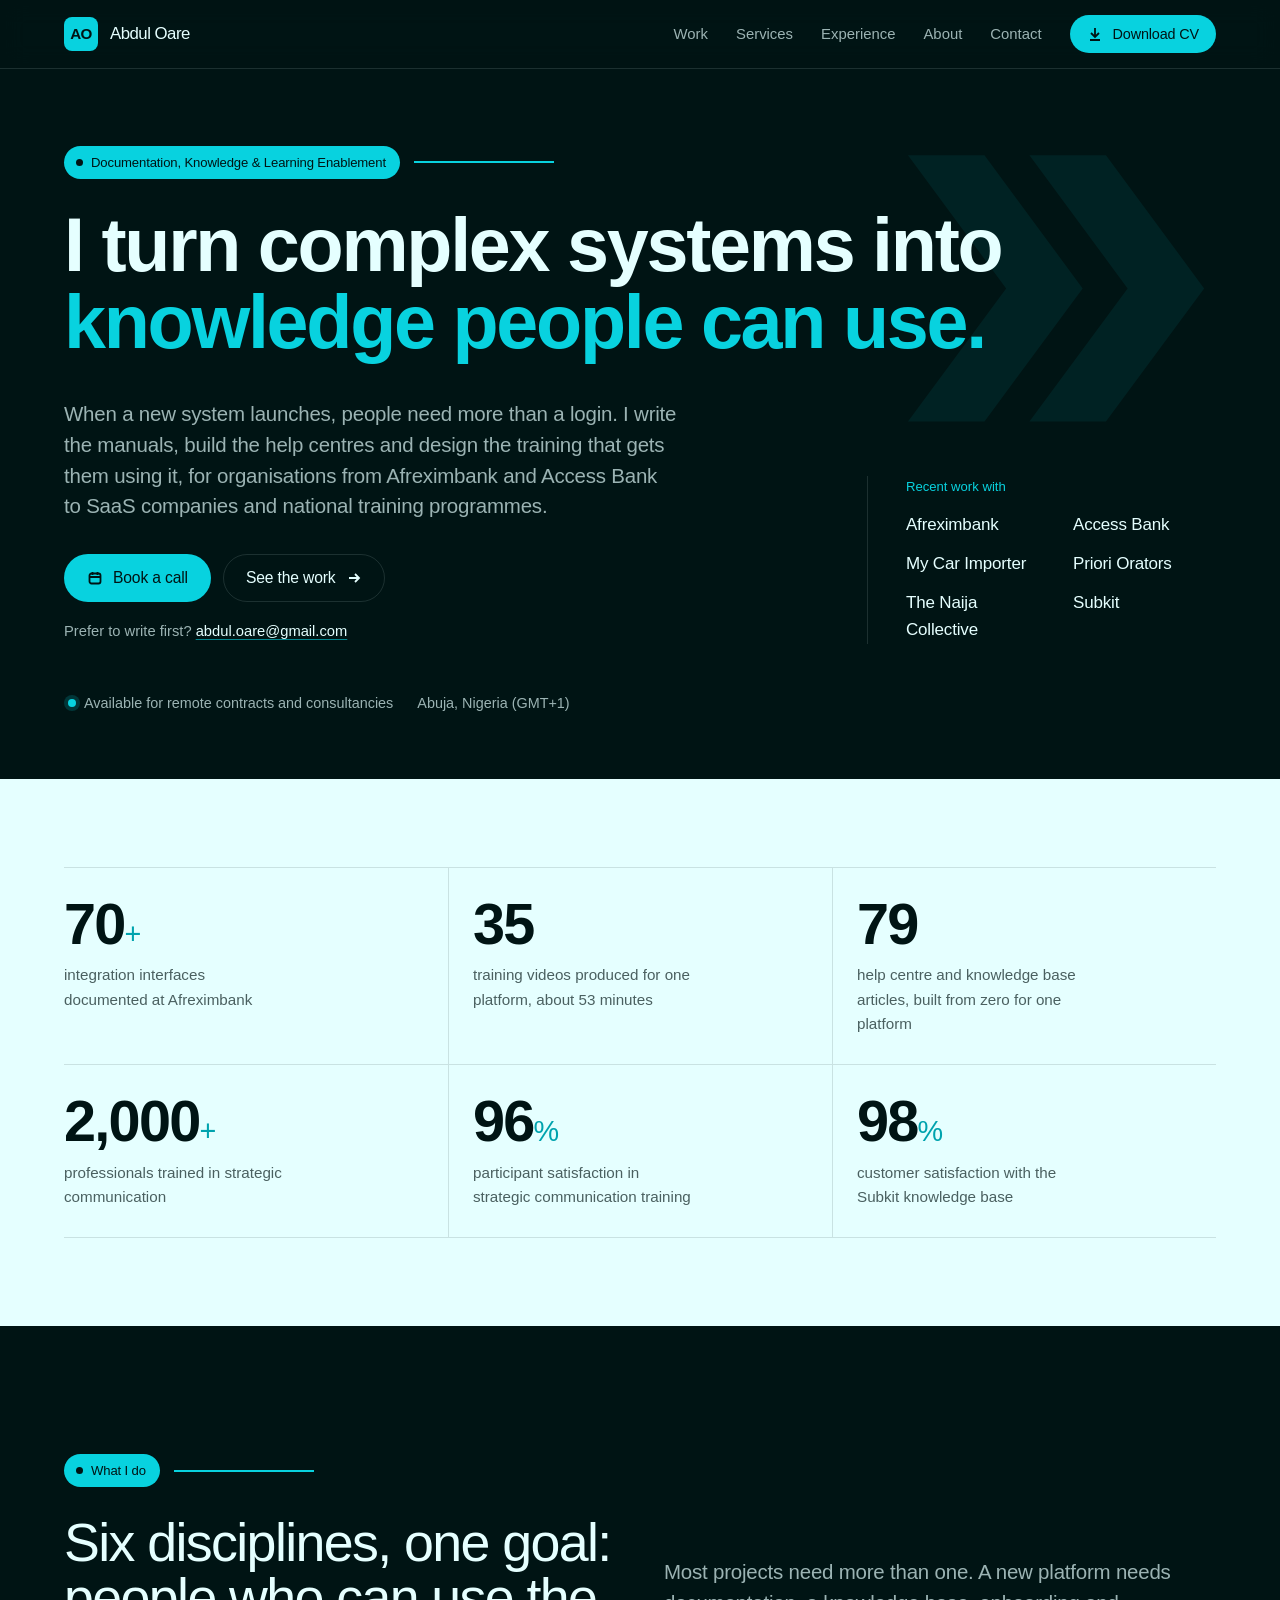
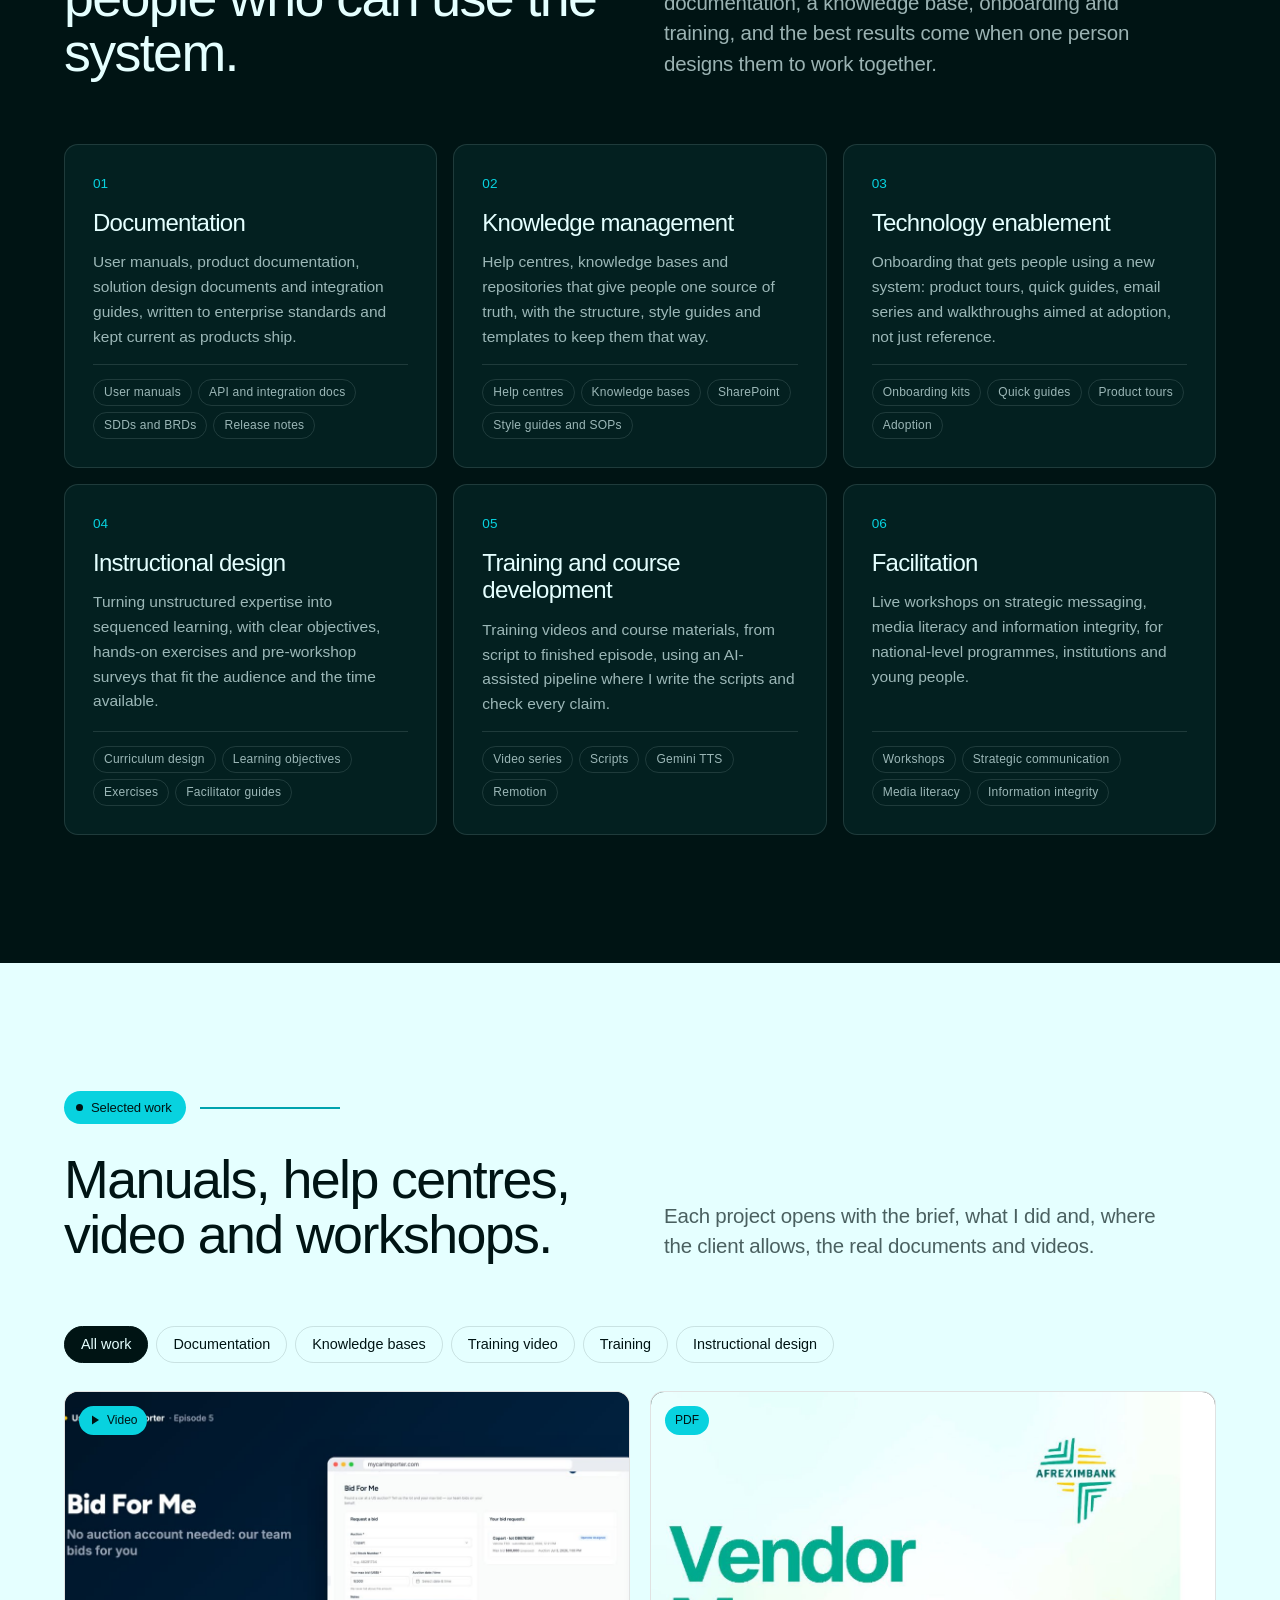
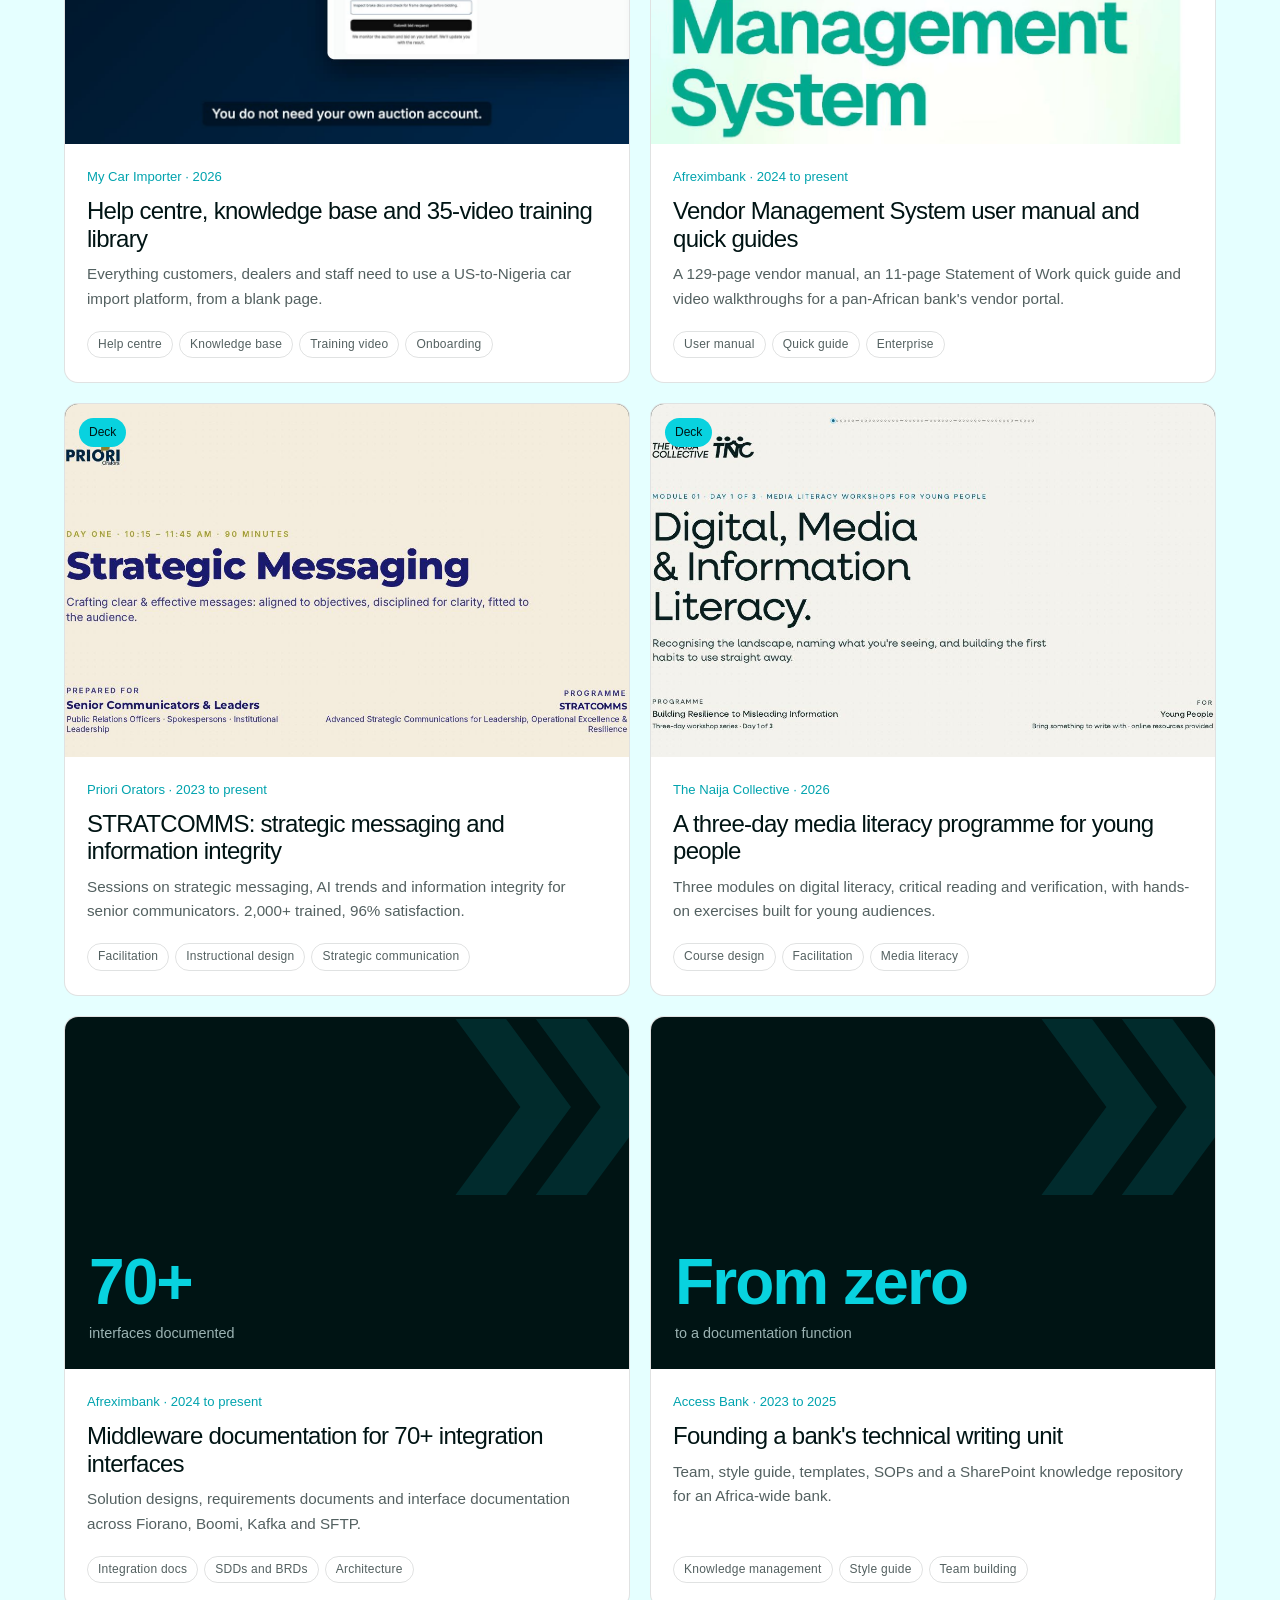
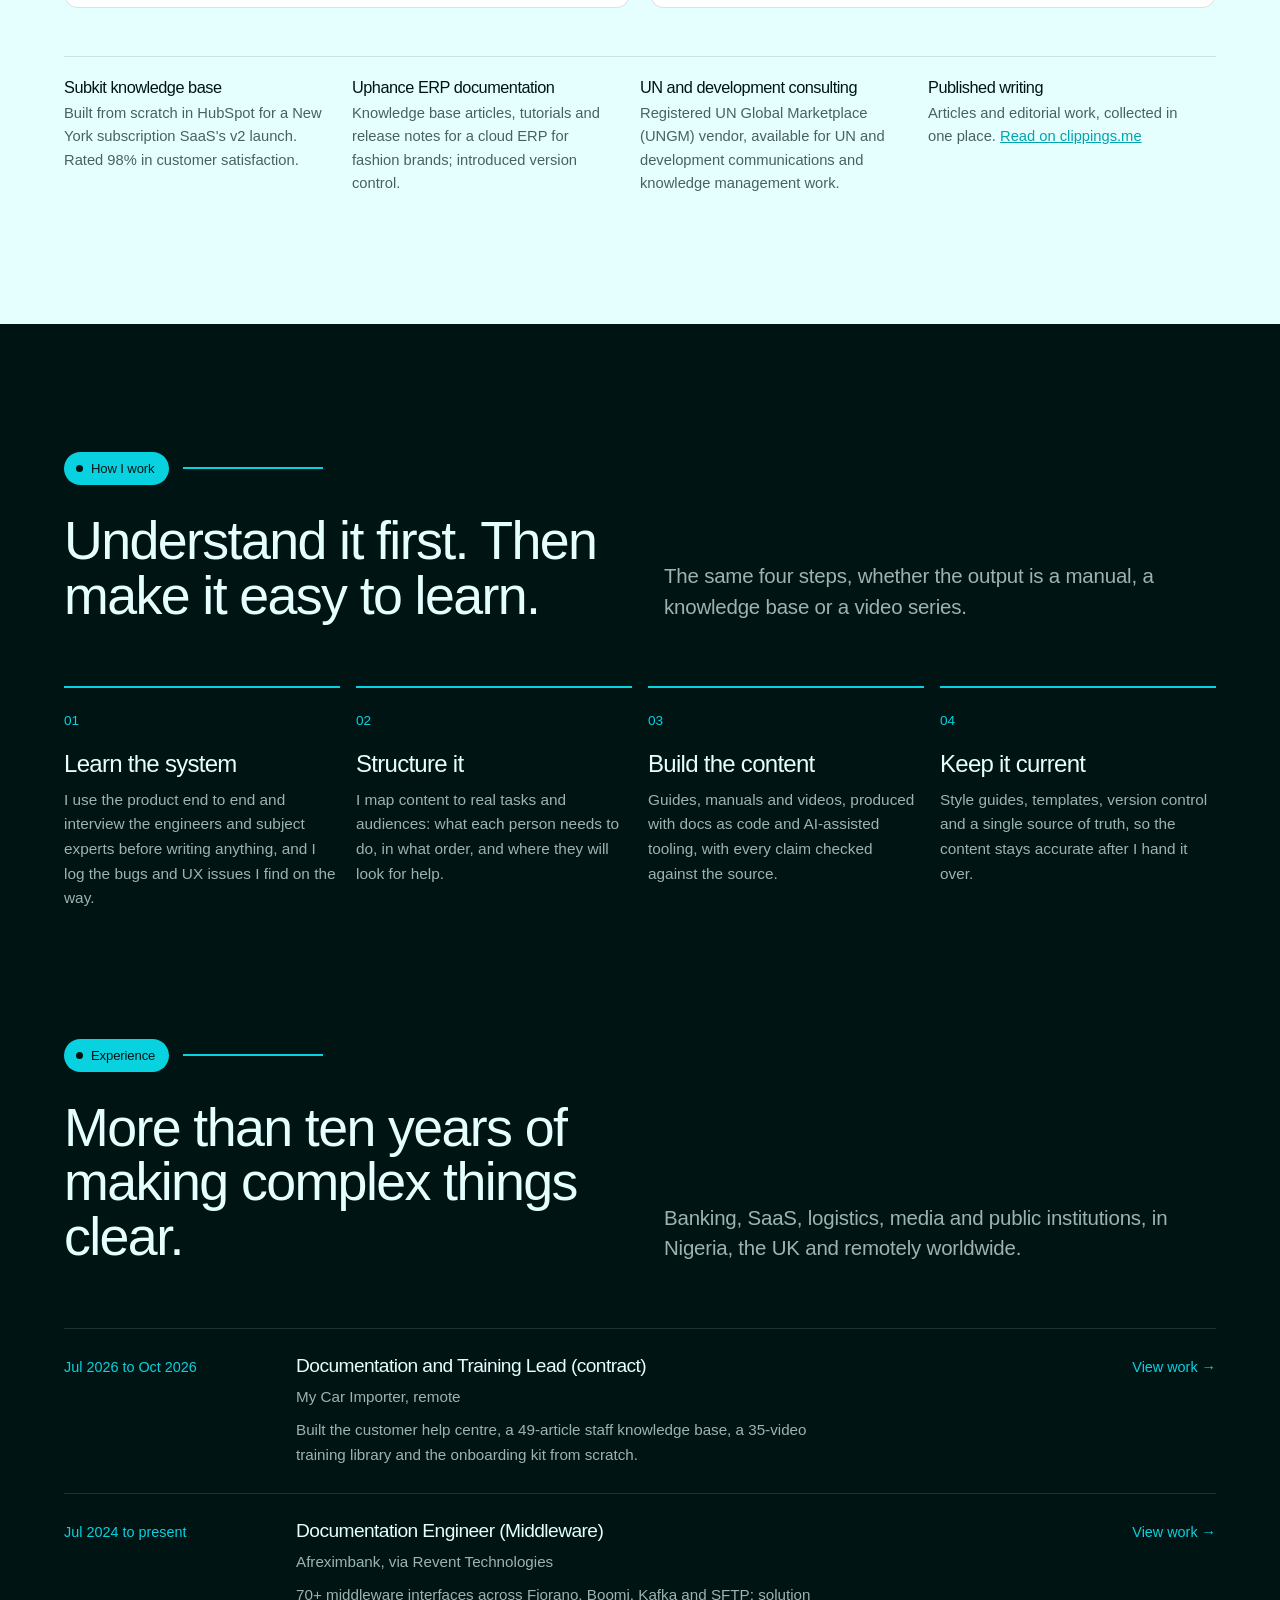
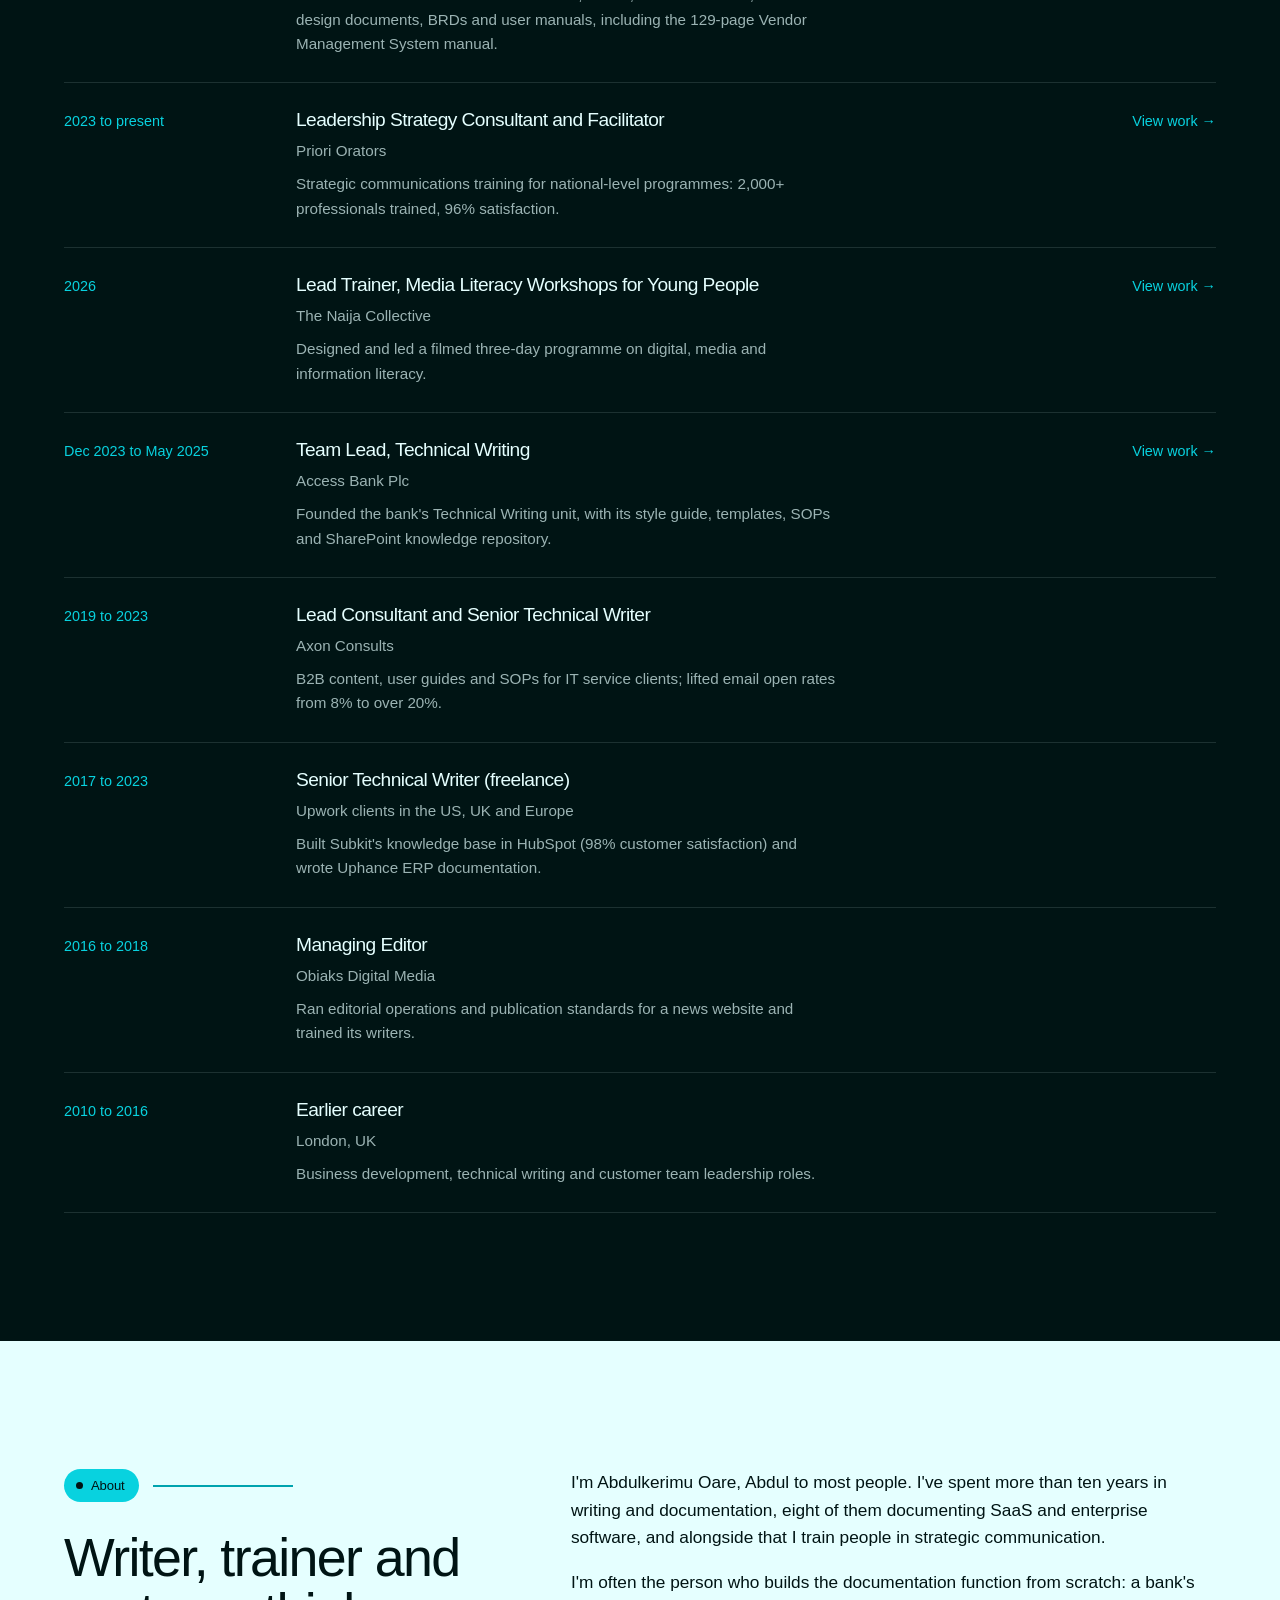
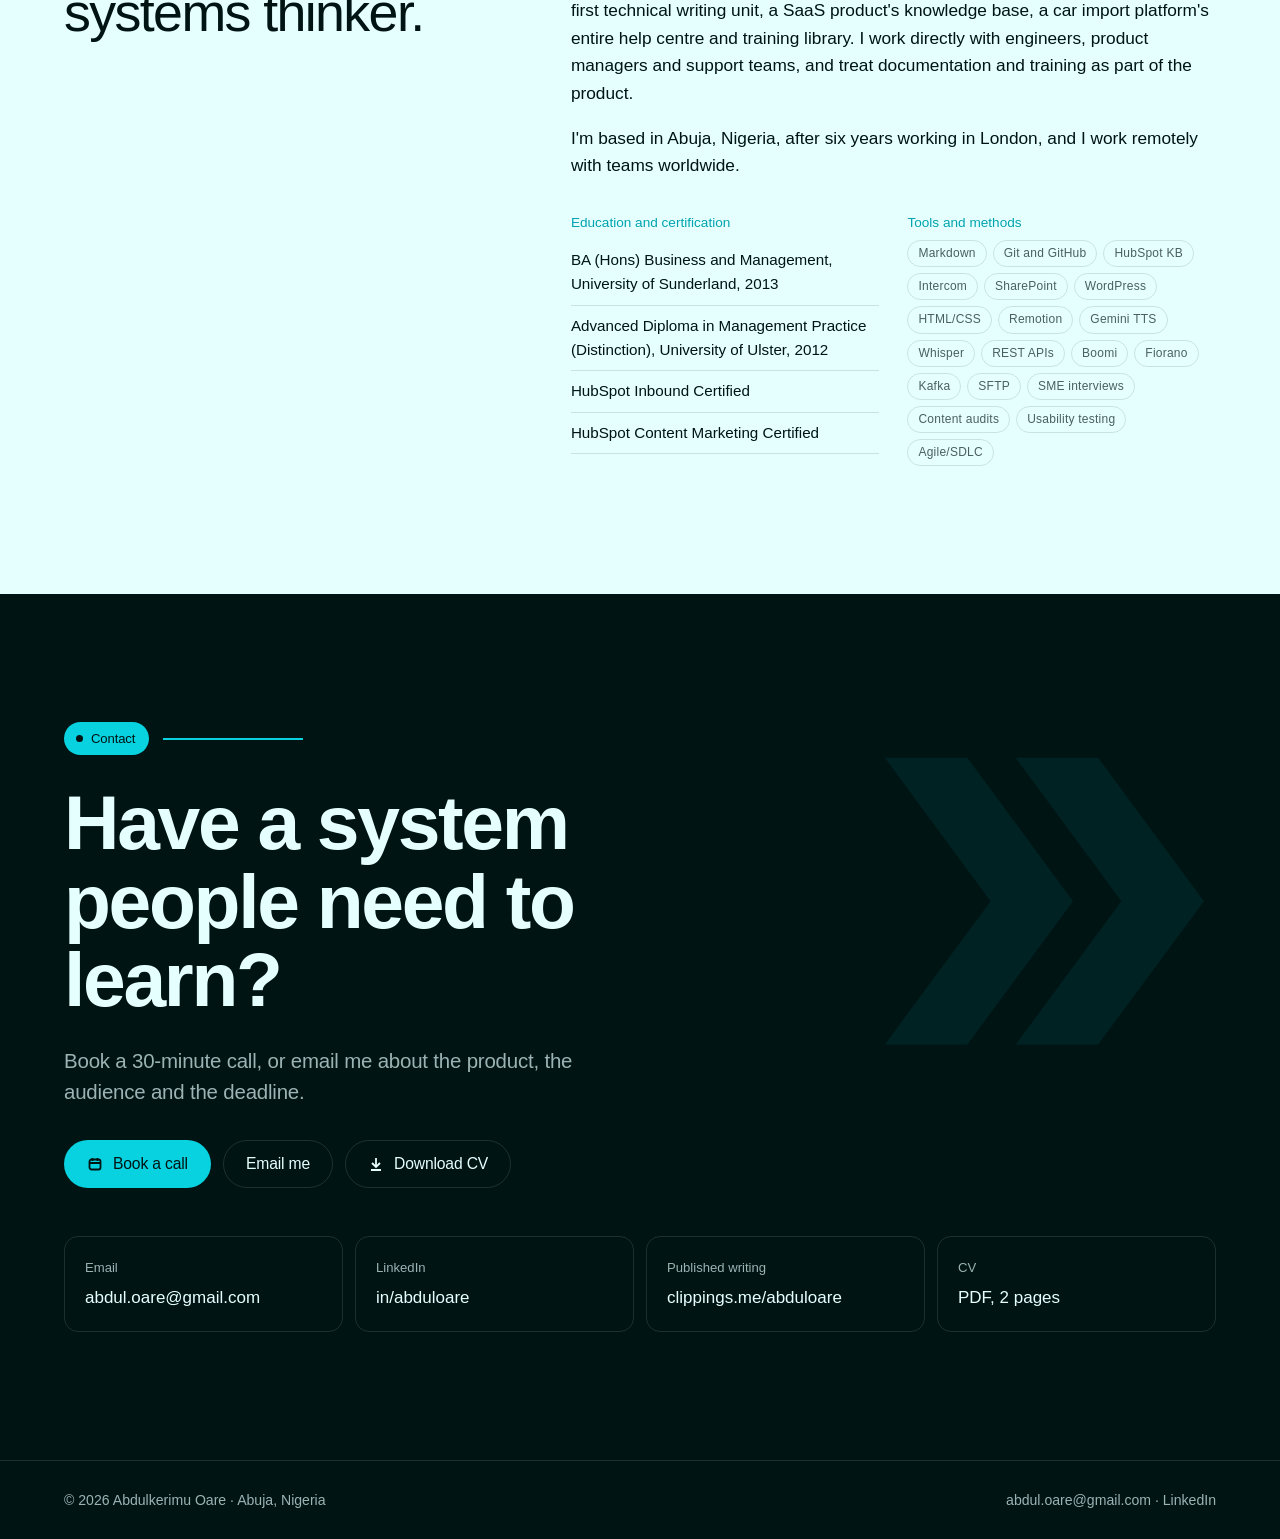
==== commit d0323e17: "Add Cal.com booking pop-up for intro calls Co-Authored-By: Claude Opus 5.5 <noreply@anthropic.com>" ====
--- a/index.html
+++ b/index.html
@@ -45,9 +45,10 @@
       <div>
         <p class="lede">When a new system launches, people need more than a login. I write the manuals, build the help centres and design the training that gets them using it, for organisations from Afreximbank and Access Bank to SaaS companies and national training programmes.</p>
         <div class="btn-row">
-          <a class="btn btn-primary" href="#work">See the work <svg viewBox="0 0 16 16" fill="none" stroke="currentColor" stroke-width="1.8" aria-hidden="true"><path d="M3 8h10M9 4l4 4-4 4"/></svg></a>
-          <a class="btn btn-ghost" href="mailto:abdul.oare@gmail.com">Get in touch</a>
+          <a class="btn btn-primary" href="https://cal.com/abduloare/intro" target="_blank" rel="noopener" data-book><svg viewBox="0 0 16 16" fill="none" stroke="currentColor" stroke-width="1.8" aria-hidden="true"><rect x="2.5" y="3.5" width="11" height="10" rx="2"/><path d="M2.5 7h11M5.5 2v3M10.5 2v3"/></svg> Book a call</a>
+          <a class="btn btn-ghost" href="#work">See the work <svg viewBox="0 0 16 16" fill="none" stroke="currentColor" stroke-width="1.8" aria-hidden="true"><path d="M3 8h10M9 4l4 4-4 4"/></svg></a>
         </div>
+        <p class="alt-contact">Prefer to write first? <a href="mailto:abdul.oare@gmail.com">abdul.oare@gmail.com</a></p>
       </div>
       <aside class="hero-clients" aria-label="Recent work with">
         <span class="k">Recent work with</span>
@@ -200,9 +201,10 @@
     <svg class="chev" viewBox="0 0 400 400" aria-hidden="true"><g fill="currentColor"><path d="M30 40h92l118 160-118 160H30l118-160z"/><path d="M176 40h92l118 160-118 160h-92l118-160z"/></g></svg>
     <div class="label-row"><span class="pill">Contact</span></div>
     <h2>Have a system people need to learn?</h2>
-    <p class="lede">Tell me about the product, the audience and the deadline.</p>
+    <p class="lede">Book a 30-minute call, or email me about the product, the audience and the deadline.</p>
     <div class="btn-row" style="margin-top:32px">
-      <a class="btn btn-primary" href="mailto:abdul.oare@gmail.com">Email me <svg viewBox="0 0 16 16" fill="none" stroke="currentColor" stroke-width="1.8" aria-hidden="true"><path d="M3 8h10M9 4l4 4-4 4"/></svg></a>
+      <a class="btn btn-primary" href="https://cal.com/abduloare/intro" target="_blank" rel="noopener" data-book><svg viewBox="0 0 16 16" fill="none" stroke="currentColor" stroke-width="1.8" aria-hidden="true"><rect x="2.5" y="3.5" width="11" height="10" rx="2"/><path d="M2.5 7h11M5.5 2v3M10.5 2v3"/></svg> Book a call</a>
+      <a class="btn btn-ghost" href="mailto:abdul.oare@gmail.com">Email me</a>
       <a class="btn btn-ghost" href="assets/docs/Abdulkerimu-Oare-CV.pdf" download><svg viewBox="0 0 16 16" fill="none" stroke="currentColor" stroke-width="1.8" aria-hidden="true"><path d="M8 2v9M4 7l4 4 4-4M3 14h10"/></svg> Download CV</a>
     </div>
     <div class="contact-links">
--- a/assets/css/site.css
+++ b/assets/css/site.css
@@ -329,3 +329,8 @@
 /* Keep text above the chevron motif */
 .hero .wrap > :not(.chev), .p-hero .wrap > :not(.chev), .contact .wrap > :not(.chev) { position: relative; z-index: 1; }
 @media (max-width: 520px) { .label-row::after { display: none; } }
+
+/* Booking */
+.alt-contact { margin: 18px 0 0; font-size: 0.92rem; color: var(--on-dark-muted); }
+.alt-contact a { color: var(--on-dark); text-decoration-color: rgba(8, 210, 223, 0.6); text-underline-offset: 3px; }
+.alt-contact a:hover { color: var(--cyan); }
